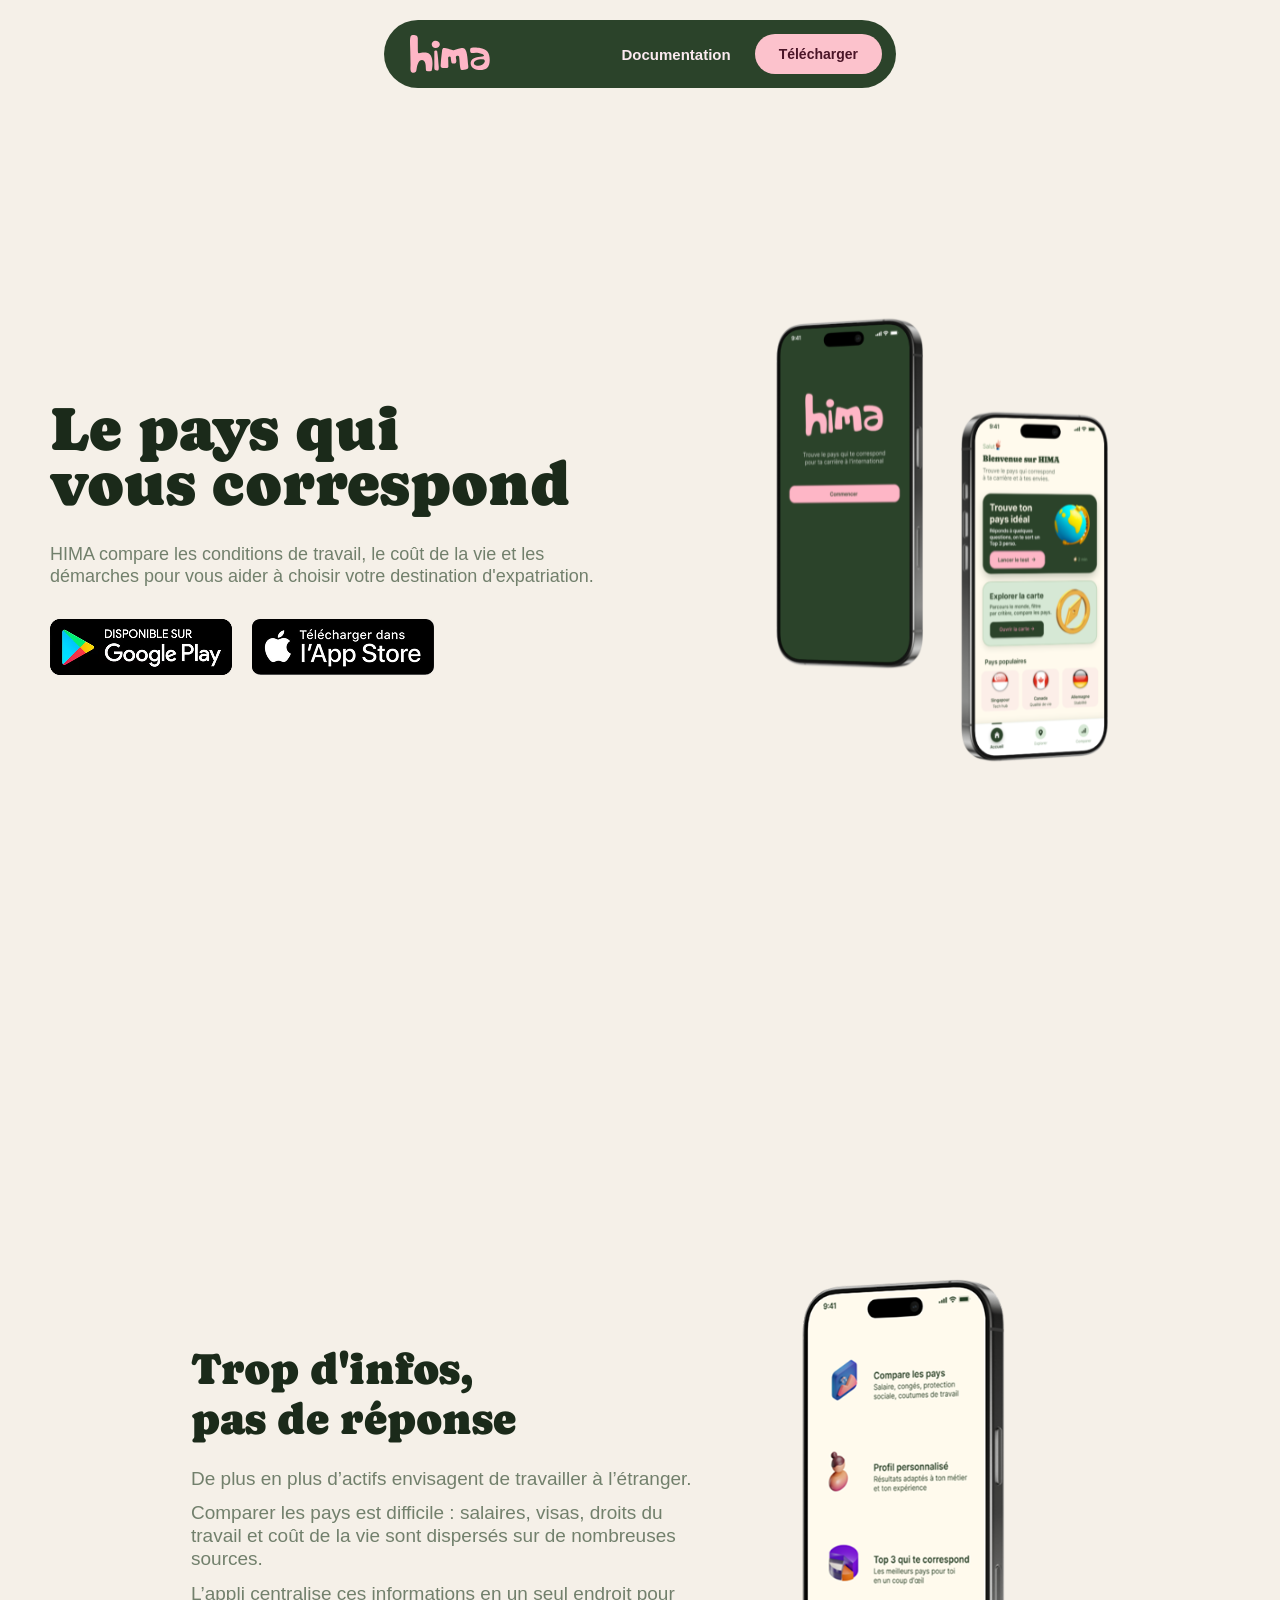
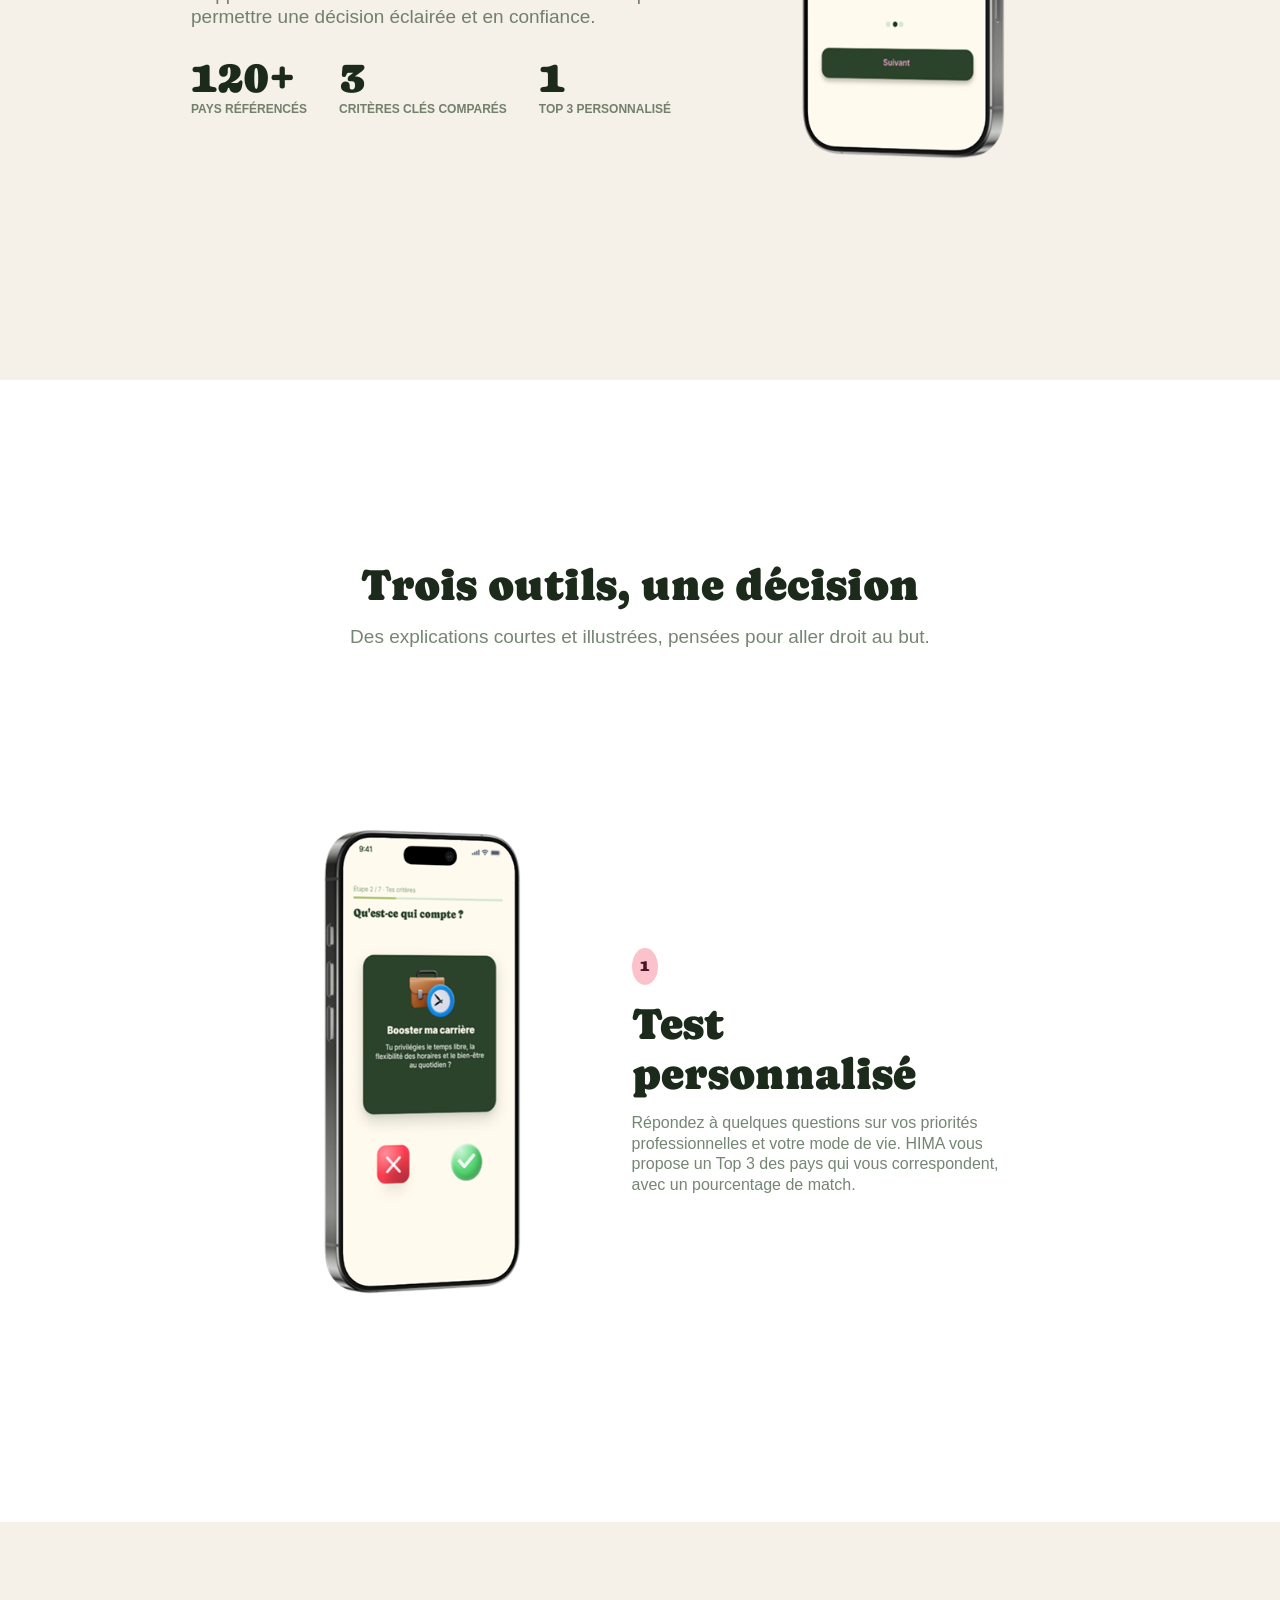
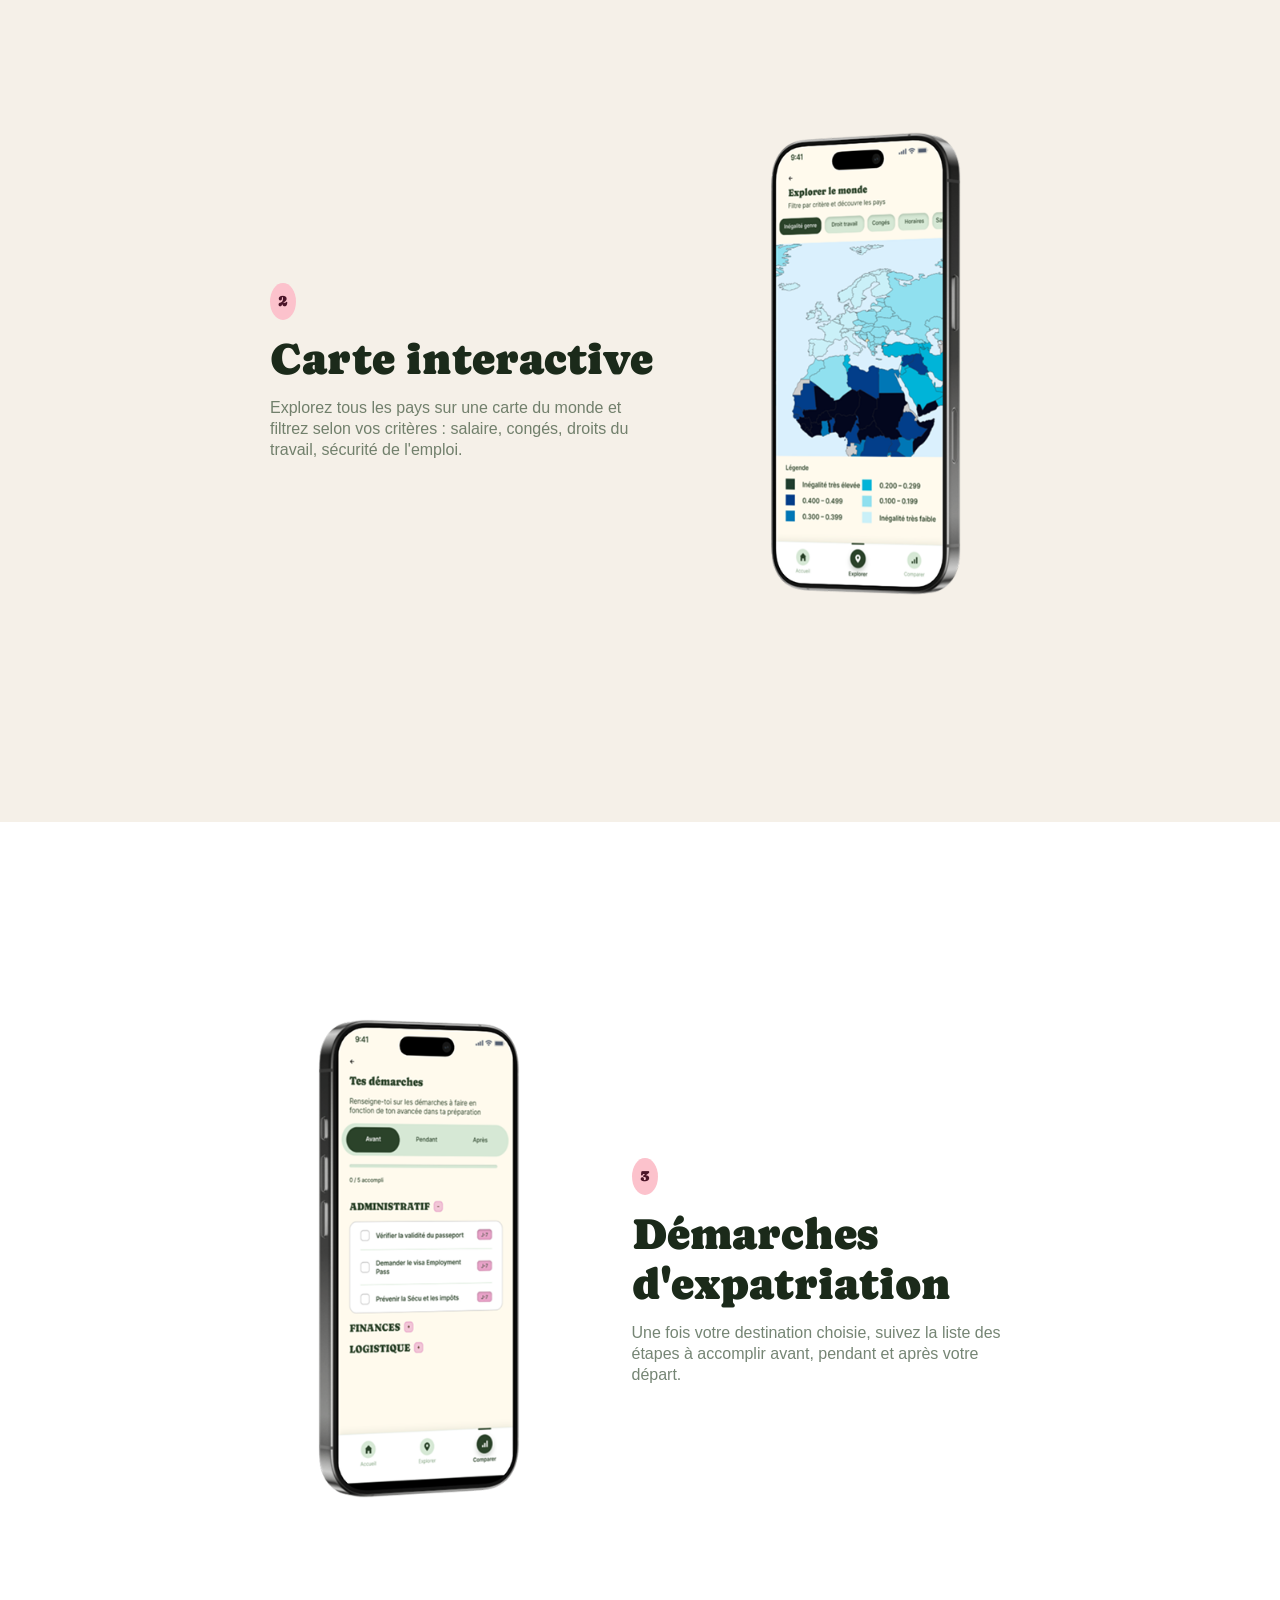
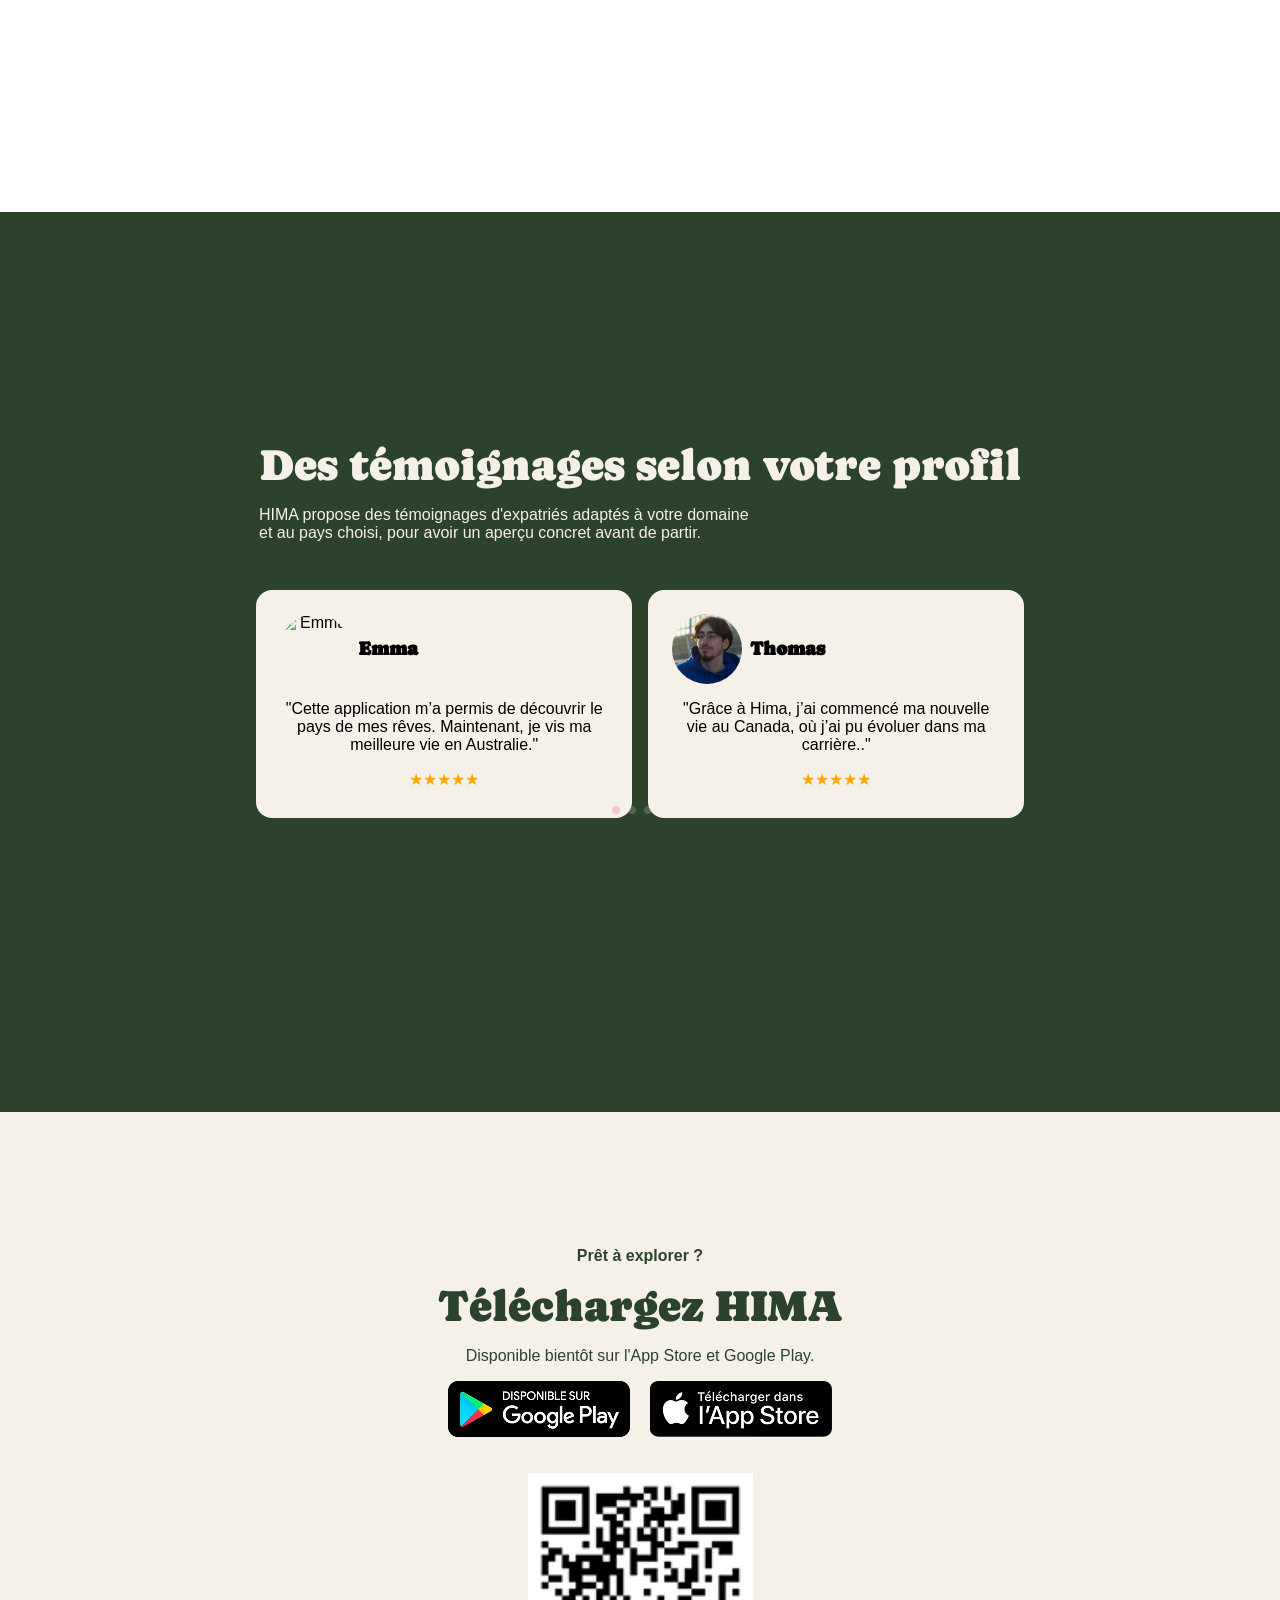
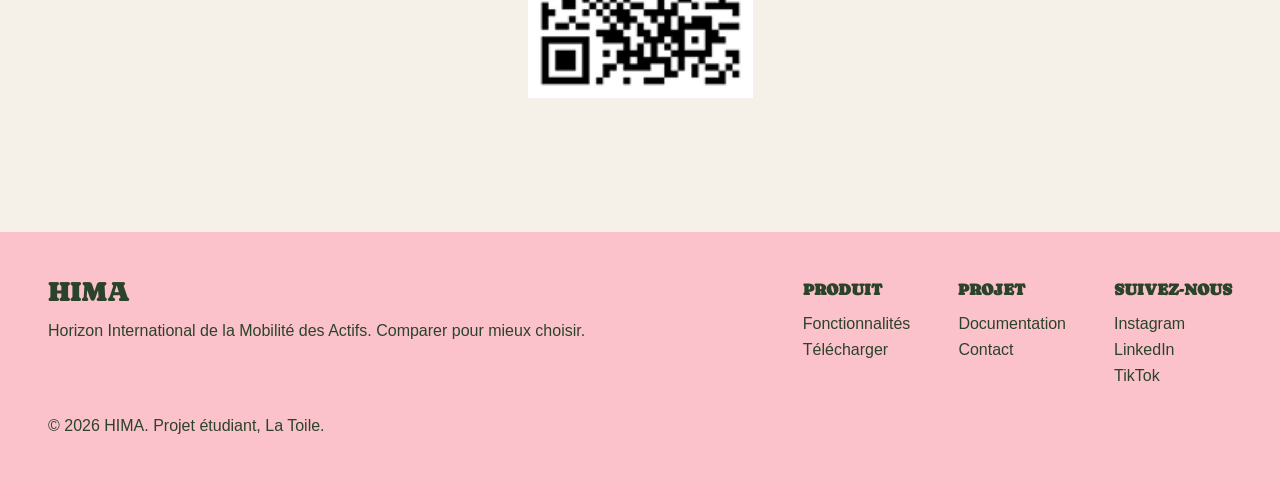
==== index.html @ c268b237 "update" ====
<!DOCTYPE html>
<html>

<head>
  <meta charset="utf-8" />
  <meta name="viewport" content="width=device-width" />
  <title>Projet - Page d'accueil</title>
  <link href="index.css" rel="stylesheet" type="text/css" />
  <link href="style.css" rel="stylesheet" type="text/css" />
  <link rel="stylesheet" href="https://cdn.jsdelivr.net/npm/swiper@11/swiper-bundle.min.css"/>


</head>

<body>
  <nav class="nav">

    <a href="index.html"><img class="nav-logo" src="img/logo.svg" alt=""></a>
    <div class="nav-links">
      <a class="nav-link" href="doc.html">Documentation</a>
      <a class="nav-btn" href="https://www.figma.com/proto/ZftiyeqBcfB2EOK8GcOpgA/HIMA-PROJECT?node-id=8376-4930&t=ebqATiZoFLl4vEEN-1" target="_blank">Télécharger</a>
    </div>
  </nav>

  <header>
    <div class="header-content">
      <div class="header-texte">
        <h1 class="green">Le pays qui <br> vous correspond</h1>
        <p>HIMA compare les conditions de travail, le coût de la vie et les démarches pour vous aider à choisir votre destination d'expatriation.</p>
        <div class="store-buttons">
        <a href="#" class="store-btn">
          <img src="img\icon-google-play 1.png" alt="Google Play">
        </a>
        <a href="#" class="store-btn">
          <img src="img\icon-app 1.png" alt="App Store">
        </a>
      </div>
        
      </div>
      <div class="header-img">
        <img src="img/iPhone 16 Pro.svg" alt="Image Iphone PRO">
      </div>
    </div>
  </header>
  <section class="contexte">
    <div class="contexte-texte">
      <h2 class="green">Trop d'infos, <br/> pas de réponse</h2>
      <div class="description">
        <ul class="liste-difficultes">
          <li>
            <div class="difficulte-image">
            </div>
            <div class="difficulte-texte">
              <p class="green-opacity-reduced ">De plus en plus d’actifs envisagent de travailler à l’étranger.</p>
            </div>
          </li>
          <li>
            <div class="difficulte-image">
            </div>
            <div class="difficulte-texte">
              <p class="green-opacity-reduced ">Comparer les pays est difficile : salaires, visas, droits du travail et coût de la vie sont dispersés sur de nombreuses sources.</p>
            </div>
          </li>
          <li>
            <div class="difficulte-image">
            </div>
            <div class="difficulte-texte">
              <p class="green-opacity-reduced ">L’appli centralise ces informations en un seul endroit pour permettre une décision éclairée et en confiance.</p>
            </div>
          </li>
        </ul>
      </div>
      <ul class="contexte-chiffres">
        <li>
          <h2 class="green">120+</h1>
            <p class="description">Pays référencés</p>
        </li>
        <li>
          <h2 class="green">3</h1>
            <p class="description">Critères clés comparés</p>
        </li>
        <li>
          <h2 class="green">1</h1>
            <p class="description">Top 3 personnalisé</p>
        </li>
      </ul>
    </div>
    <div class="contexte-image">
      <img src="img/iPhone 16 Pro.png" alt="Image d'Iphone 16 Pro">
    </div>
  </section>
  <section class="features">
    <div class="features-accroche">
      <h2 class="green text-align">Trois outils, une décision</h2>
      <p class="description text-align">Des explications courtes et illustrées, pensées pour aller droit au but.</p>
    </div>
    <div class="features-container">
      <div class="feature" id="feature1">
        <div class="feature-img">
          <img src="img/iPhone 16 Pro (1).png" alt="Mockup d'un iPhone 16">
        </div>
        <div class="feature-text">
          <p class="number-feature">1</p>
          <h2 class="green">Test personnalisé</h5>
          <p class="green-opacity-reduced">
            Répondez à quelques questions sur vos priorités professionnelles et votre mode de vie. HIMA vous propose un
            Top 3 des pays qui vous correspondent, avec un pourcentage de match.
          </p>
        </div>
      </div>

      <div class="feature reverse" id="feature2">
        <div class="feature-img">
          <img src="img/iPhone 16 Pro (2).png" alt="Mockup d'un iPhone 16">
        </div>
        <div class="feature-text">
          <p class="number-feature">2</p>
          <h2 class="green">Carte interactive</h5>
          <p class="green-opacity-reduced">
            Explorez tous les pays sur une carte du monde et filtrez selon vos critères : salaire, congés, droits du
            travail, sécurité de l'emploi.
          </p>
        </div>
      </div>

      <div class="feature" id="feature3">
        <div class="feature-img">
          <img src="img/iPhone 16 Pro (3).png" alt="Mockup d'un iPhone 16">
        </div>
        <div class="feature-text">
          <p class="number-feature">3</p>
          <h2 class="green">Démarches d'expatriation</h5>
          <p class="green-opacity-reduced">
            Une fois votre destination choisie, suivez la liste des étapes à accomplir avant, pendant et après votre
            départ.
          </p>
        </div>
      </div>

    </div>
  </section>


<section id="temoignages">
  <div class="containet-section-temoinages">
    <hgroup class="h-temoinages">
      <h2>Des témoignages selon votre profil</h2>
      <p>HIMA propose des témoignages d'expatriés adaptés à votre domaine <br>
        et au pays choisi, pour avoir un aperçu concret avant de partir.</p>
    </hgroup>

    <div class="swiper swiper-temoinages">
      <div class="swiper-wrapper">

        <div class="swiper-slide">          <!-- ← 1 slide -->
          <div class="card-temoinages">
            <div class="name-pic">
            <img src="https://img.freepik.com/photos-gratuite/vue-face-belle-femme-enceinte-maison_23-2148765052.jpg?semt=ais_hybrid&w=740&q=80" alt="Emma">
            <h3>Emma</h3>
            </div>
            <p>"Cette application m’a permis de découvrir le pays de mes rêves. Maintenant, je vis ma meilleure vie en Australie."</p>
            <div class="stars-temoinages">★★★★★</div>
          </div>
        </div>                             <!-- ← fermeture de la slide -->

        <div class="swiper-slide">
          <div class="card-temoinages">
                 <div class="name-pic">
            <img src="img/thomas.png" alt="Thomas">
            <h3>Thomas</h3>
                 </div>
            <p>"Grâce à Hima, j’ai commencé ma nouvelle vie au Canada, où j’ai pu évoluer dans ma carrière.."</p>
            <div class="stars-temoinages">★★★★★</div>
          </div>
        </div>

        <div class="swiper-slide">
          <div class="card-temoinages">
            <img src="https://encrypted-tbn0.gstatic.com/images?q=tbn:ANd9GcQfsR9SSXeI69u-SX86R_dTSHrYbFBQCNCifMVyDBqtQw&s" alt="Lucas">
            <h3>Lucas</h3>
            <p>"J'ai trouvé mon pays idéal rapidement et je vis maintenant aux Pays-Bas depuis 3 ans."</p>
            <div class="stars-temoinages">★★★★☆</div>
          </div>
        </div>

        <div class="swiper-slide">
          <div class="card-temoinages">
            <img src="https://img.magnific.com/photos-gratuite/portrait-belle-femme_23-2148860615.jpg" alt="Sarah">
            <h3>Sarah</h3>
            <p>"Avoir un listing des démarches à effectuer avant mon arrivée en Corée a été essentiel pour moi, merci Hima !"</p>
            <div class="stars-temoinages">★★★★★</div>
          </div>
        </div>

      </div>
              <div class="swiper-pagination"></div>
    </div>

  </div>

</section>

  <section class="install">
    <div class="container-section-install">
      <h4 class="h-install titre-section">Prêt à explorer ?</h4>
      <h2 class="h-install">Téléchargez HIMA</h2>
      <p class="p-install">Disponible bientôt sur l'App Store et Google Play.</p>
      <div class="store-buttons">

        <a href="#" class="store-btn">
          <img src="img\icon-google-play 1.png" alt="Google Play">

        </a>

        <a href="#" class="store-btn">
          <img src="img\icon-app 1.png" alt="App Store">

        </a>

      </div>
      <img src="img\qr-code (1) 1.png" alt="" class="QR-code">
    </div>
  </section>

  <footer>

    <div class="all-content-footer">

      <div class="content-footer">

        <div class="name-footer">
          <h2 class="name-project-footer">HIMA</h2>
          <p class="abrr-name-project-footer">Horizon International de la Mobilité des Actifs. Comparer pour mieux
            choisir.</p>
        </div>

        <div class="contact-footer">
          <ul class="liste-cotact-footer-1">
            <li class="element-horisontal-footer"><h4>PRODUIT</h4> <ul class="liste-contact-footer-2">
                <li class="element-vertical-footer">Fonctionnalités</li>
                <li class="element-vertical-footer">Télécharger</li>
              </ul>
            </li>
            <li class="element-horisontal-footer"><h4>PROJET</h4>
              <ul class="liste-contact-footer-2">
                <li class="element-vertical-footer">Documentation</li>
                <li class="element-vertical-footer">Contact</li>
              </ul>
            </li>
            <li class="element-horisontal-footer"><h4>SUIVEZ-NOUS</h4>
              <ul class="liste-contact-footer-2">
                <li class="element-vertical-footer"><a href="google.fr">Instagram</a></li>
                <li class="element-vertical-footer">LinkedIn</li>
                <li class="element-vertical-footer">TikTok</li>
              </ul>
            </li>
          </ul>
        </div>

      </div>

      <div class="infos-blablabla-footer">
        <p class="infos-blablabla">© 2026 HIMA. Projet étudiant, La Toile.</p>

      </div>
    </div>

  </footer>

</body>
  <script src="https://cdn.jsdelivr.net/npm/swiper@11/swiper-bundle.min.js"></script>
  <script src="index-temoinages.js"></script>

</html>
---- index.css ----
@import url('https://fonts.googleapis.com/css2?family=Caprasimo&display=swap');

/* Le code CSS spécifique à la page d'accueil */
* {
  margin: 0px;
  padding: 0px;
}

.green {
  color: var(--green-secondary);
}
h2{
  font-size:var(--font-size-title-secondary);
  font-weight:lighter;
}
h5{
  font-size:25px;
}
.green-opacity-reduced {
  color: var(--green-opacity-reduced);
}
header{
  background-color: var(--color-beige);
  height:100vh;
  display: flex;
  justify-content: center;
  padding-top: 20vh;
}

.header-content {
  display: flex;
  flex-direction: row;
  align-items: center;
  height: 80vh;
  justify-content: center;
}

header .header-texte {
  display: flex;
  padding: 0px 0px 0px 50px;
  flex-direction: column;
  width:45%;
  gap: 32px;
}
header .header-img{
  width:55%;
  height:100%;
}
header .header-img img{
  width: 100%;
  object-fit: contain;
  height: 100%;

}
header h1 {
  font-size: 62px;
  line-height:0.9;
  font-weight:lighter;
}

.titre-section {
      font-family: "Inter", sans-serif;
  font-weight: bold;
  font-size: 16px;
  letter-spacing: 15%;
  ;
}

header p:nth-of-type(2) {
  max-width: 540px;
}

.description {
  font-size: 19px;
}

header p {
  color: var(--green-opacity-reduced);
  font-size: large;

  line-height: 1.2;
}

header ul {
  display: flex;
  gap: 10px;
}

header ul li {
  list-style-type: none;
  border: solid 1px rgb(43, 67, 42, 0.18);
  padding: 8px 16px;
  background-color: transparent;
  border-radius: 100px;
}

header ul li a {
  color: rgb(27, 42, 26, 0.75);
  text-decoration: none;
}

header ul li:hover {
  transform: scale(1.05);
  transition: ease-in-out 0.4s;
}

header #button-download {
  background-color: var(--green);
  padding: 12px 24px;
  width: fit-content;
  border-radius: 100px;
  text-decoration: none;
  color: var(--color-beige);
}

header #button-download:hover {
  transform: scale(1.05);
  transition: ease-in-out 0.4s;
  background-color: var(--color-secondary);
  color:#4B1528;
}

.contexte {
  display: flex;
  width: 100%;
  height: 100vh;
  align-items: center;
  justify-content: center;
  background-color: var(--color-beige);
  gap: 64px;
}

.contexte-texte {
  display: flex;
  flex-direction: column;
  gap: 24px;
  max-width: 40%;
}

.contexte-texte p:nth-of-type(2) {
  color: rgb(43, 67, 42, 0.85);
}
.contexte-texte .liste-difficultes{
  display:flex;
  flex-direction:column;
  gap:12px;
}
.contexte-texte .liste-difficultes li{

  display:flex;
  list-style-type:none;
  line-height:1.3;
}
.contexte-texte .contexte-chiffres {
  display: flex;
  gap: 32px;
}

.contexte-texte .contexte-chiffres li {
  color: var(--green-opacity-reduced);
  font-weight: 550;
  text-transform: uppercase;
  display: flex;
  flex-direction: column;
  list-style-type: none;

}
.contexte-texte .difficulte-texte p{
  color: var(--green-opacity-reduced);
  font-size:19px;
  line-height: 1.2;
}
.contexte-texte ul li p {
  font-size: 12px;
}

.contexte-image {
  max-width: 50%;
}

.contexte-image img {
  height: 80%;
  width: 80%;
}

.features {
  display: flex;
  flex-direction: column;
  justify-content: center;
  align-items: center;
  height: 100%;
  padding-top: 20vh;
  background-color: white;
}

.features p:not(.number-feature) {
  color: var(--green-opacity-reduced);

}
.number-feature p{
  padding:16px;
  border-radius:100%;
}
.text .number-feature{
  width:10px;
  height:10px;
}
.features-container{
  display: flex;
  flex-direction: column;
  gap: 10vh;
}

.features-accroche{
  display:flex;
  flex-direction:column;
  gap:16px;
  
  width:fit-content;
  width:50%;
}

.feature {
  height: 80vh;
  display: flex;
  gap: 64px;
  text-align: center;
  justify-content: center;
  align-items: center;
}

.feature:first-child{
    padding-top: 64px;
}
.text-align{
  text-align: center;
}


.reverse {
  display: flex;
  height:100vh;
  flex-direction: row-reverse;
  background-color:var(--color-beige);
}

.feature img {
  height: 80%;
  width: 80%;
  object-fit: contain;
  border-radius: 15px;
  margin-bottom: 15px;
}

.feature-text {
  display: flex;
  gap:14px;
  text-align: left;
  flex-direction:column;
  max-width:30%;
}
.feature-text p{
  line-height:1.3;
}
.containet-section-temoinages {
  background-color: var(--color-primary);
  height: 100vh;
  align-items:center;
  display: flex;
  flex-direction: column;
}

.h-temoinages {
  display: flex;
  flex-direction: column;
  color: var(--color-beige);
  padding: 48px;
  gap: 16px;
}


#feature3{
    margin-bottom: 20vh;

}

#temoignages {
  height: 100vh;
}

.containet-section-temoinages {
  padding-top: 20vh;
  background-color: var(--color-primary);
  height: 100vh;
  display: flex;
  flex-direction: column;
  align-items: center;
}

.swiper-temoinages {
  width: 60%;
  position: relative;
  overflow: hidden;
  padding-bottom: 50px;
}

.swiper-pagination {
  bottom: 0px !important;
  text-align: center;
}

.swiper-pagination-bullet {
  background: var(--color-beige) !important;
  opacity: 0.5;
}

.swiper-pagination-bullet-active {
  background: var(--color-secondary) !important;
  opacity: 1;
}

.card-temoinages {
  background: var(--color-beige);
  padding: 24px;
  border-radius: 16px;
  text-align: center;
  height: 180px;
  display: flex;
  flex-direction:column;
  gap: 16px;
}

.name-pic{
  display:flex;
  flex-direction: row;
  align-items: center;
  gap: 8px;
}

.card-temoinages img {
  width: 70px;
  height: 70px;
  border-radius: 50%;
  object-fit: cover;
}

.card-temoinages h3 {
  margin: 10px 0;
}

.stars-temoinages {
  color: orange;
}


.container-section-install {
  display: flex;
  flex-direction: column;
  gap: 16px;
  background-color: var(--color-beige);
  height: 80vh;
  width: 100%;
  color: var(--color-primary);
  justify-content: center;
  align-items: center;
}


.store-buttons {
  display: flex;
  gap: 20px;
  align-items: center;
}


.store-btn {
  transition: 0.3s;
  gap: 0px;
}

.store-img {
 
  border-radius: 16px;
  object-fit: cover;
}


.store-btn:hover {
  transform: scale(1.05);
  opacity: 0.85;
}





.store-btn span {
  display: block;
  font-size: 11px;
}


.store-btn strong {
  font-size: 18px;
}

.QR-code {
  height: 25vh;
  width: 25vh;
  padding-top: 16px;

}
---- style.css ----
@import url('https://fonts.googleapis.com/css2?family=Caprasimo&display=swap');
html {
  height: 100%;
  width: 100%;
  background-color: #FFF1E5;
  
}

:root {
    --color-primary: #2B432A;
    --color-secondary: #FCC2CC;
    --color-green-salade: #D6E8D5;
    --color-rose-light: #FBEAF0;
    --color-beige: #F5F0E8;
    --green: #2B432A;
    --green-opacity-reduced: rgb(43, 67, 42, 0.65);
    --green-secondary: #1B2A1A;
    --font-size-title-secondary: 44px;
    --red:#4B1528;
}

*{
  font-family: "Inter",sans-serif;
  margin: 0px;
}
h1, h2, h3, h4, h5, h6{
  font-family: "Caprasimo", sans-serif;
}
button, a{
  border-radius: 16px;
  text-decoration: none;
  
}

.button-primary{
background-color: var(--color-primary);
color: var(--color-rose-light);
}
.button-secondary{
  background-color: var(--color-green-salade);
  color: var(--color-secondary);

}
.button-dowland{
  background-color: var(--color-secondary);
  color: var(--color-primary);
  padding: 8px;
  font-weight: 700;
}
.button-link{
  background-color: var(--color-rose-light);
  color: var(--color-primary);
  padding: 8px;
  font-weight: 600;
}









footer{
  width: 100%;
  background-color: var(--color-secondary);
  color: var(--color-primary);
}

.all-content-footer *{
  padding: 0px;
  margin: 0px;
}

.all-content-footer{
 padding: 48px;
 display: flex;
  flex-direction: column;
  gap: 32px;
}

.content-footer{
  display: flex;
  flex-direction: row;
  justify-content: space-between;
  align-items: flex-start;
  gap: 40px;
}

.name-footer{
  display: flex;
  flex-direction: column;
  gap: 20px;
}

.name-project-footer{
  font-size: 28px;
  line-height: 0.8;
}

.liste-cotact-footer-1{
  display: flex;
  flex-direction: row;
  gap: 48px;
  list-style: none;
}

.element-horisontal-footer{
  display: flex;
  flex-direction: column;
  gap: 12px;
  font-size: 1rem;
  font-weight: bold;
  
}
.liste-contact-footer-2{
  list-style: none;
  display: flex;
  flex-direction: column;
  gap: 8px;
}
.element-vertical-footer{
  font-weight: normal;
  
  
}
.element-vertical-footer:first-child{
  padding-top: 4px;
}
.element-vertical-footer a {
text-decoration: none;
color: var(--color-primary);
}



.infos-blablabla-footer{
  display: flex;
  flex-direction: column-reverse;
}


  .nav{
  position: fixed;
  z-index:101;
  top: 20px;
  left: 30%;
  right: 30%;
  

  display: flex;
  align-items: center;
  justify-content: space-between;
  padding: 14px 14px 14px 26px;
  border-radius: 100px;
  background:  var(--green);
}
 
.nav-logo{
  display: block;
  width: 80px;
  max-width: 100%;
  height: auto;

}
 
.nav-links{
  display: flex;
  align-items: center;
  gap: 24px;
}
 
.nav-link{
  font-family: 'Inter', sans-serif;
  font-weight: 600;
  font-size: 15px;
  color: var(--color-rose-light);
  text-decoration: none;
}
.nav-link:hover{ color: var(--color-green-salade); }
 
.nav-btn{
  background: var(--color-secondary);
  color: var(--red);
  font-family: 'Inter', sans-serif;
  font-weight: 700;
  font-size: 14px;
  padding: 12px 24px;
  border-radius: 100px;
  text-decoration: none;
}
.nav-btn:hover{ background: var(--color-green-salade);
color: var(--green); }

.number-feature{
  font-family:caprasimo;
  background-color: var(--color-secondary);
  width:fit-content;
  border-radius: 100%;
  width:fit-content;
  height:fit-content;
  padding:8px;
  color:#4B1528;
}
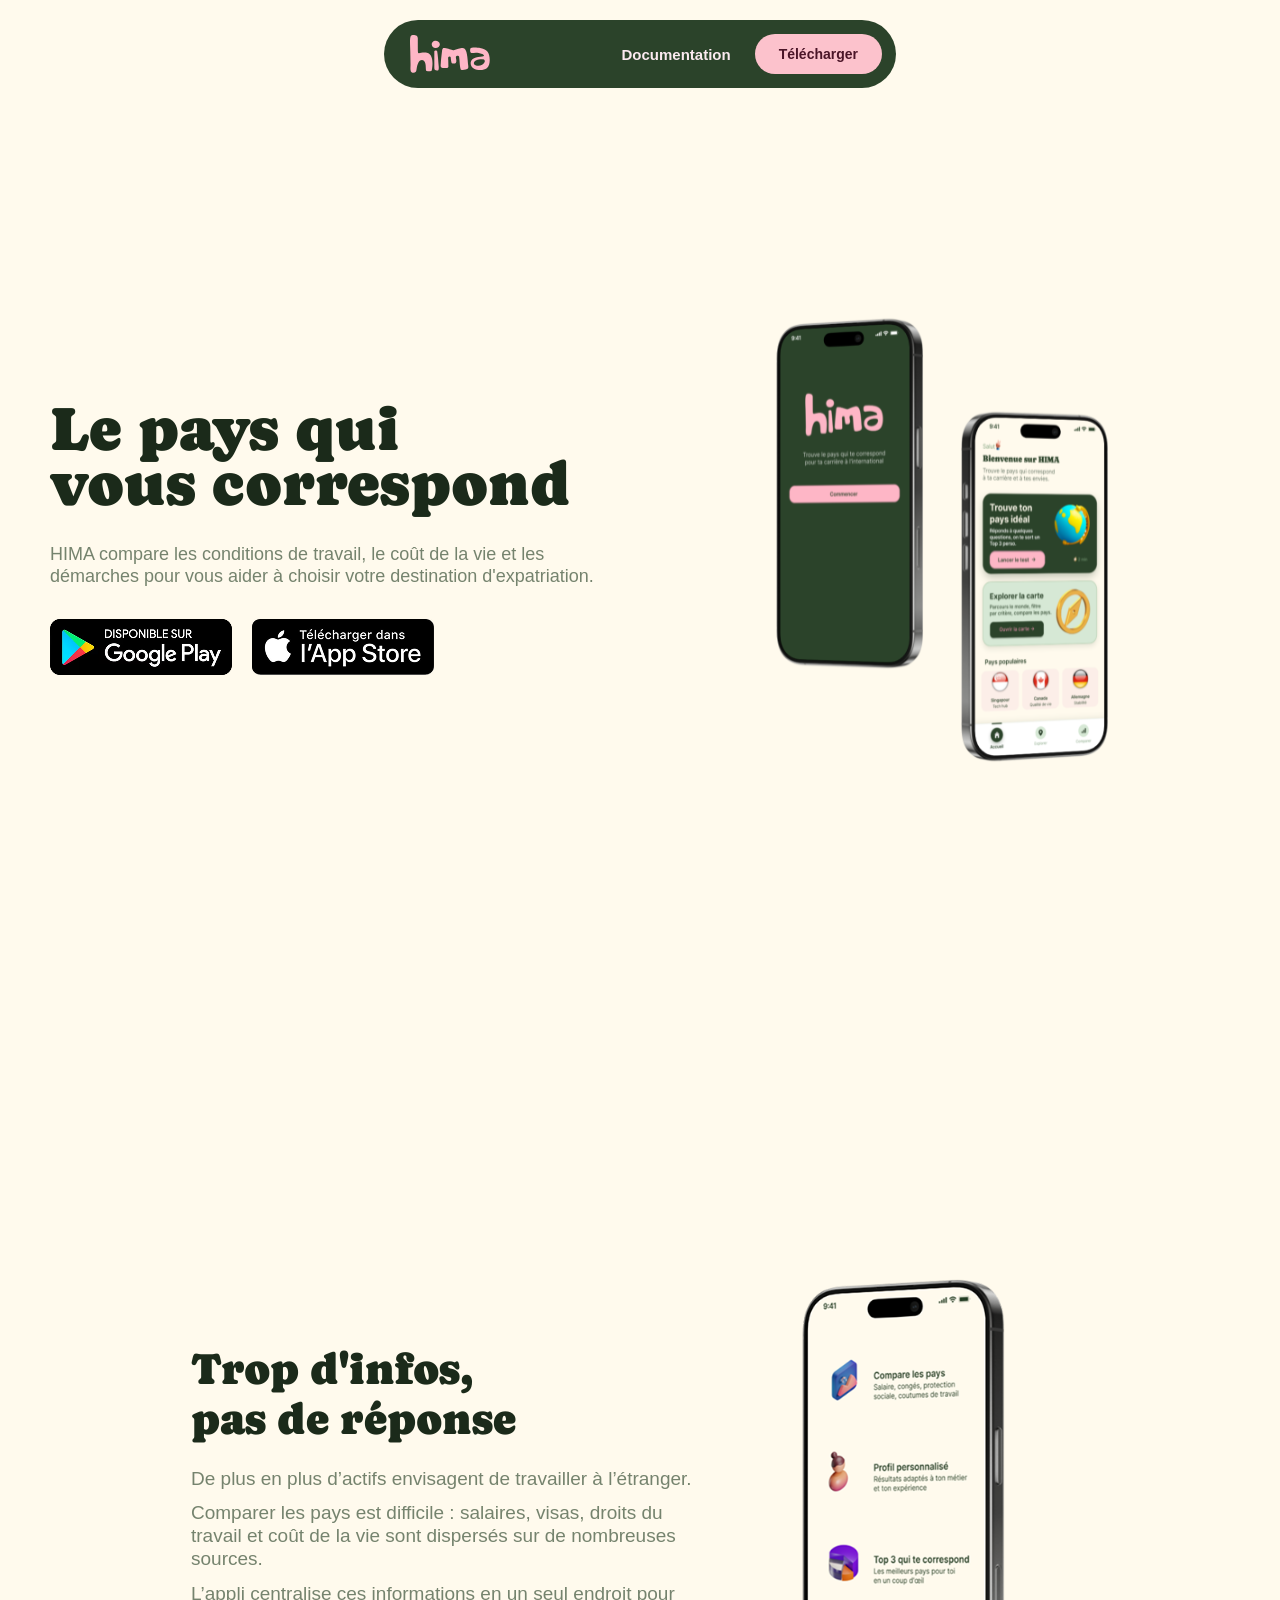
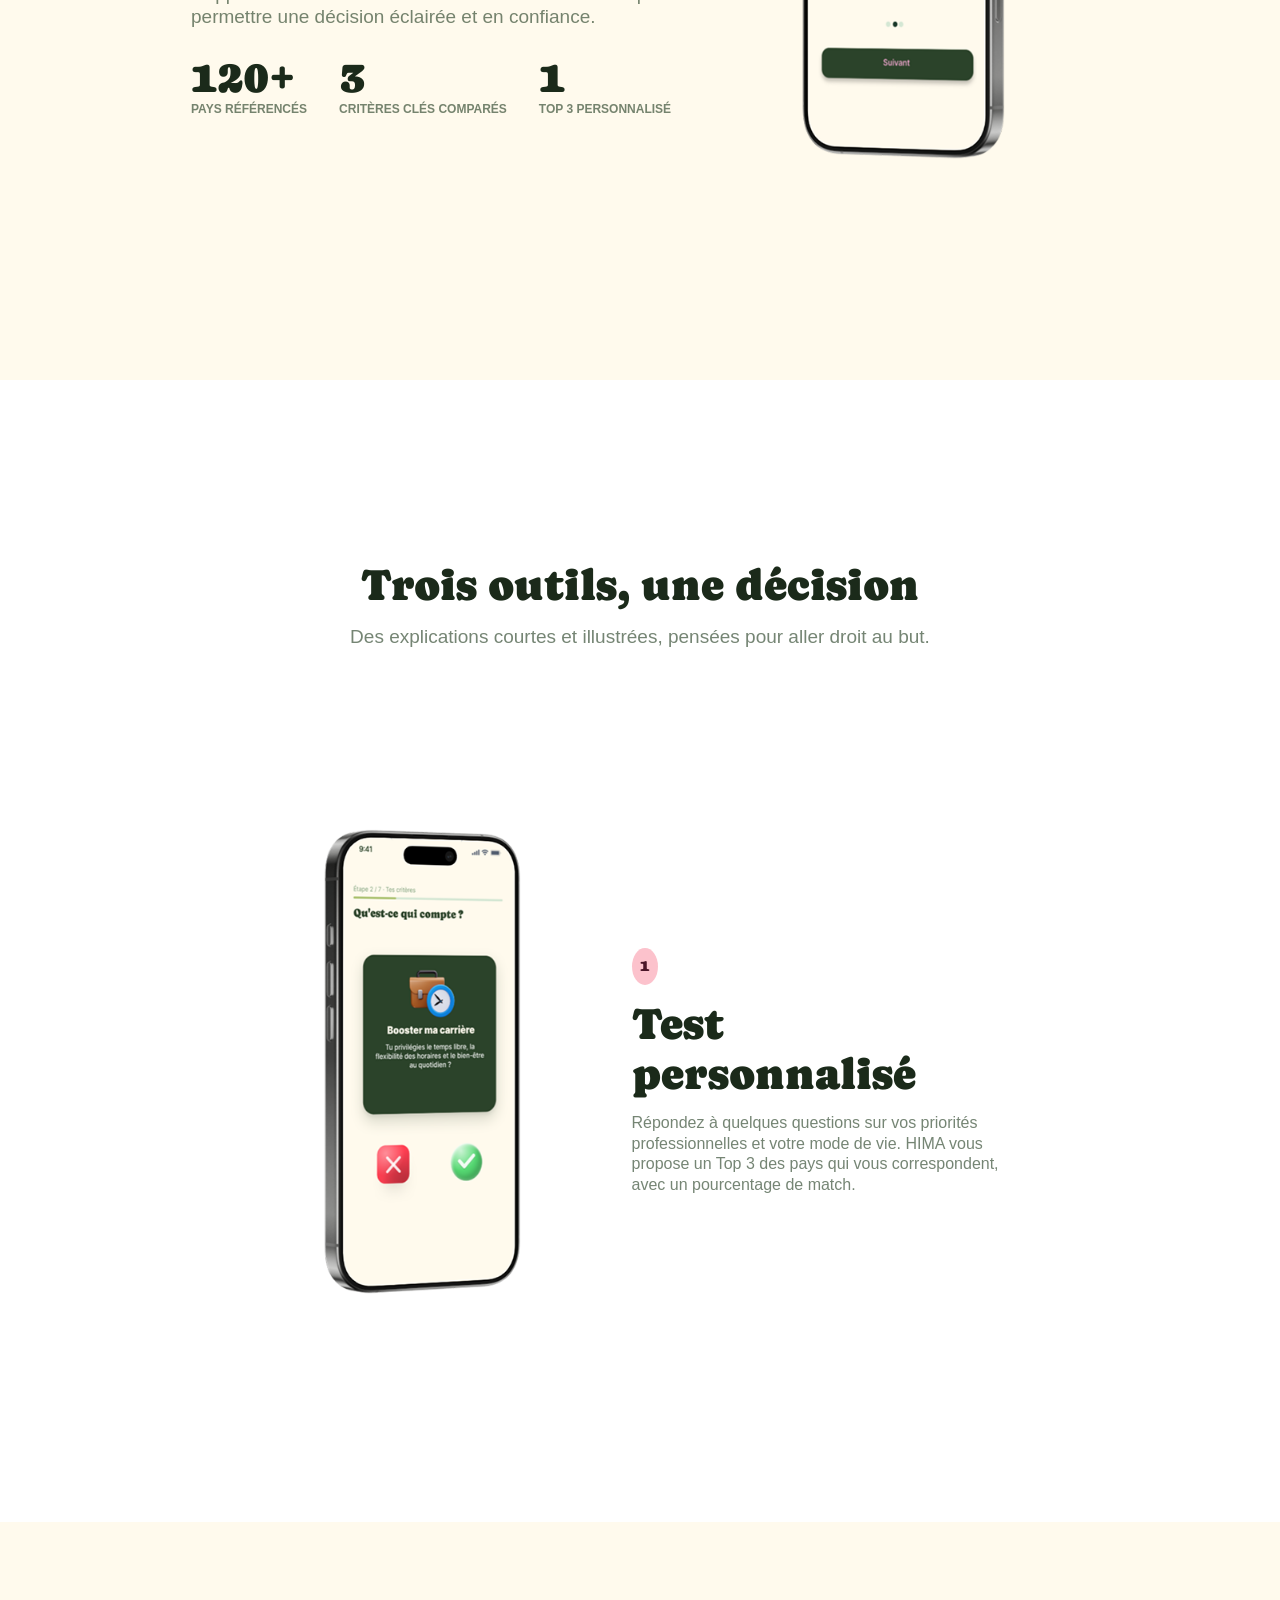
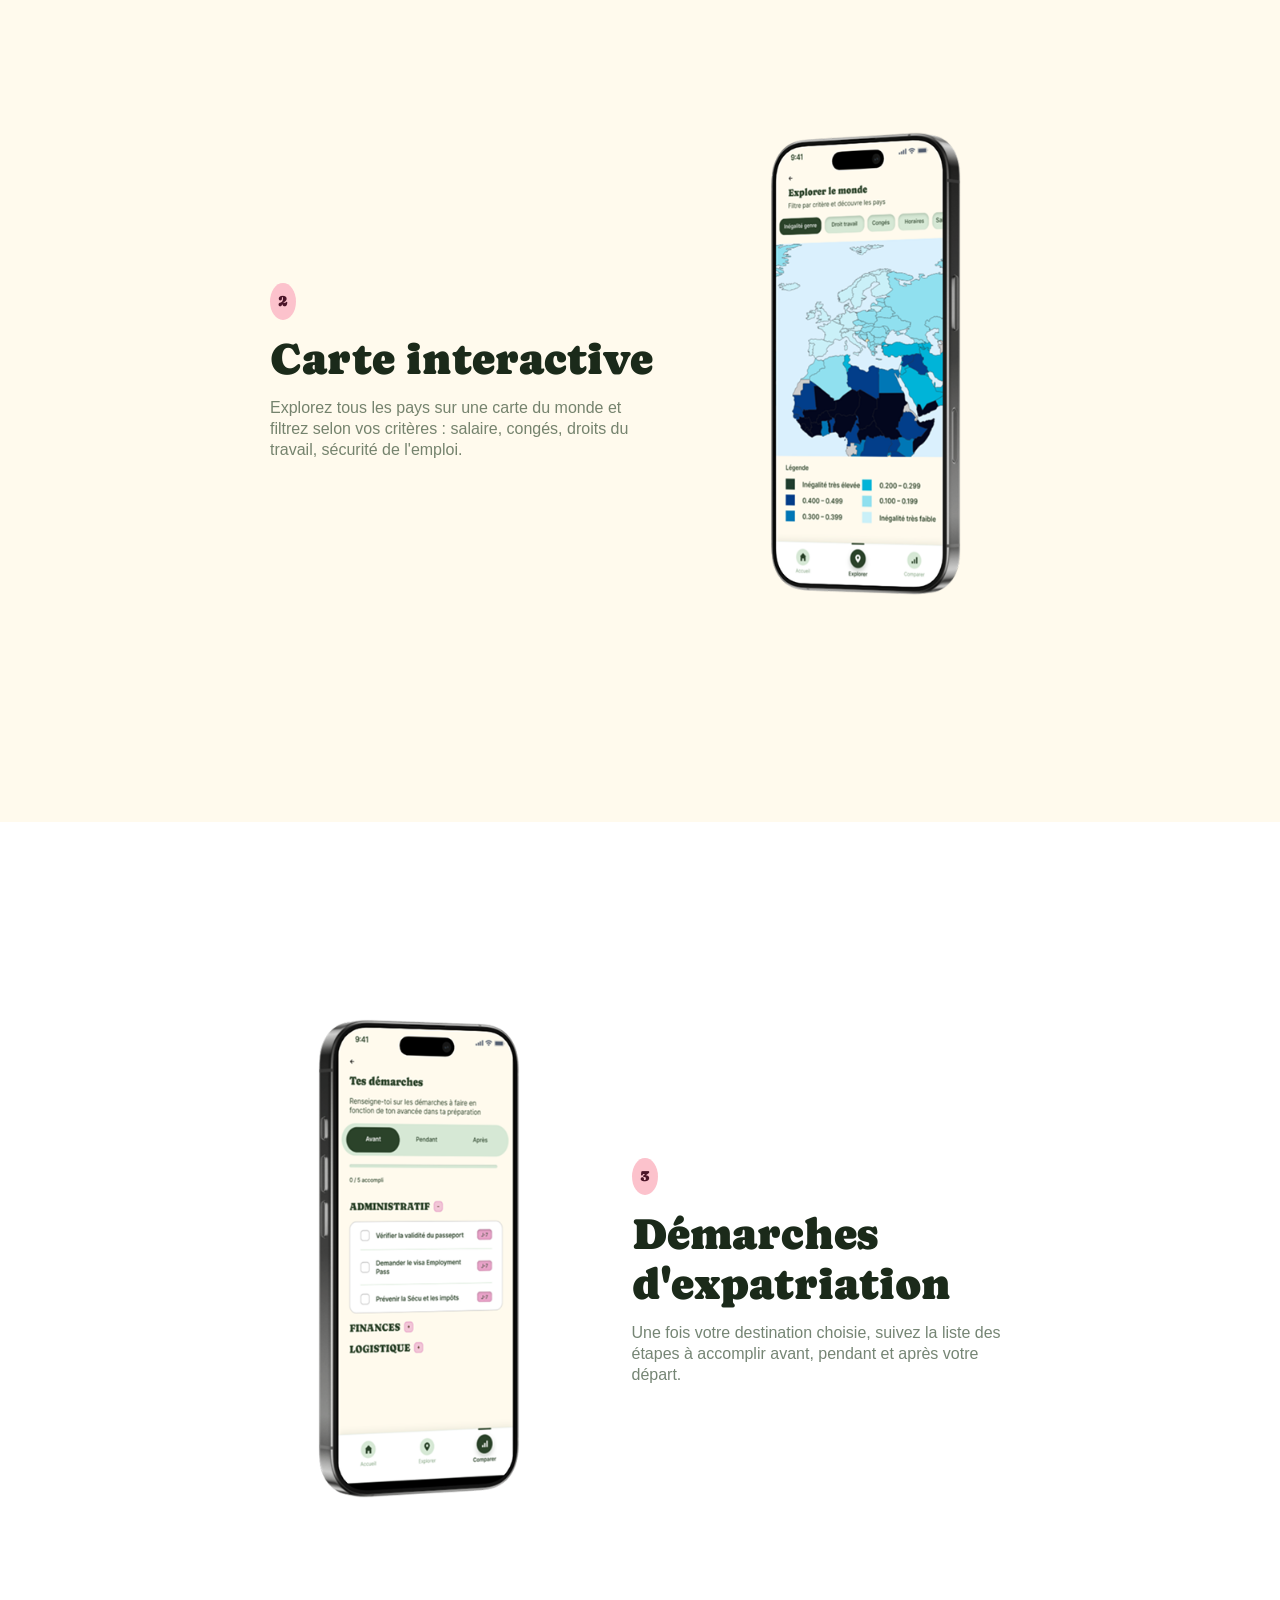
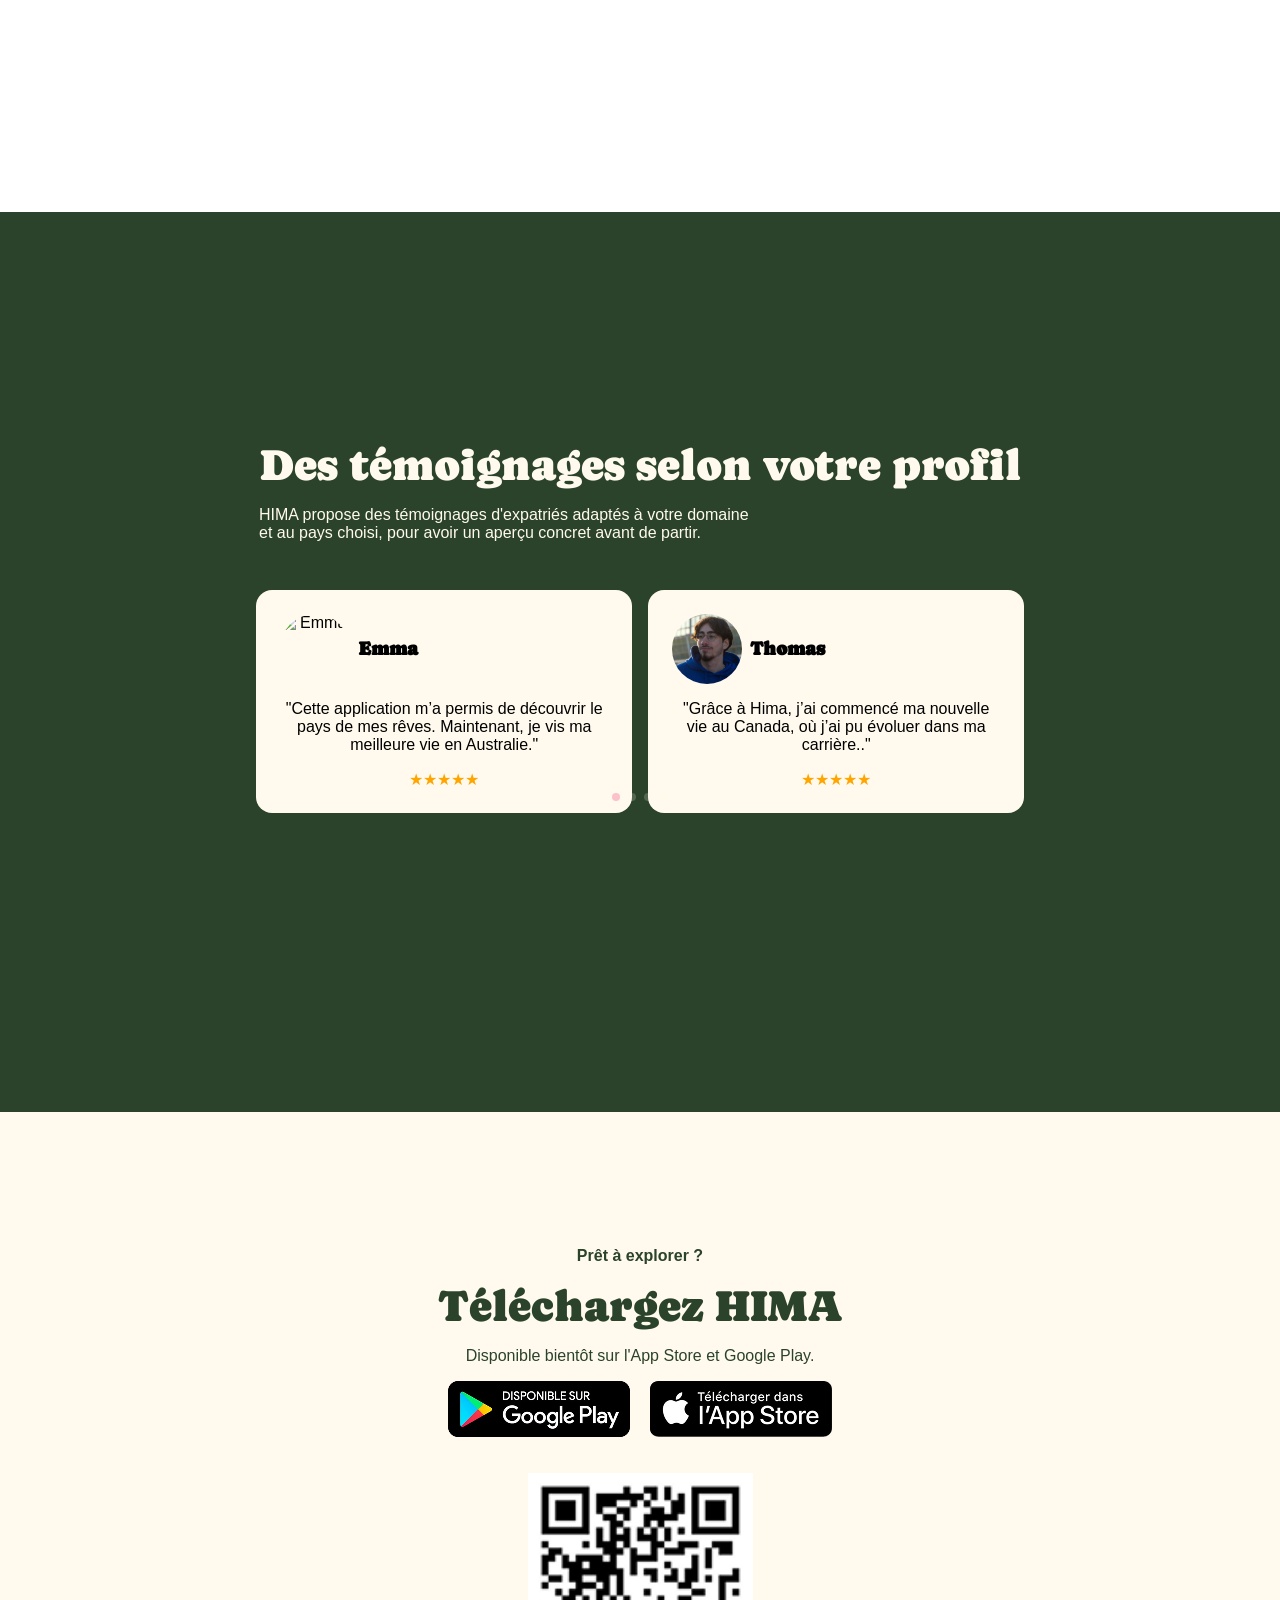
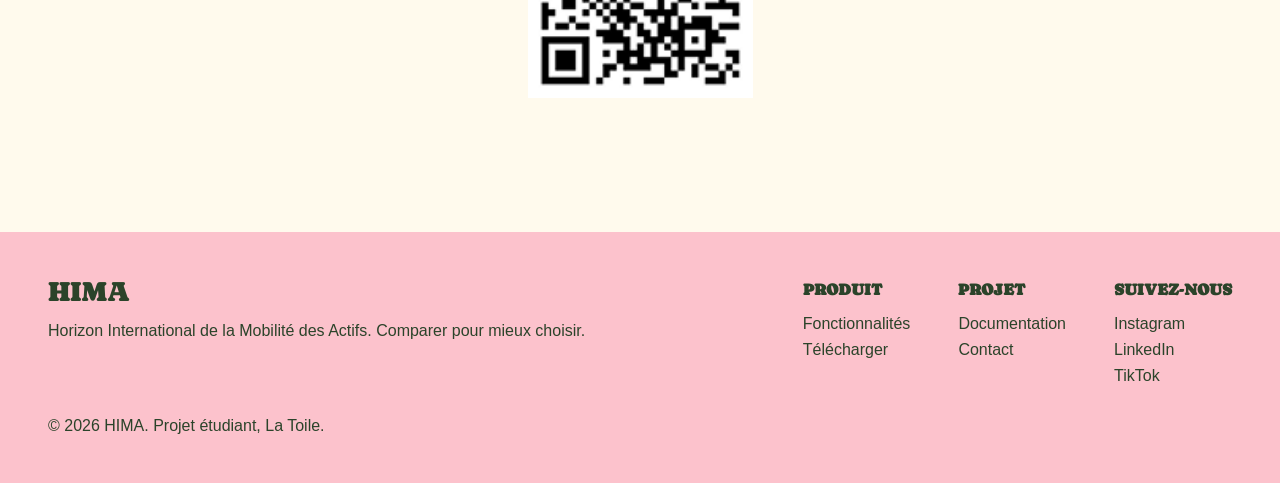
==== commit 15ac2693: "petites modifications doc et témoignages" ====
--- a/index.html
+++ b/index.html
@@ -176,8 +176,9 @@
 
         <div class="swiper-slide">
           <div class="card-temoinages">
+             <div class="name-pic">
             <img src="https://encrypted-tbn0.gstatic.com/images?q=tbn:ANd9GcQfsR9SSXeI69u-SX86R_dTSHrYbFBQCNCifMVyDBqtQw&s" alt="Lucas">
-            <h3>Lucas</h3>
+            <h3>Lucas</h3></div>
             <p>"J'ai trouvé mon pays idéal rapidement et je vis maintenant aux Pays-Bas depuis 3 ans."</p>
             <div class="stars-temoinages">★★★★☆</div>
           </div>
@@ -185,8 +186,10 @@
 
         <div class="swiper-slide">
           <div class="card-temoinages">
+                         <div class="name-pic">
+
             <img src="https://img.magnific.com/photos-gratuite/portrait-belle-femme_23-2148860615.jpg" alt="Sarah">
-            <h3>Sarah</h3>
+            <h3>Sarah</h3></div>
             <p>"Avoir un listing des démarches à effectuer avant mon arrivée en Corée a été essentiel pour moi, merci Hima !"</p>
             <div class="stars-temoinages">★★★★★</div>
           </div>
--- a/index.css
+++ b/index.css
@@ -288,6 +288,7 @@
   height: 100vh;
 }
 
+
 .containet-section-temoinages {
   padding-top: 20vh;
   background-color: var(--color-primary);
@@ -300,23 +301,12 @@
 .swiper-temoinages {
   width: 60%;
   position: relative;
+  padding-bottom: 40px;
   overflow: hidden;
-  padding-bottom: 50px;
-}
-
-.swiper-pagination {
-  bottom: 0px !important;
-  text-align: center;
-}
-
-.swiper-pagination-bullet {
-  background: var(--color-beige) !important;
-  opacity: 0.5;
-}
-
-.swiper-pagination-bullet-active {
-  background: var(--color-secondary) !important;
-  opacity: 1;
+}
+
+.swiper-wrapper {
+  align-items: stretch;
 }
 
 .card-temoinages {
@@ -324,10 +314,26 @@
   padding: 24px;
   border-radius: 16px;
   text-align: center;
-  height: 180px;
-  display: flex;
-  flex-direction:column;
+  height: 100%;
+  box-sizing: border-box;
+  display: flex;
+  flex-direction: column;
   gap: 16px;
+}
+
+.swiper-pagination {
+  bottom: 8px !important;
+  text-align: center;
+}
+
+.swiper-pagination-bullet {
+  background: var(--color-beige) !important;
+  opacity: 0.5;
+}
+
+.swiper-pagination-bullet-active {
+  background: var(--color-secondary) !important;
+  opacity: 1;
 }
 
 .name-pic{
--- a/style.css
+++ b/style.css
@@ -11,7 +11,7 @@
     --color-secondary: #FCC2CC;
     --color-green-salade: #D6E8D5;
     --color-rose-light: #FBEAF0;
-    --color-beige: #F5F0E8;
+    --color-beige: #FFFAED;
     --green: #2B432A;
     --green-opacity-reduced: rgb(43, 67, 42, 0.65);
     --green-secondary: #1B2A1A;
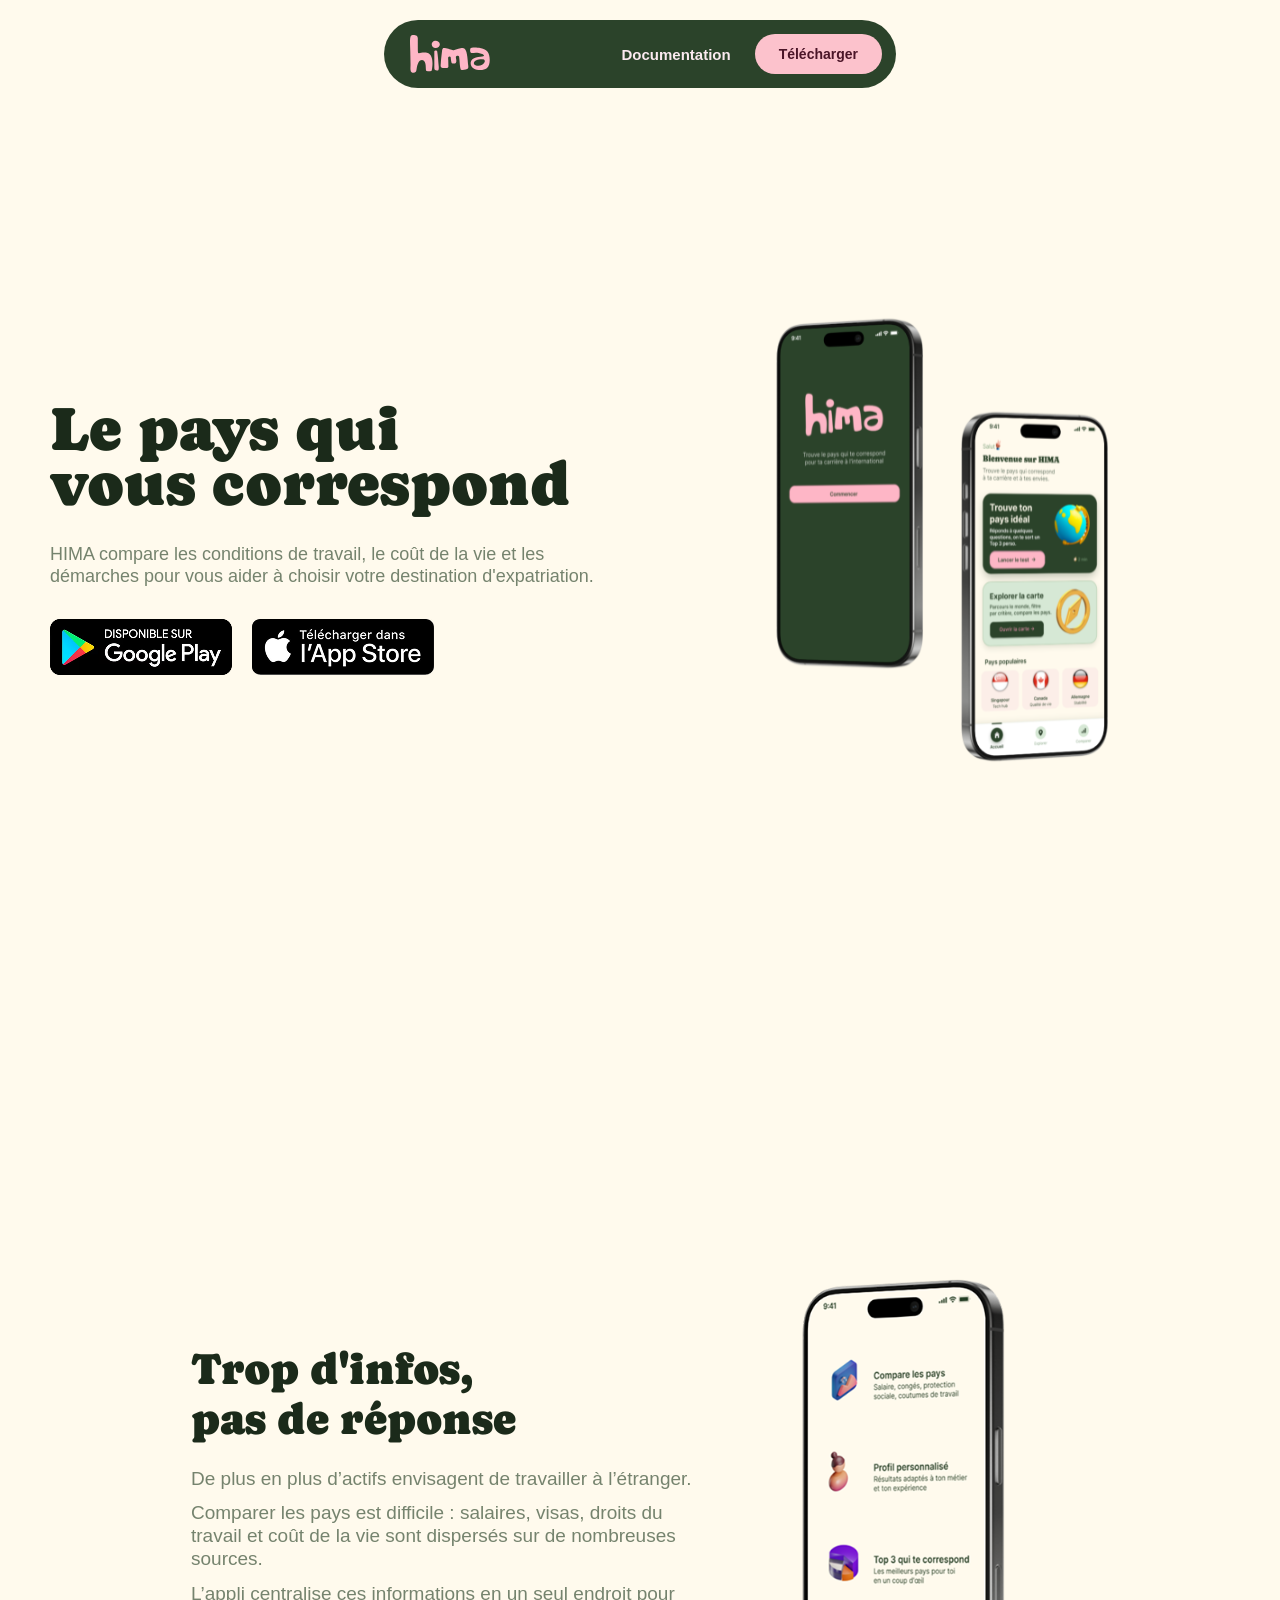
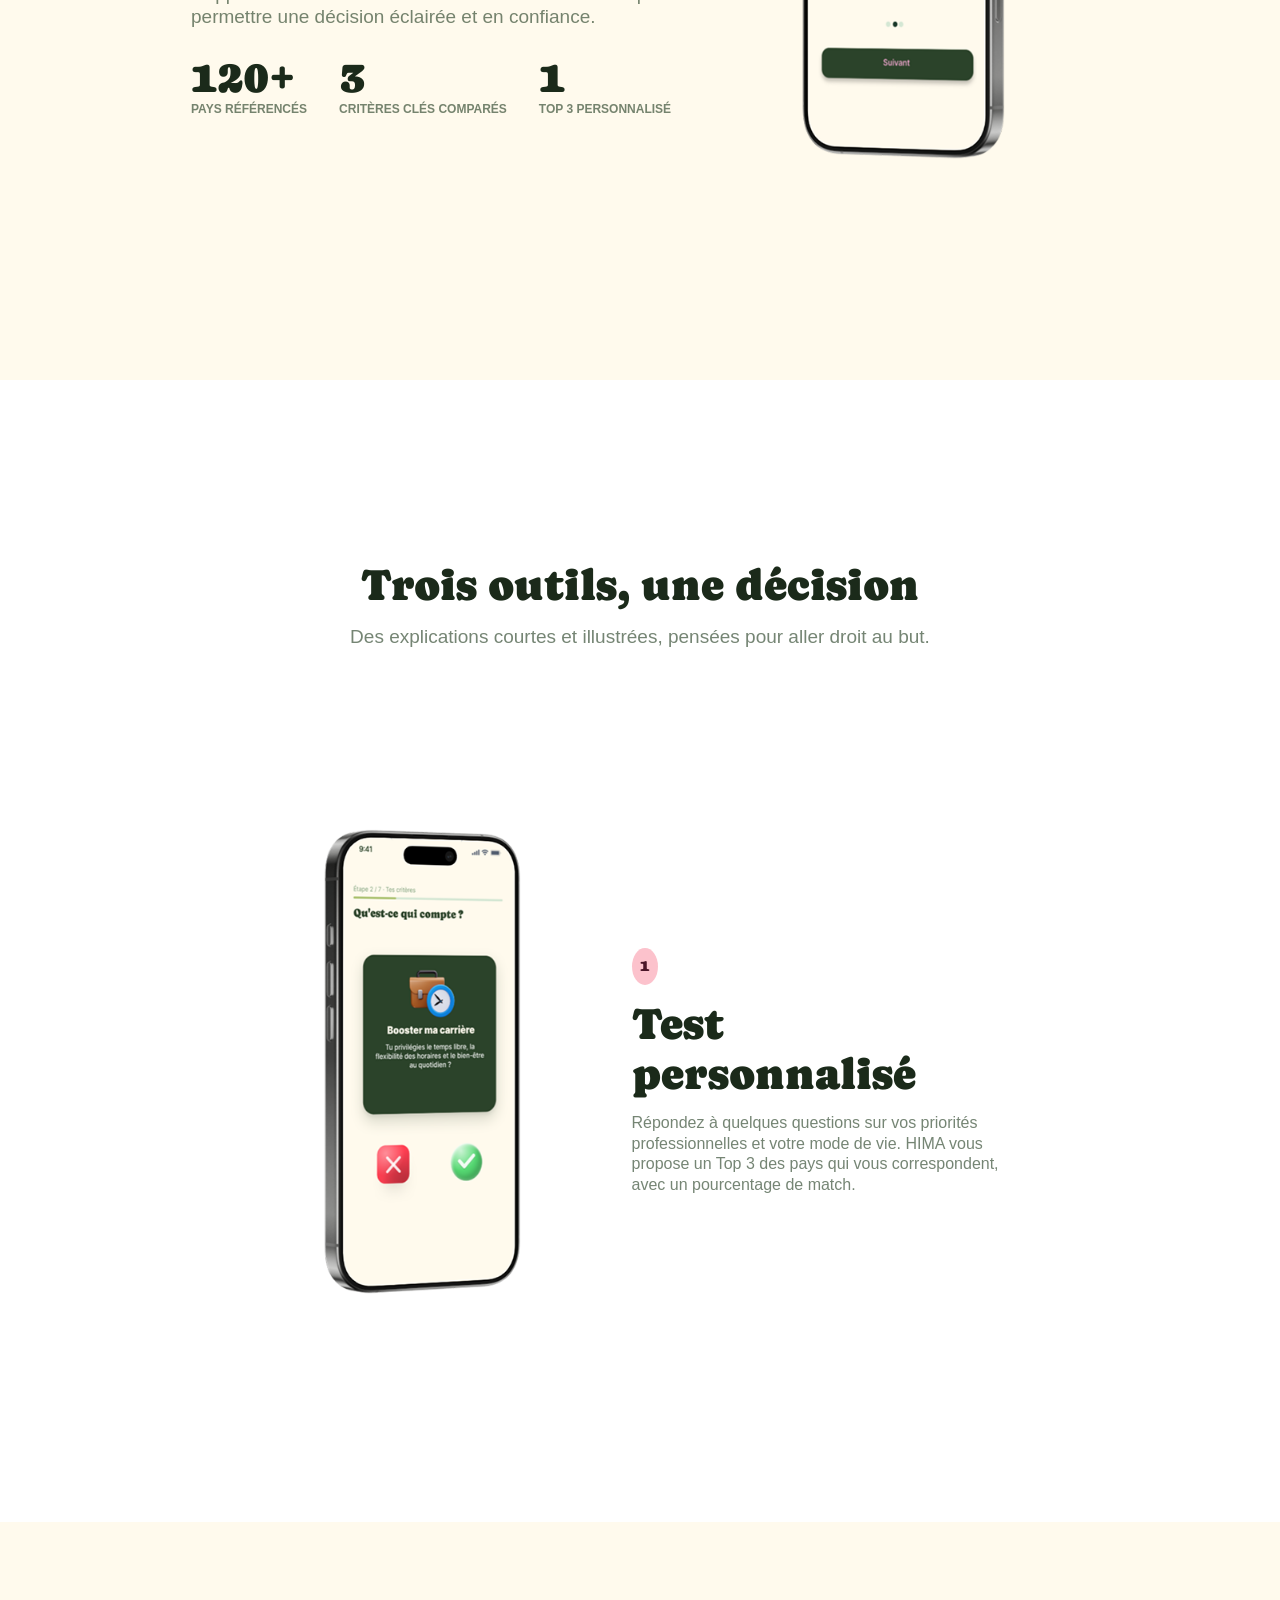
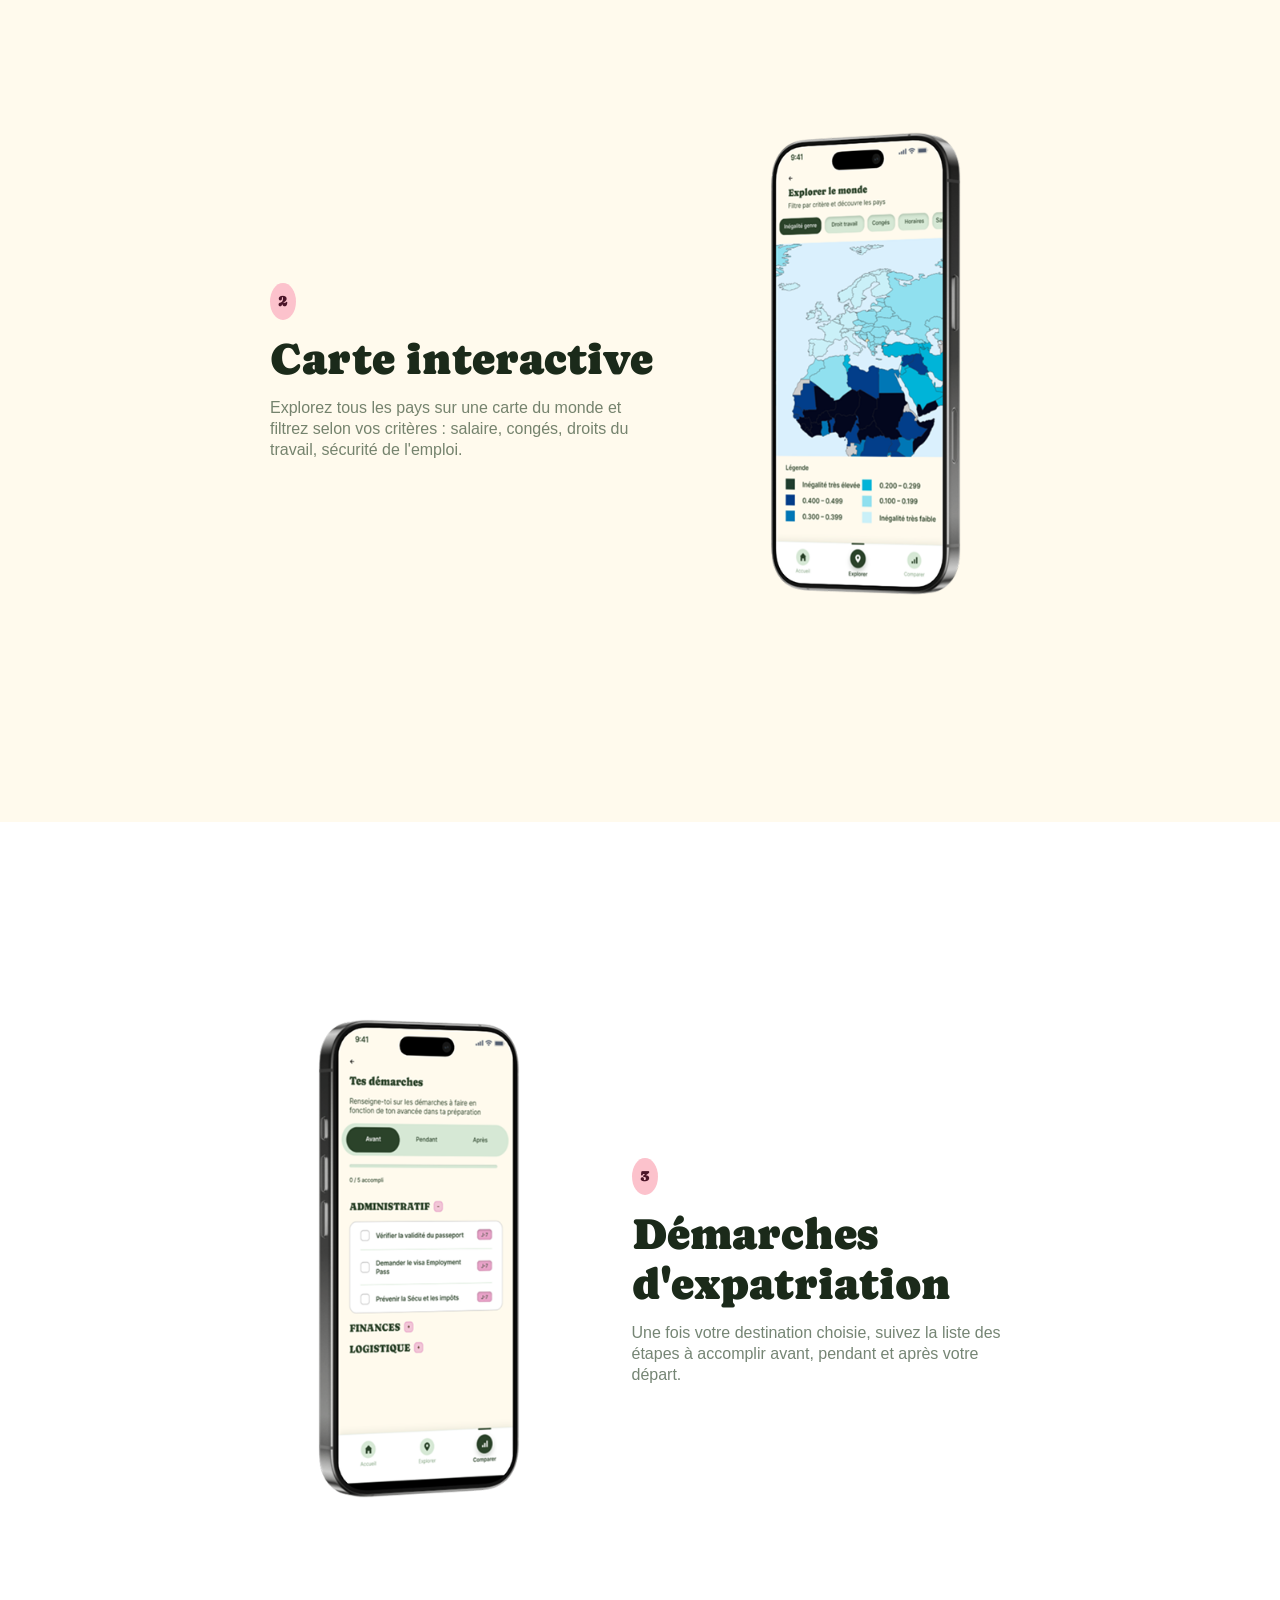
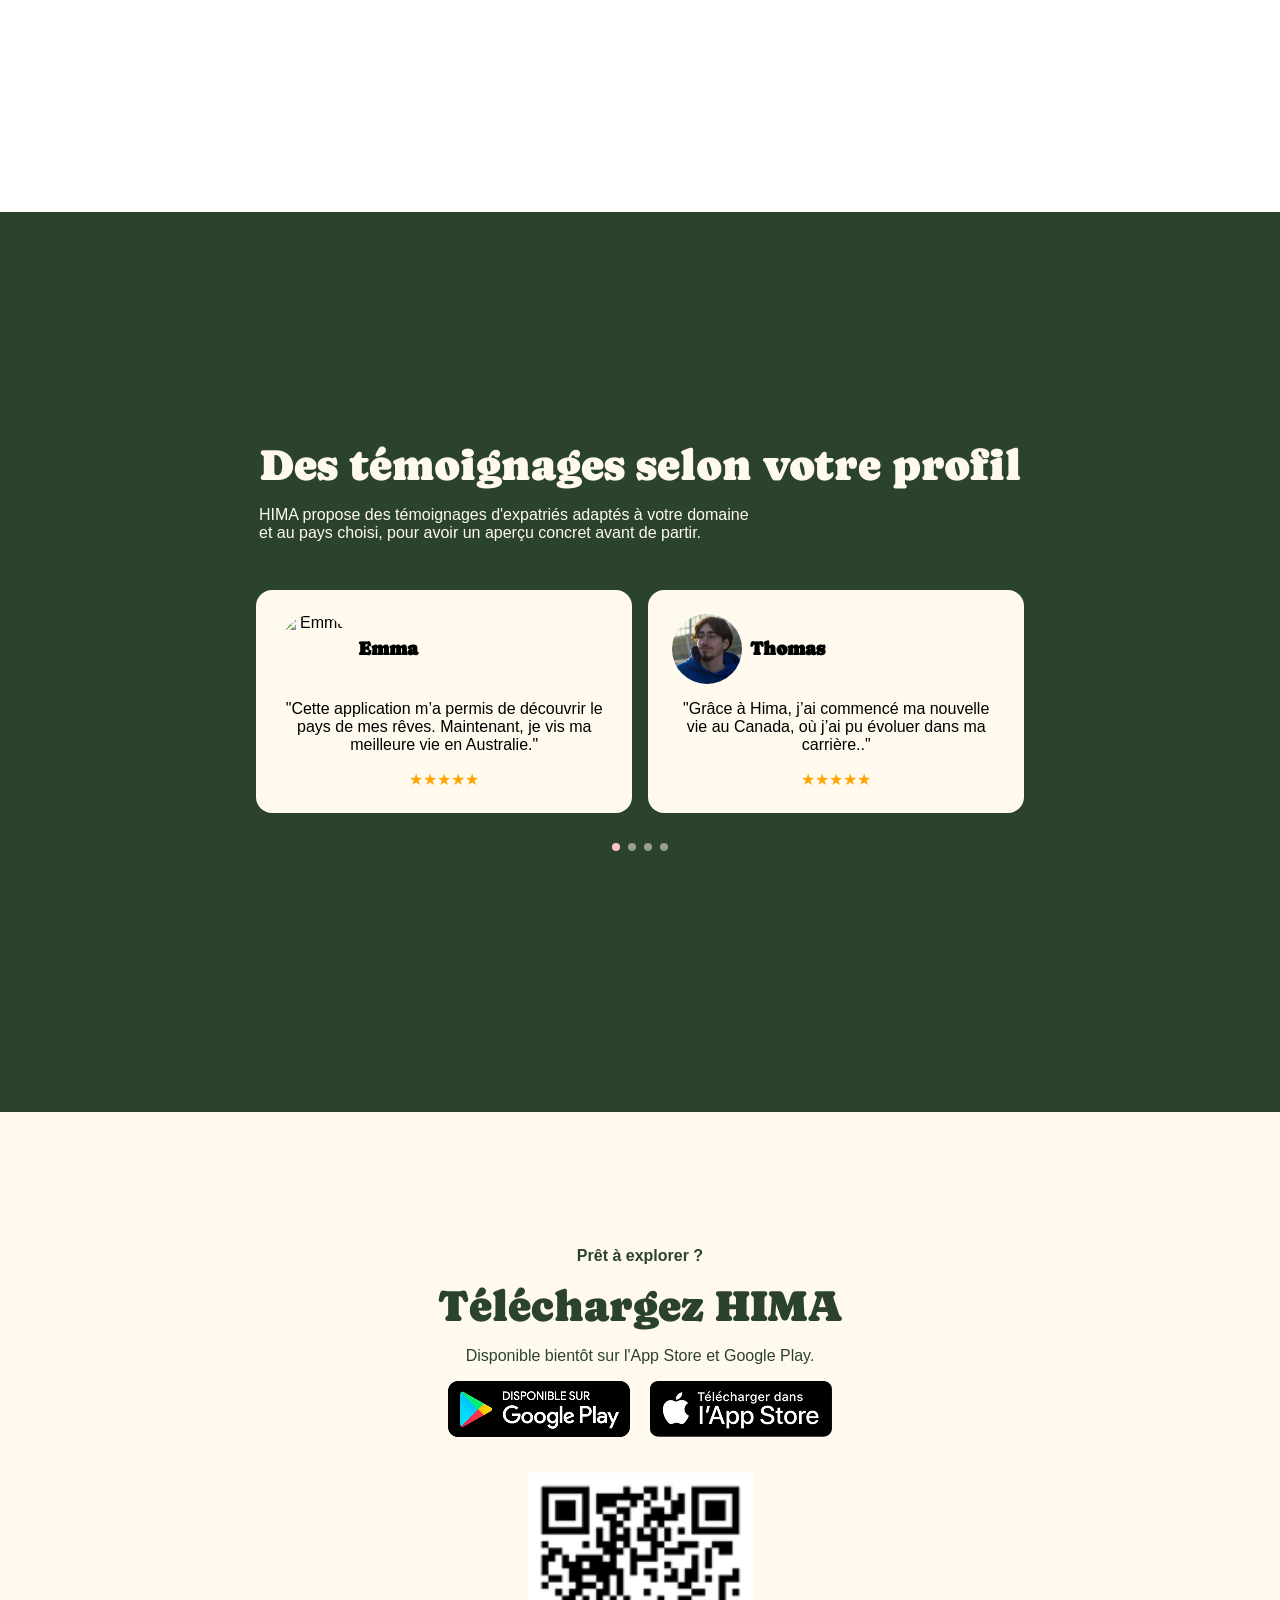
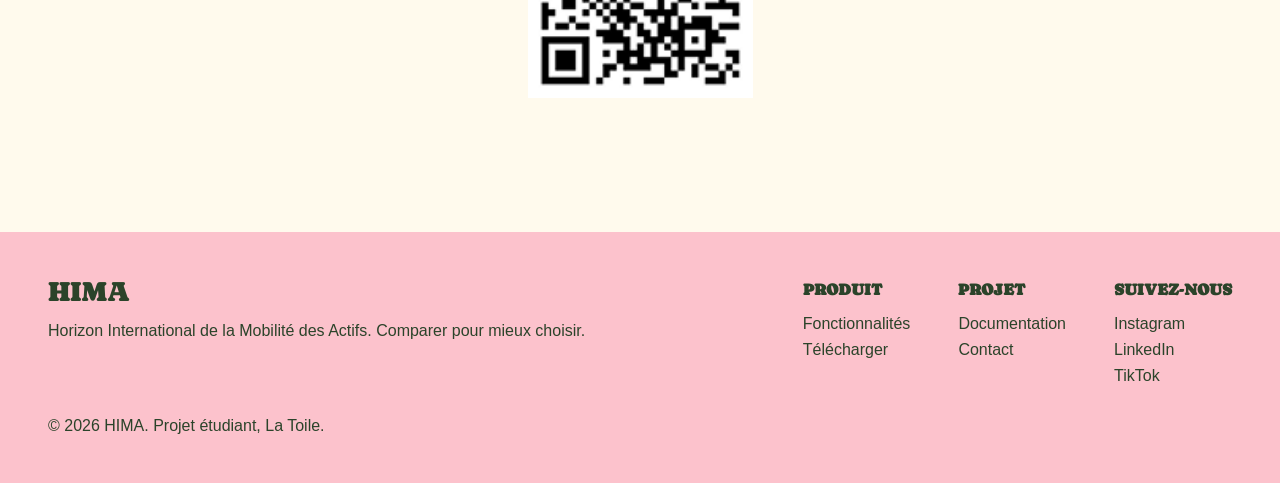
==== commit a3940df7: "pagination en dessous des témoignages" ====
--- a/index.html
+++ b/index.html
@@ -196,8 +196,8 @@
         </div>
 
       </div>
-              <div class="swiper-pagination"></div>
-    </div>
+    </div>
+    <div class="swiper-pagination swiper-pagination-temoinages"></div>
 
   </div>
 
--- a/index.css
+++ b/index.css
@@ -301,8 +301,13 @@
 .swiper-temoinages {
   width: 60%;
   position: relative;
-  padding-bottom: 40px;
   overflow: hidden;
+}
+
+.swiper-pagination-temoinages {
+  position: static !important;
+  margin-top: 24px;
+  text-align: center;
 }
 
 .swiper-wrapper {
@@ -321,17 +326,12 @@
   gap: 16px;
 }
 
-.swiper-pagination {
-  bottom: 8px !important;
-  text-align: center;
-}
-
-.swiper-pagination-bullet {
+.swiper-pagination-temoinages .swiper-pagination-bullet {
   background: var(--color-beige) !important;
   opacity: 0.5;
 }
 
-.swiper-pagination-bullet-active {
+.swiper-pagination-temoinages .swiper-pagination-bullet-active {
   background: var(--color-secondary) !important;
   opacity: 1;
 }
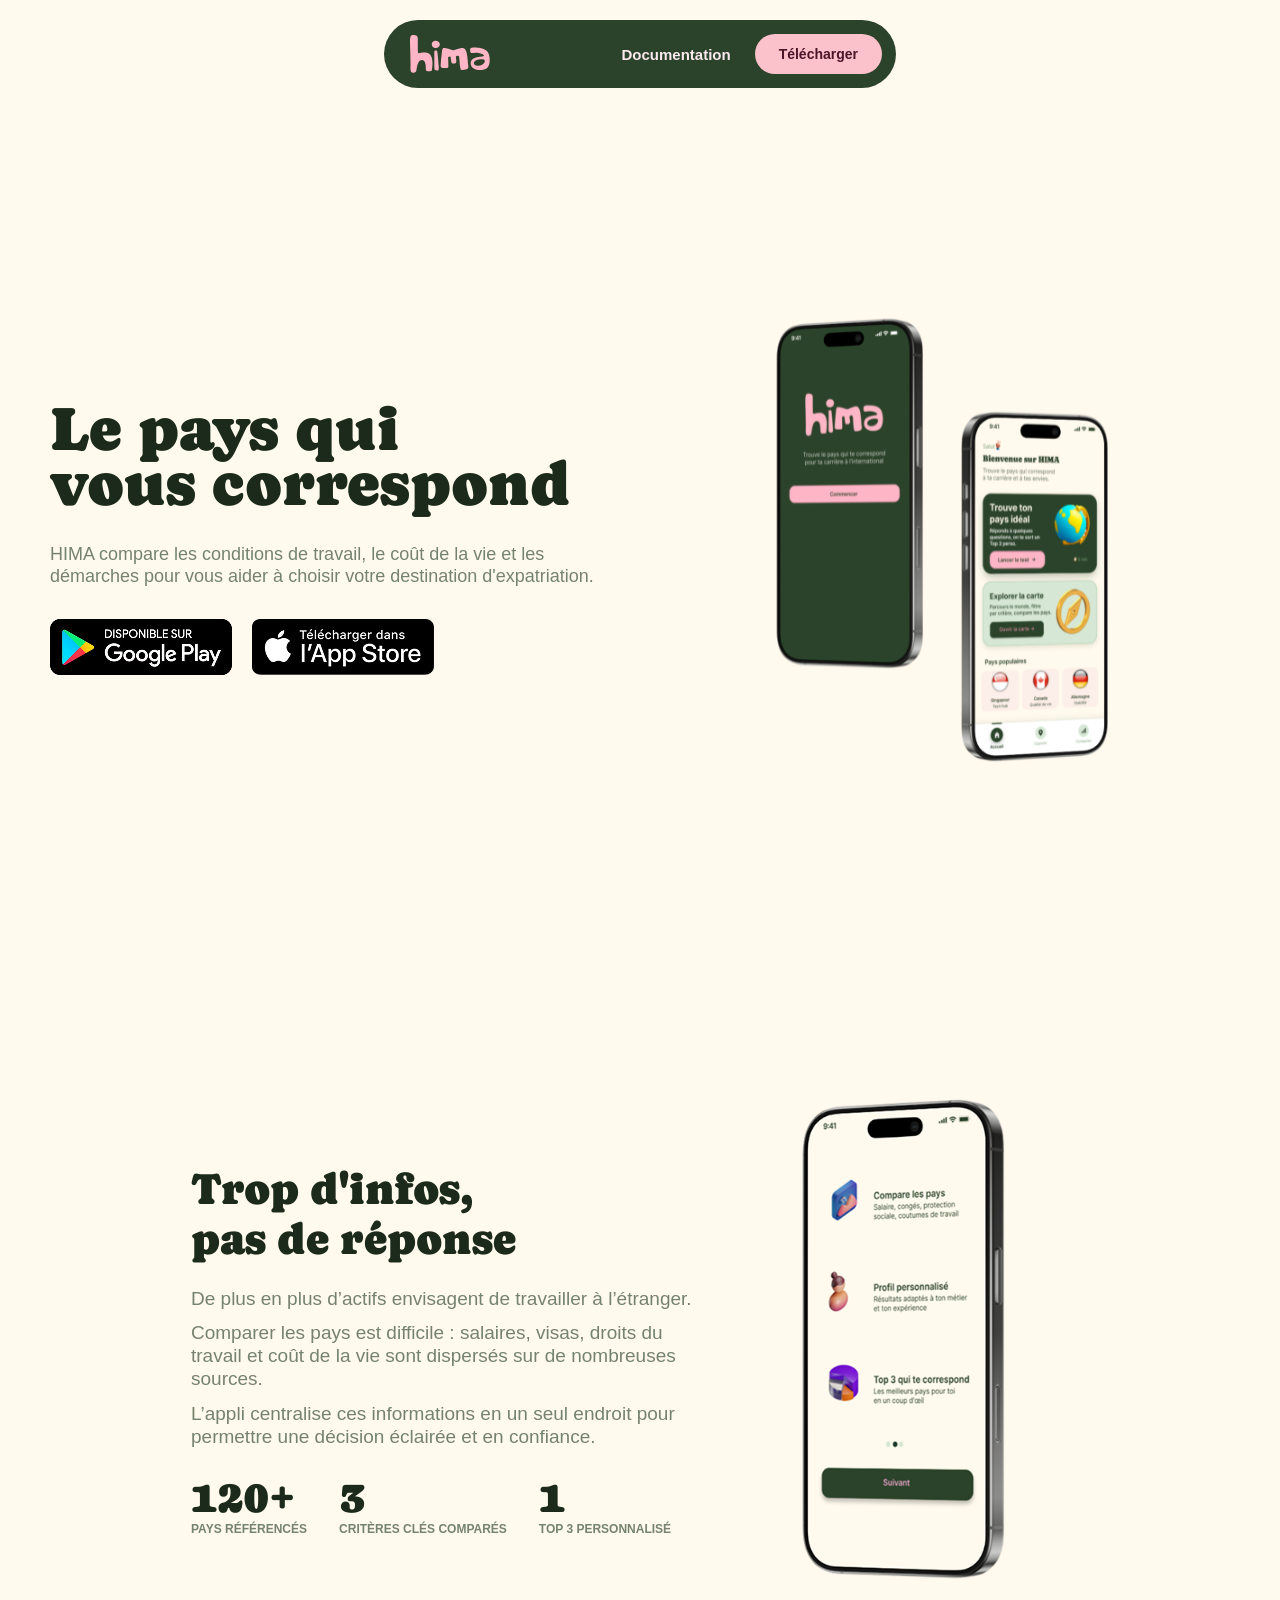
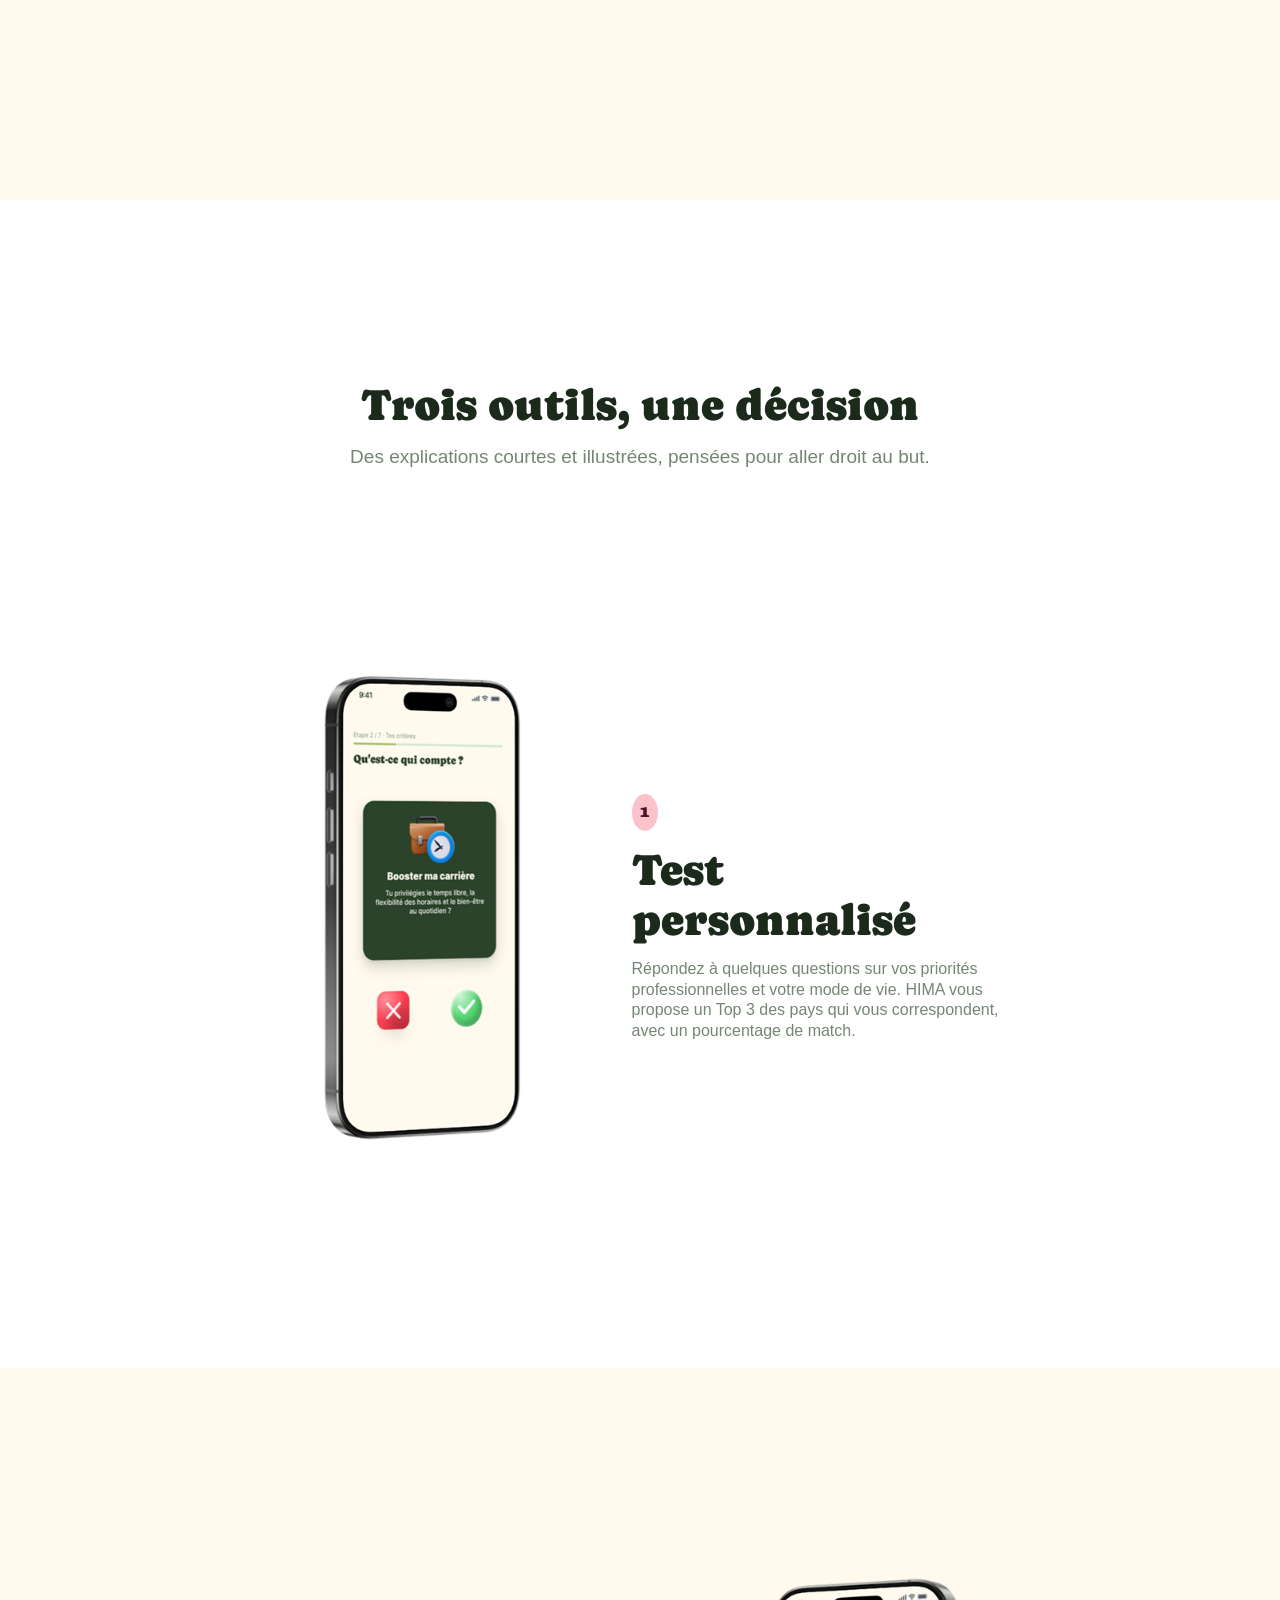
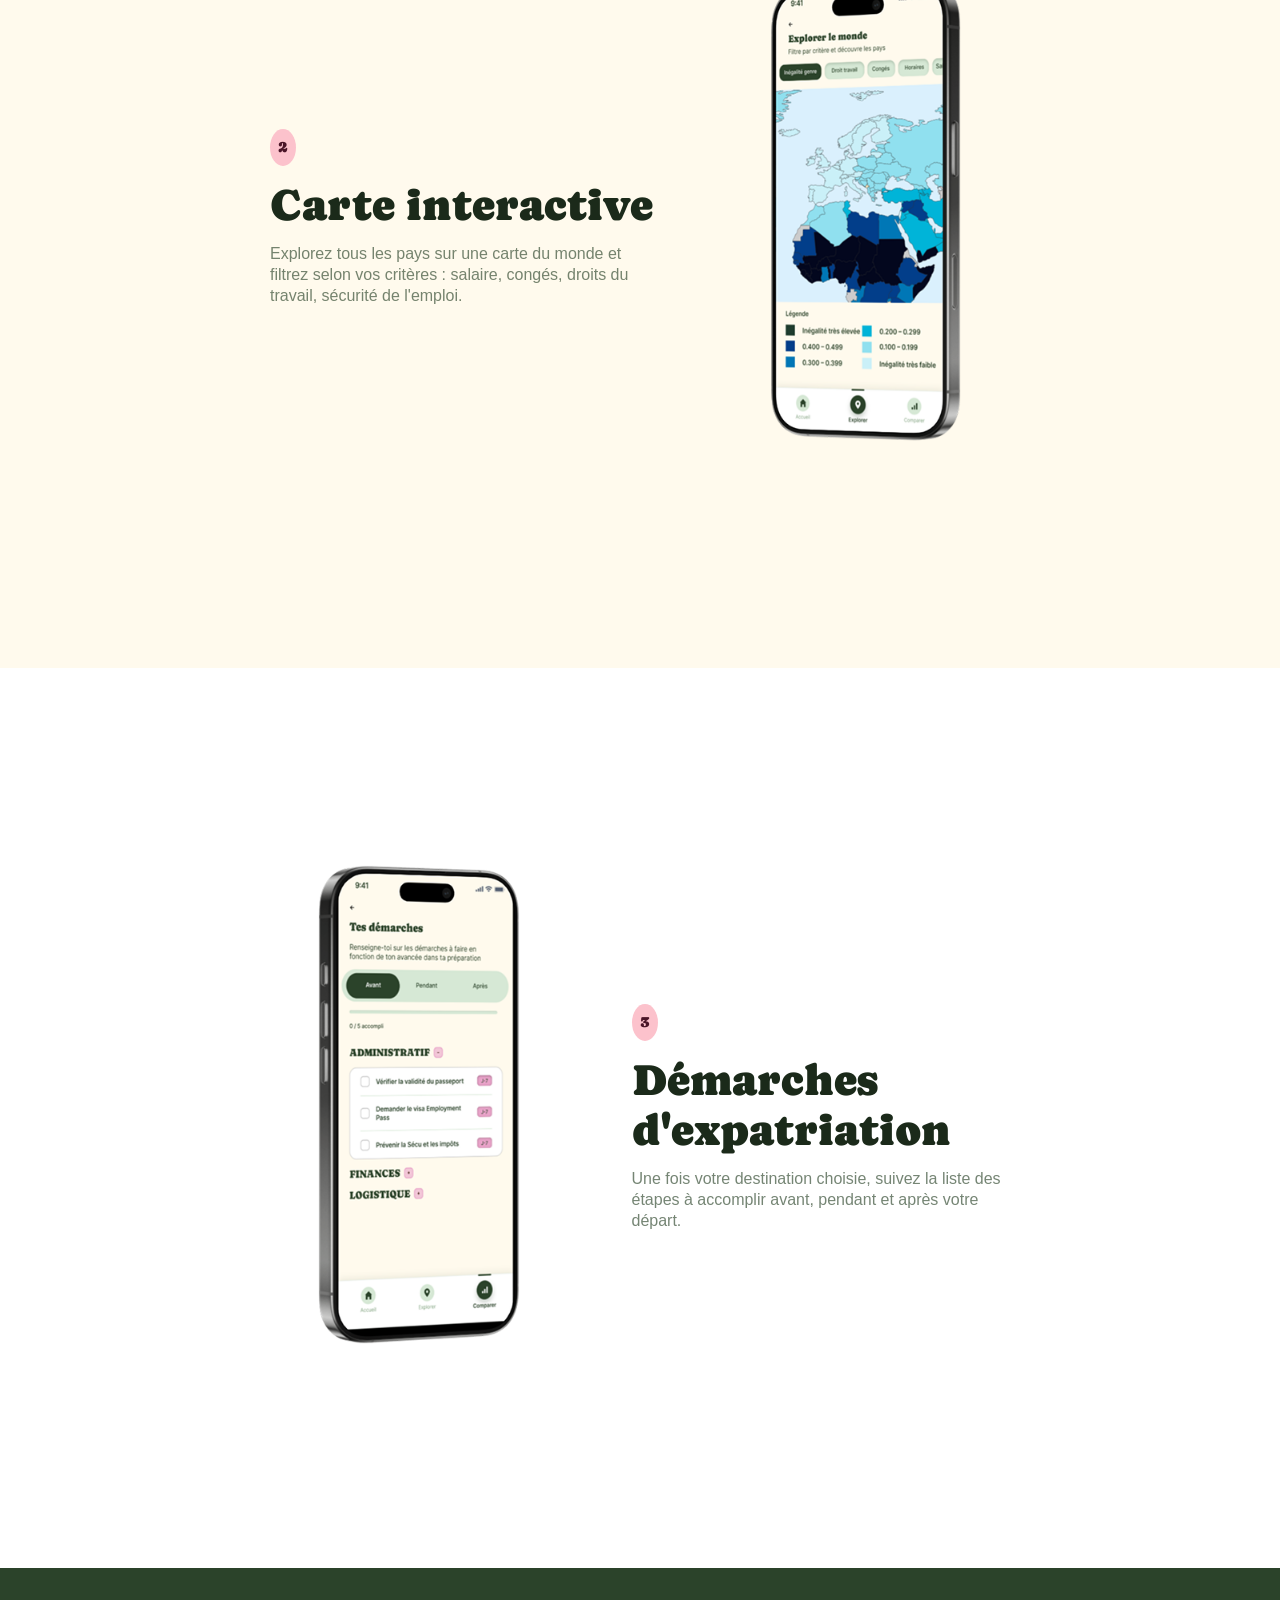
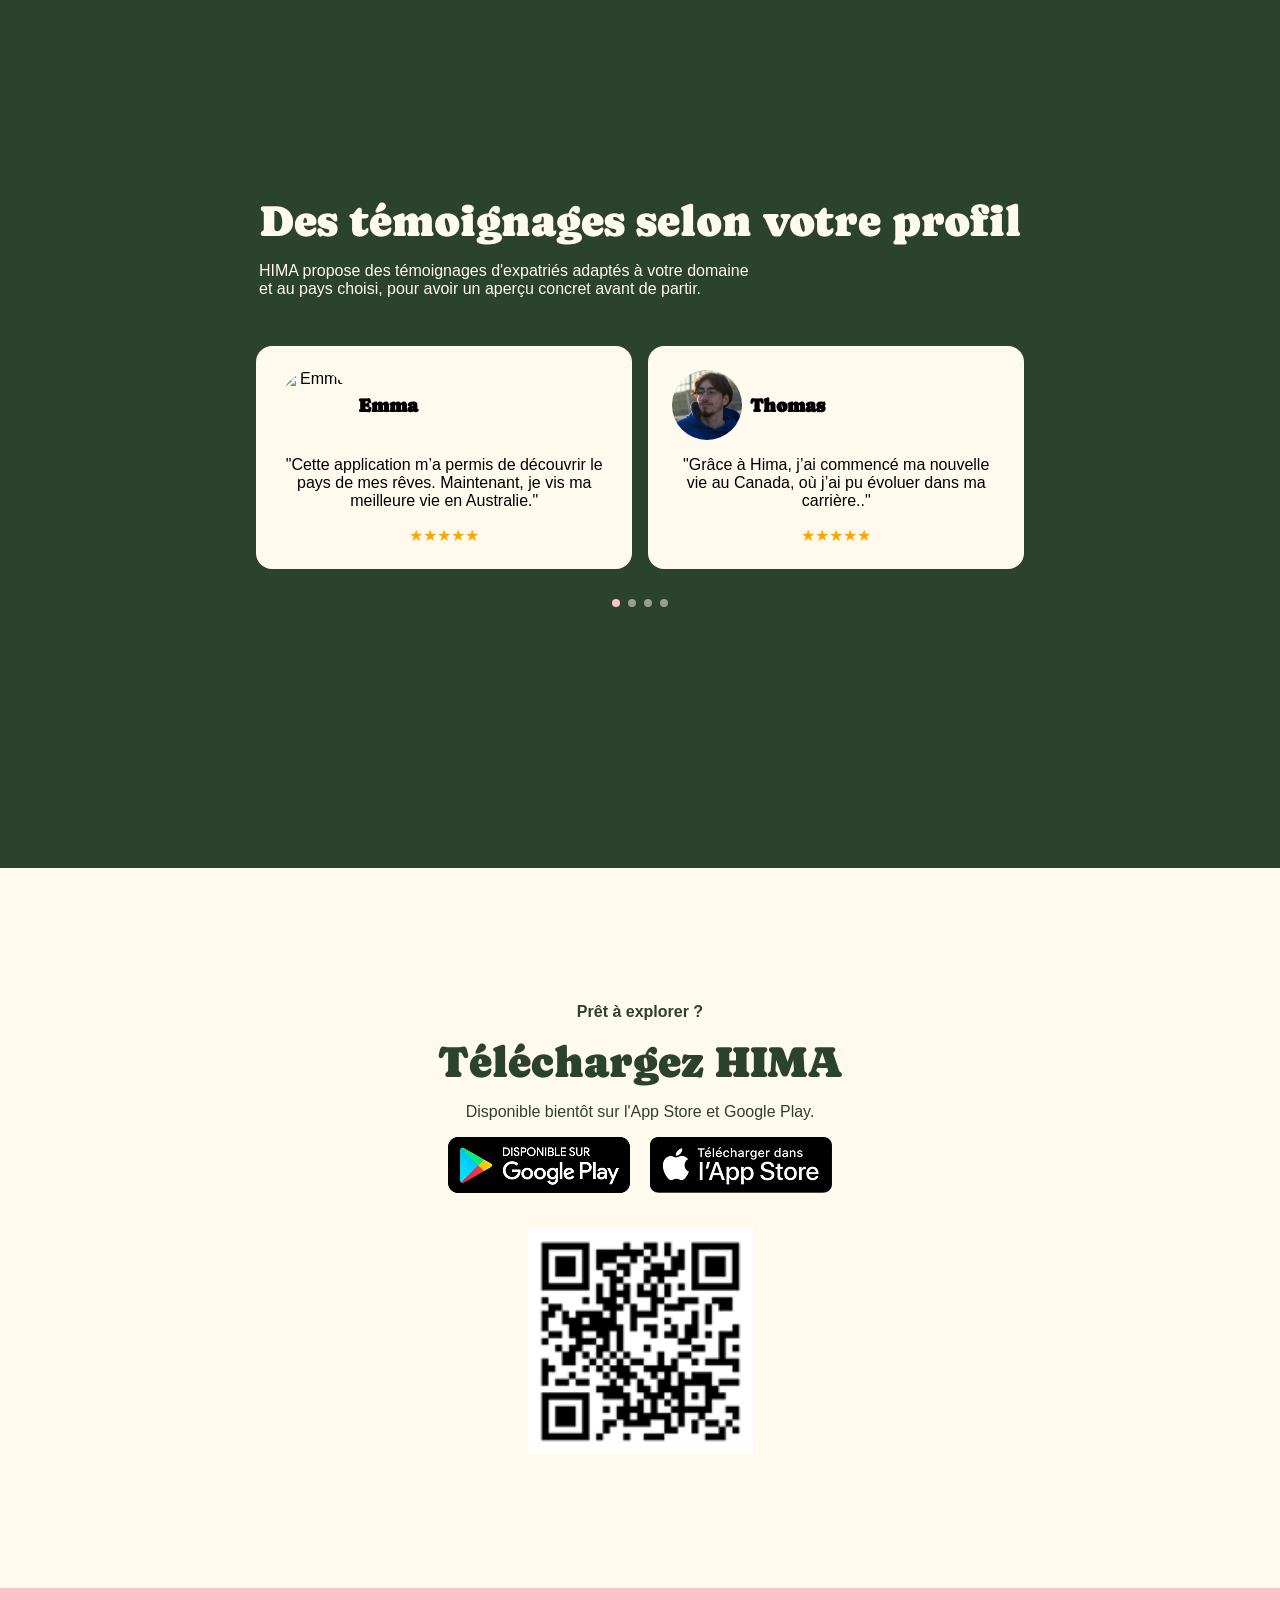
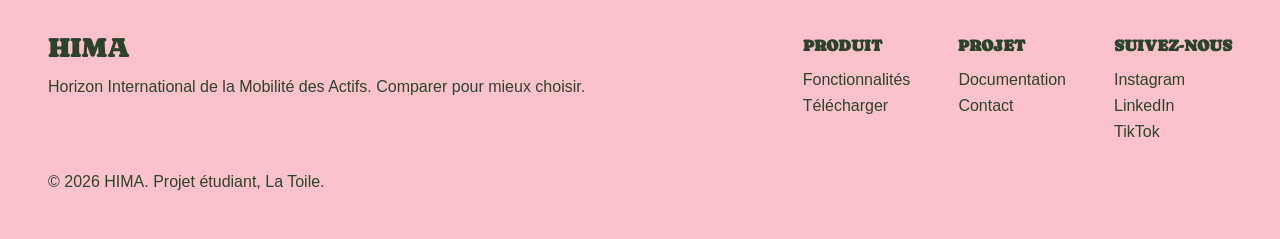
==== commit 2be4e925: "ajout dun effet de snap entre les sections" ====
--- a/index.html
+++ b/index.html
@@ -22,7 +22,7 @@
     </div>
   </nav>
 
-  <header>
+  <header class="snap-section">
     <div class="header-content">
       <div class="header-texte">
         <h1 class="green">Le pays qui <br> vous correspond</h1>
@@ -42,7 +42,7 @@
       </div>
     </div>
   </header>
-  <section class="contexte">
+  <section class="contexte snap-section">
     <div class="contexte-texte">
       <h2 class="green">Trop d'infos, <br/> pas de réponse</h2>
       <div class="description">
@@ -90,12 +90,12 @@
     </div>
   </section>
   <section class="features">
-    <div class="features-accroche">
+    <div class="features-accroche snap-section">
       <h2 class="green text-align">Trois outils, une décision</h2>
       <p class="description text-align">Des explications courtes et illustrées, pensées pour aller droit au but.</p>
     </div>
     <div class="features-container">
-      <div class="feature" id="feature1">
+      <div class="feature snap-section" id="feature1">
         <div class="feature-img">
           <img src="img/iPhone 16 Pro (1).png" alt="Mockup d'un iPhone 16">
         </div>
@@ -109,7 +109,7 @@
         </div>
       </div>
 
-      <div class="feature reverse" id="feature2">
+      <div class="feature reverse snap-section" id="feature2">
         <div class="feature-img">
           <img src="img/iPhone 16 Pro (2).png" alt="Mockup d'un iPhone 16">
         </div>
@@ -123,7 +123,7 @@
         </div>
       </div>
 
-      <div class="feature" id="feature3">
+      <div class="feature snap-section" id="feature3">
         <div class="feature-img">
           <img src="img/iPhone 16 Pro (3).png" alt="Mockup d'un iPhone 16">
         </div>
@@ -141,7 +141,7 @@
   </section>
 
 
-<section id="temoignages">
+<section id="temoignages" class="snap-section">
   <div class="containet-section-temoinages">
     <hgroup class="h-temoinages">
       <h2>Des témoignages selon votre profil</h2>
@@ -203,7 +203,7 @@
 
 </section>
 
-  <section class="install">
+  <section class="install snap-section">
     <div class="container-section-install">
       <h4 class="h-install titre-section">Prêt à explorer ?</h4>
       <h2 class="h-install">Téléchargez HIMA</h2>
--- a/index.css
+++ b/index.css
@@ -4,6 +4,16 @@
 * {
   margin: 0px;
   padding: 0px;
+}
+
+html {
+  scroll-snap-type: y proximity;
+}
+
+.snap-section {
+  scroll-snap-align: start;
+  scroll-snap-stop: normal;
+  box-sizing: border-box;
 }
 
 .green {
@@ -189,7 +199,6 @@
   justify-content: center;
   align-items: center;
   height: 100%;
-  padding-top: 20vh;
   background-color: white;
 }
 
@@ -208,29 +217,33 @@
 .features-container{
   display: flex;
   flex-direction: column;
-  gap: 10vh;
+  gap: 0;
 }
 
 .features-accroche{
-  display:flex;
-  flex-direction:column;
-  gap:16px;
-  
-  width:fit-content;
-  width:50%;
+  display: flex;
+  flex-direction: column;
+  gap: 16px;
+  width: 50%;
+  margin: 0 auto;
+  padding-top: 20vh;
+  align-items: center;
+  justify-content: center;
+  box-sizing: border-box;
 }
 
 .feature {
-  height: 80vh;
+  height: 100vh;
   display: flex;
   gap: 64px;
   text-align: center;
   justify-content: center;
   align-items: center;
+  box-sizing: border-box;
 }
 
 .feature:first-child{
-    padding-top: 64px;
+    padding-top: 0;
 }
 .text-align{
   text-align: center;
@@ -280,8 +293,7 @@
 
 
 #feature3{
-    margin-bottom: 20vh;
-
+    margin-bottom: 0;
 }
 
 #temoignages {
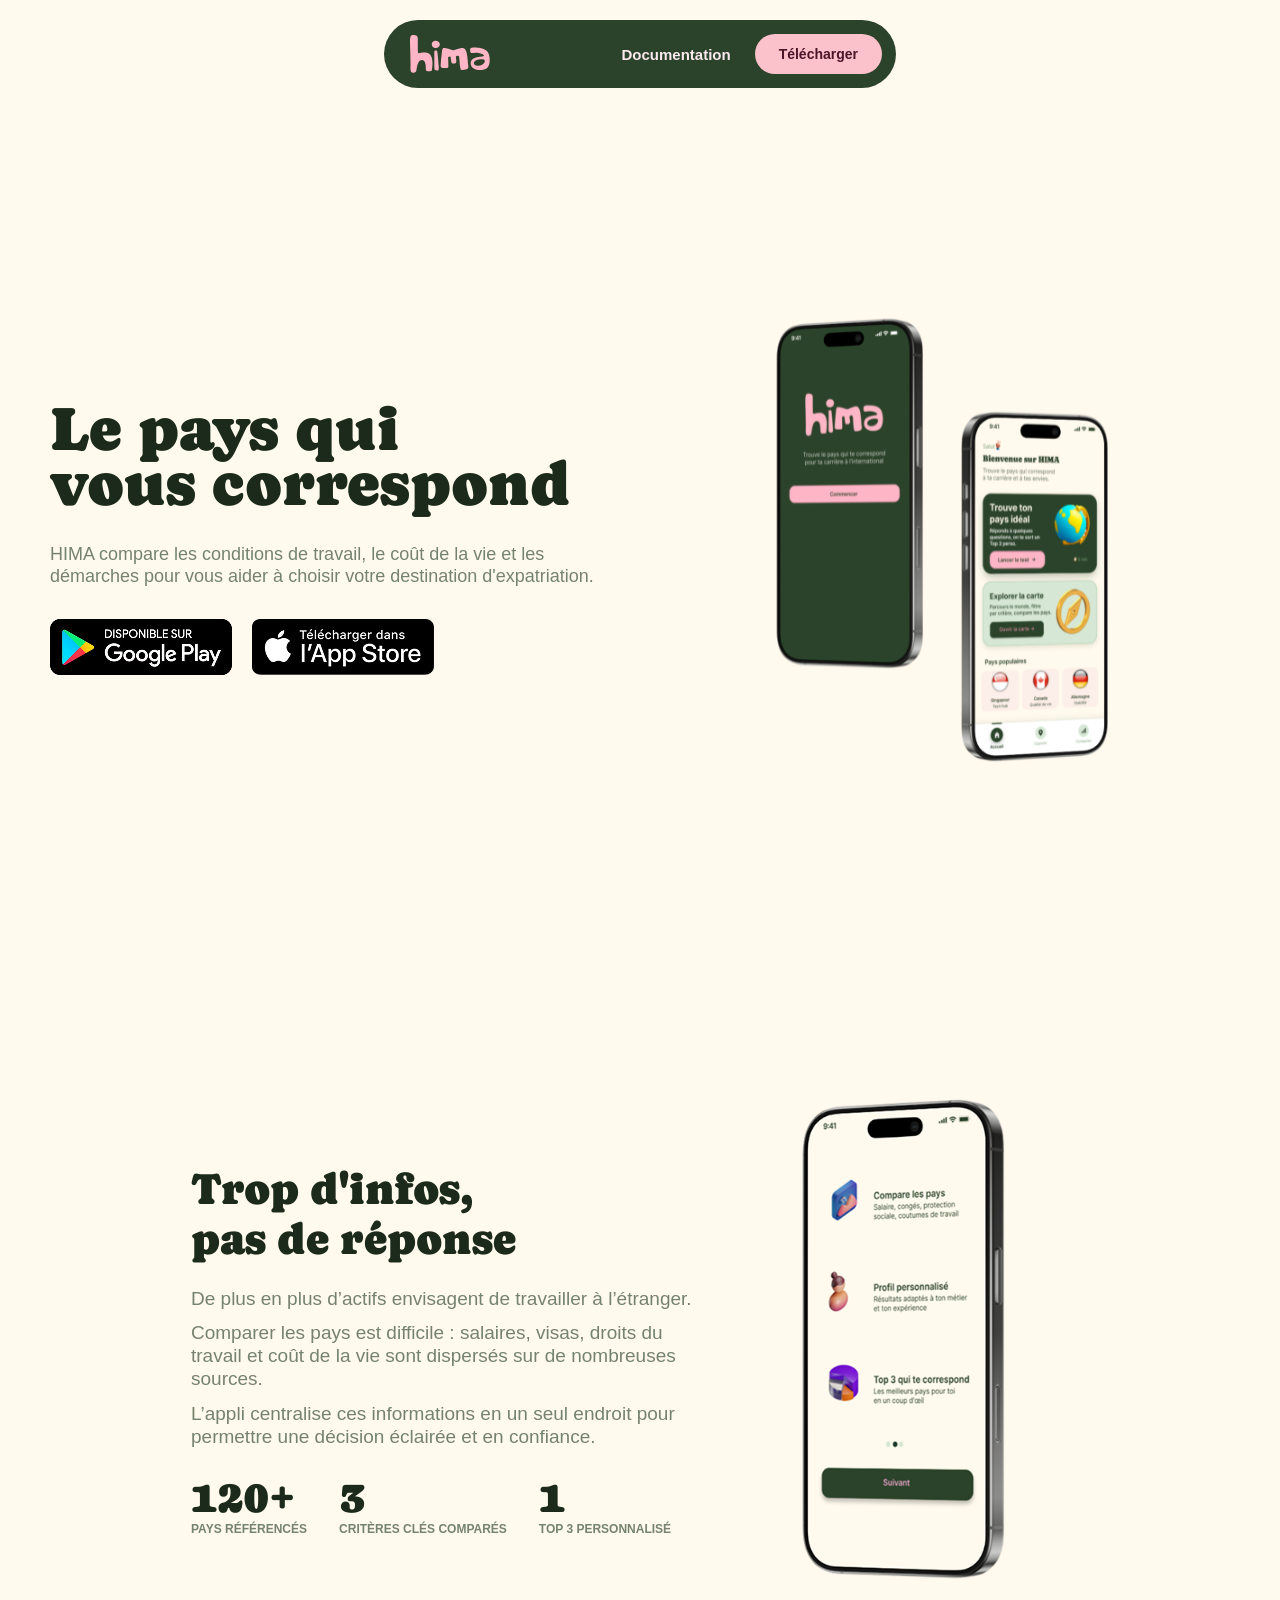
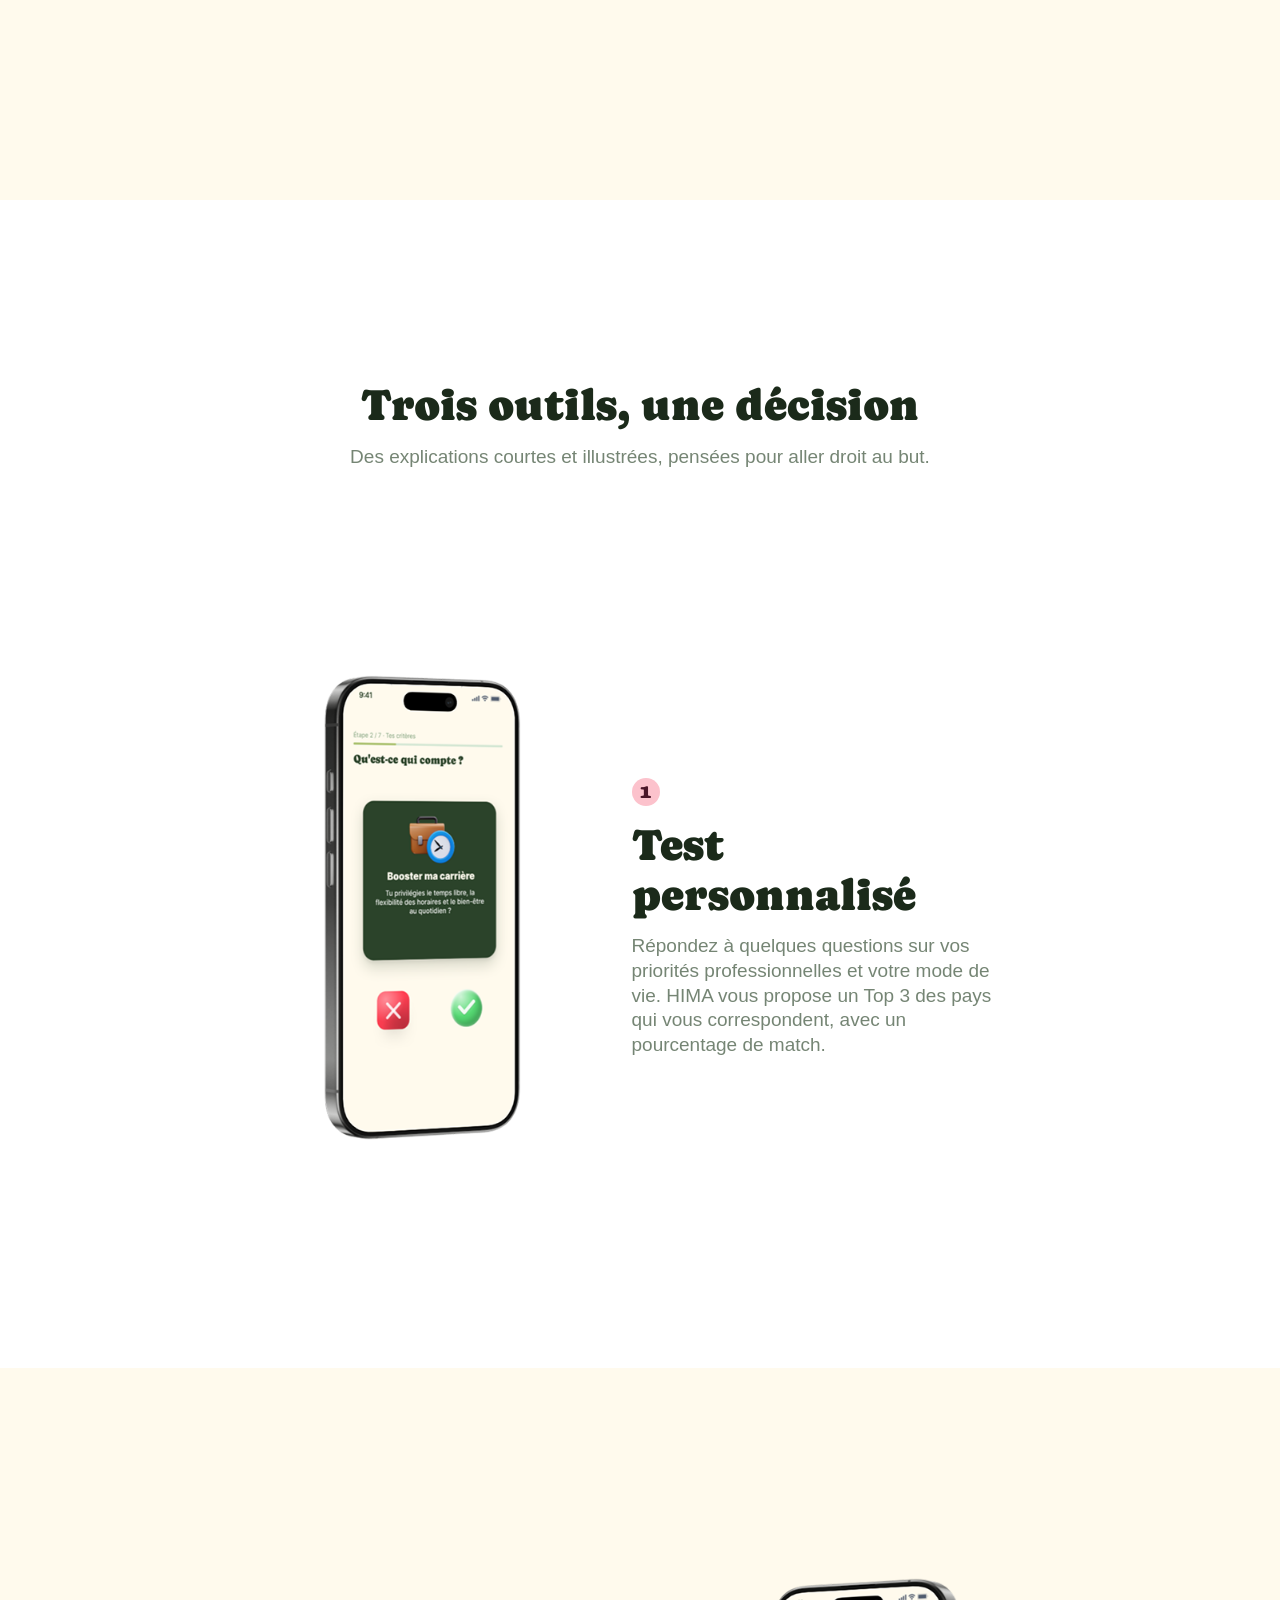
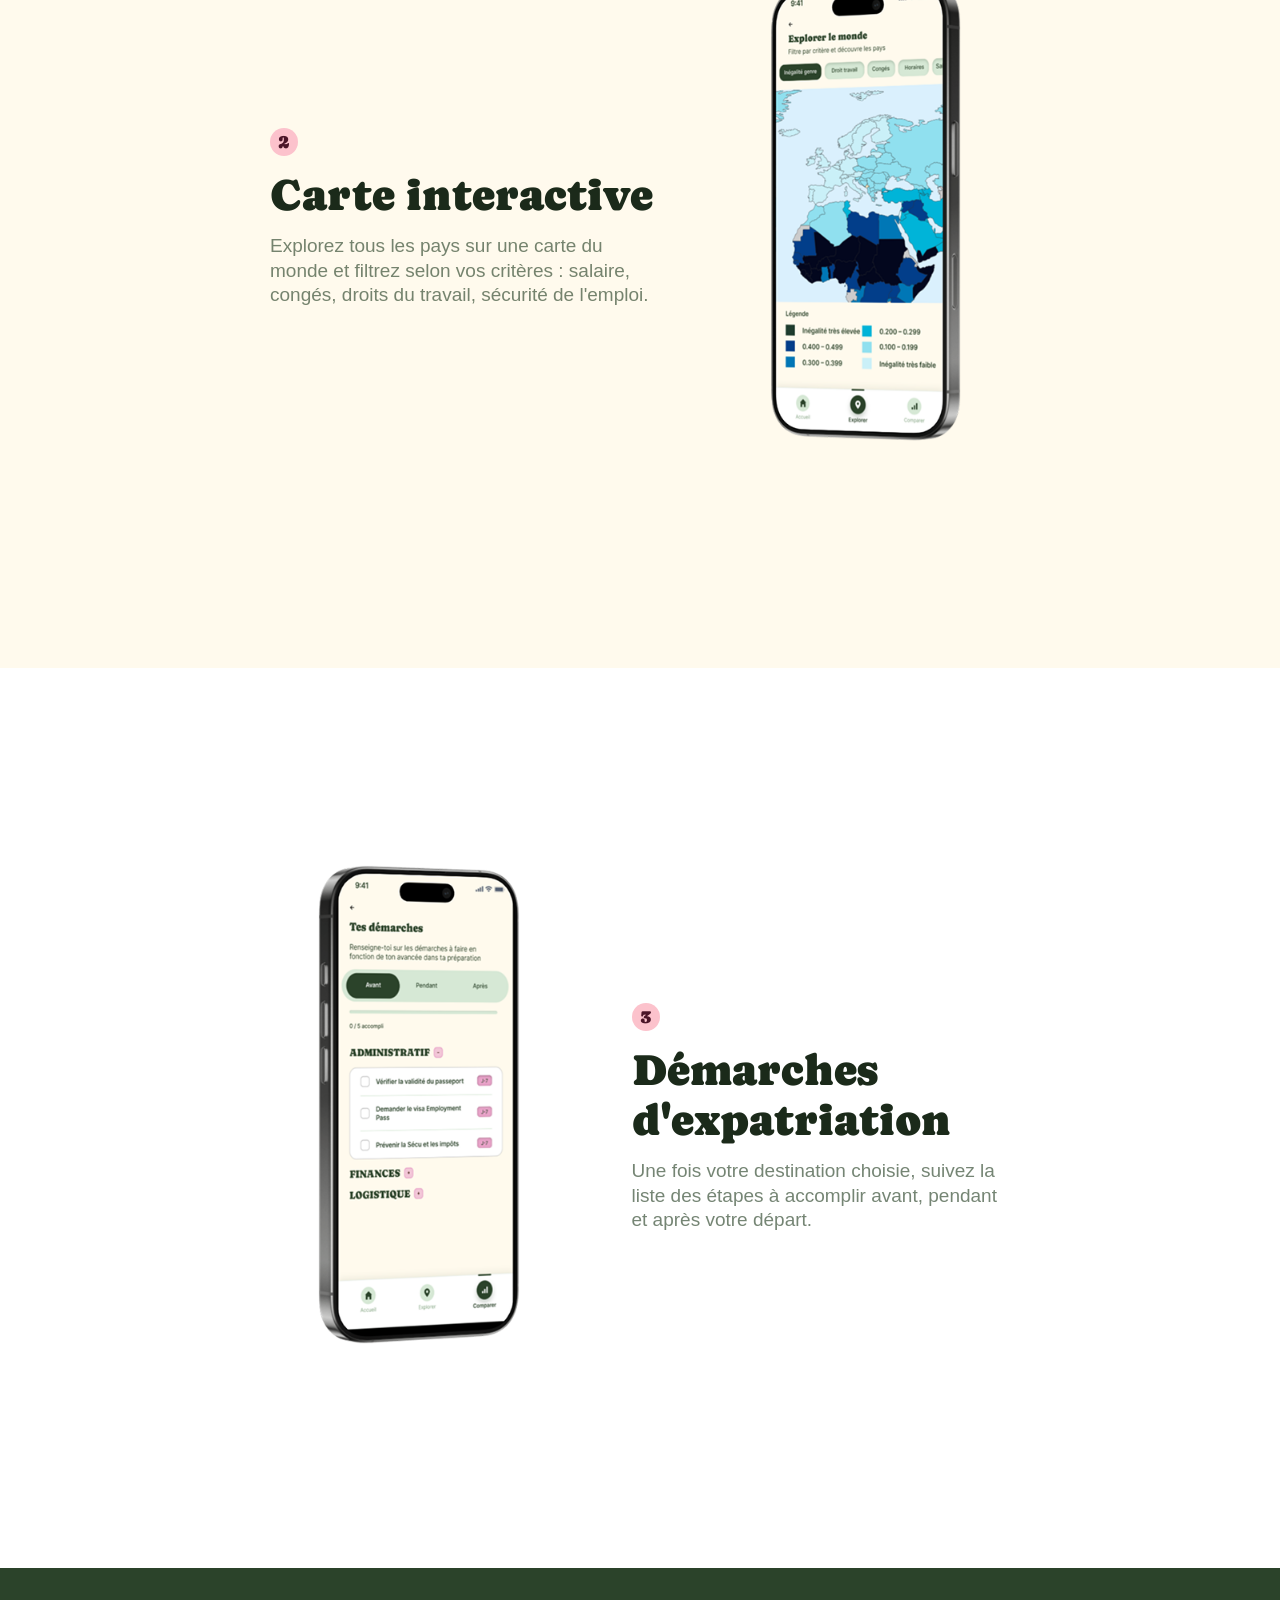
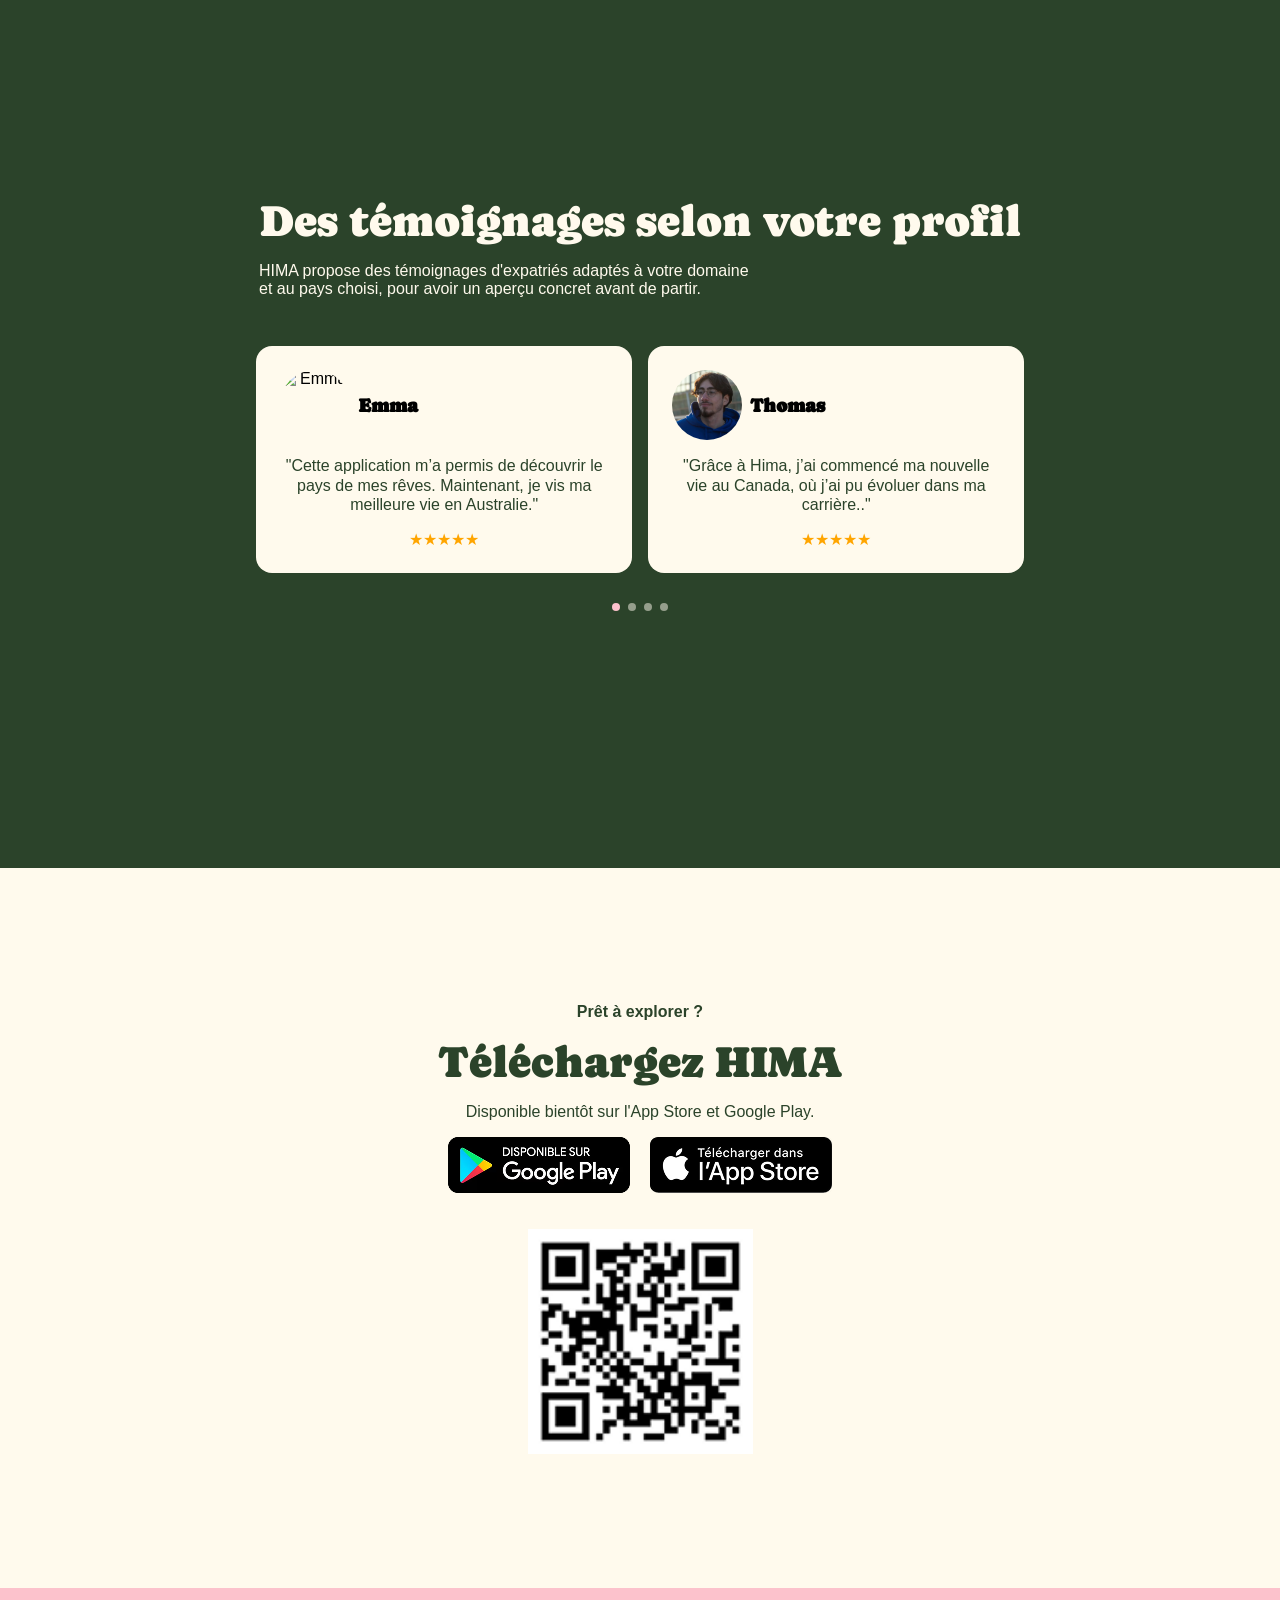
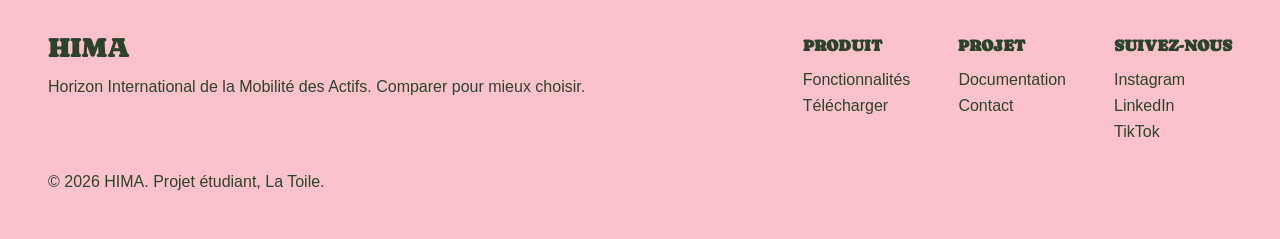
==== commit c0330798: "update pour hulya" ====
--- a/index.html
+++ b/index.html
@@ -18,7 +18,7 @@
     <a href="index.html"><img class="nav-logo" src="img/logo.svg" alt=""></a>
     <div class="nav-links">
       <a class="nav-link" href="doc.html">Documentation</a>
-      <a class="nav-btn" href="https://www.figma.com/proto/ZftiyeqBcfB2EOK8GcOpgA/HIMA-PROJECT?node-id=8376-4930&t=ebqATiZoFLl4vEEN-1" target="_blank">Télécharger</a>
+      <a class="nav-btn" href="https://www.figma.com/design/ZftiyeqBcfB2EOK8GcOpgA/HIMA-PROJECT?node-id=8376-4930&t=Nqp1gOsLv9Fpm5MH-1" target="_blank">Télécharger</a>
     </div>
   </nav>
 
--- a/index.css
+++ b/index.css
@@ -210,10 +210,7 @@
   padding:16px;
   border-radius:100%;
 }
-.text .number-feature{
-  width:10px;
-  height:10px;
-}
+
 .features-container{
   display: flex;
   flex-direction: column;
@@ -231,6 +228,7 @@
   justify-content: center;
   box-sizing: border-box;
 }
+
 
 .feature {
   height: 100vh;
@@ -274,6 +272,13 @@
 }
 .feature-text p{
   line-height:1.3;
+  font-size:19px;
+}
+.feature-text p:first-of-type{
+  width:12px;
+  height:12px;
+  display:flex;
+  align-items:center;
 }
 .containet-section-temoinages {
   background-color: var(--color-primary);
@@ -365,6 +370,11 @@
 .card-temoinages h3 {
   margin: 10px 0;
 }
+.card-temoinages p {
+  color: var(--green);
+  font-size:16px;
+  line-height: 1.2;
+}
 
 .stars-temoinages {
   color: orange;
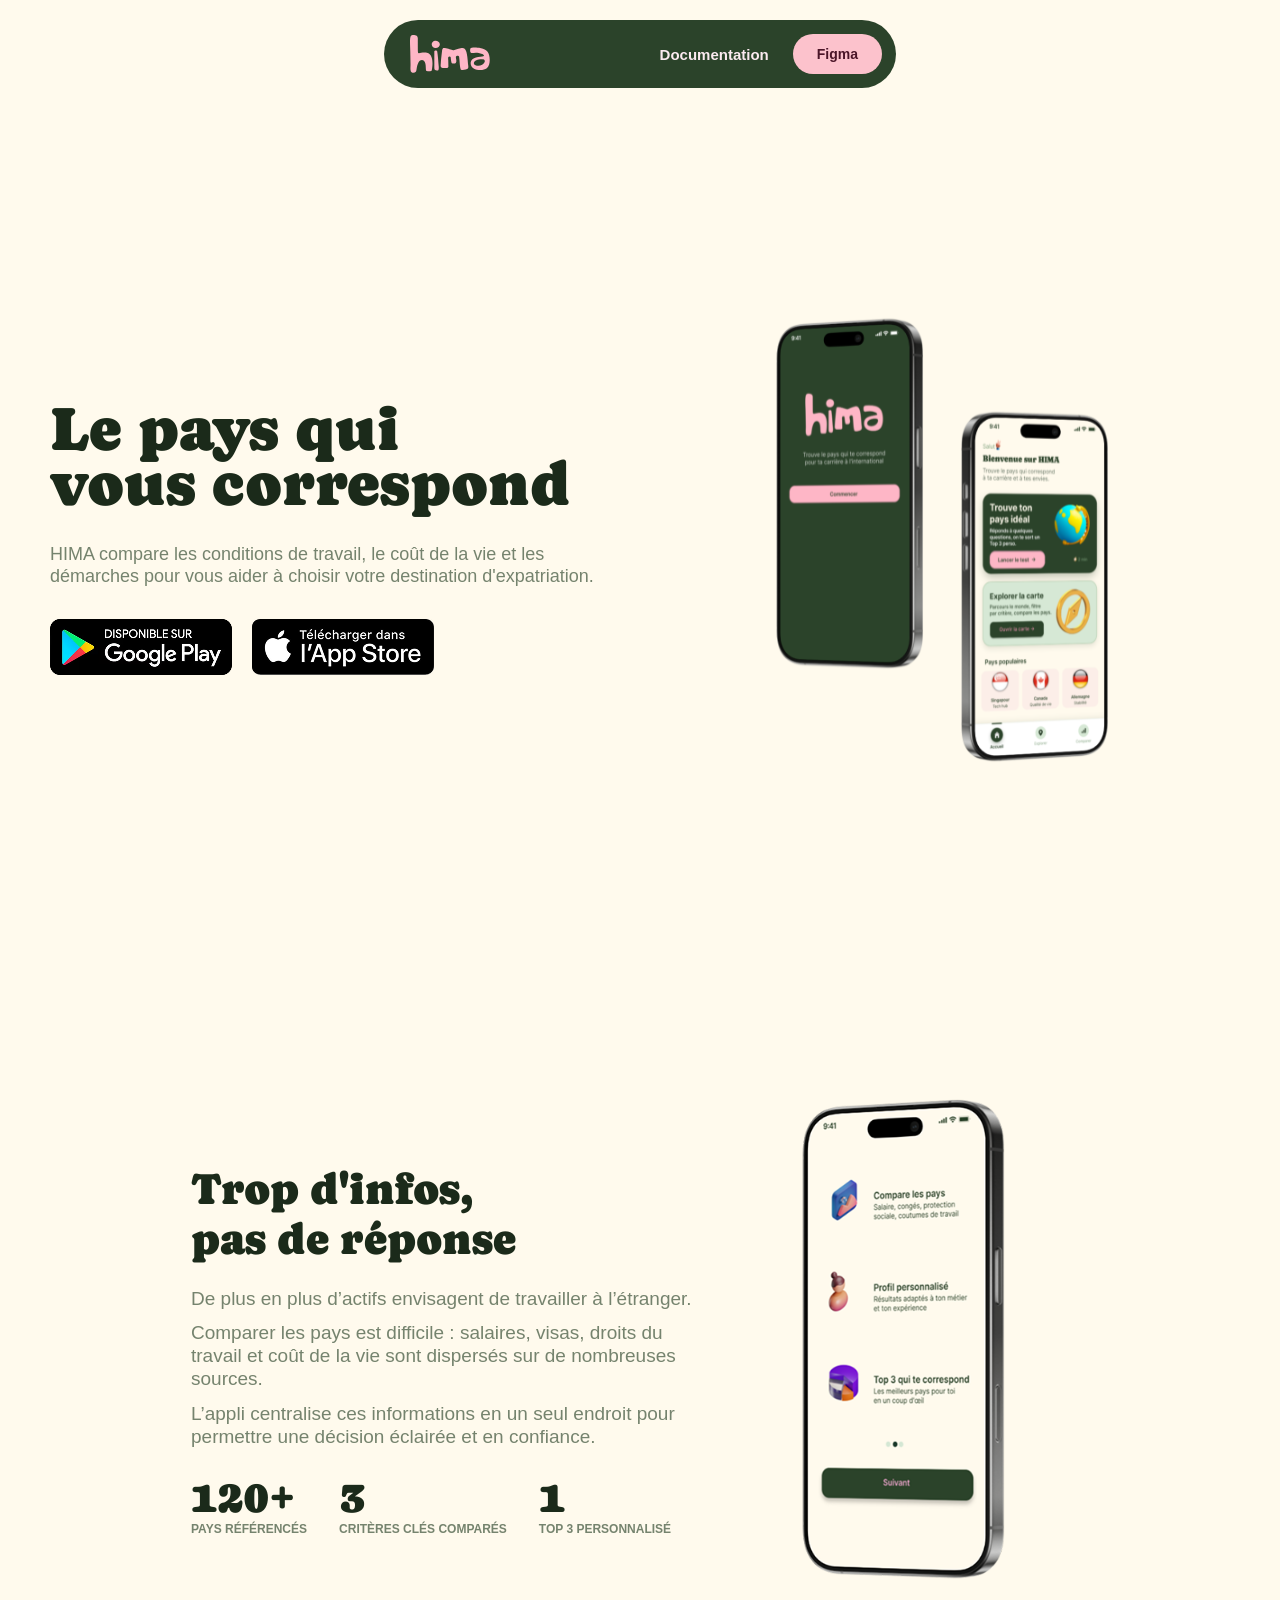
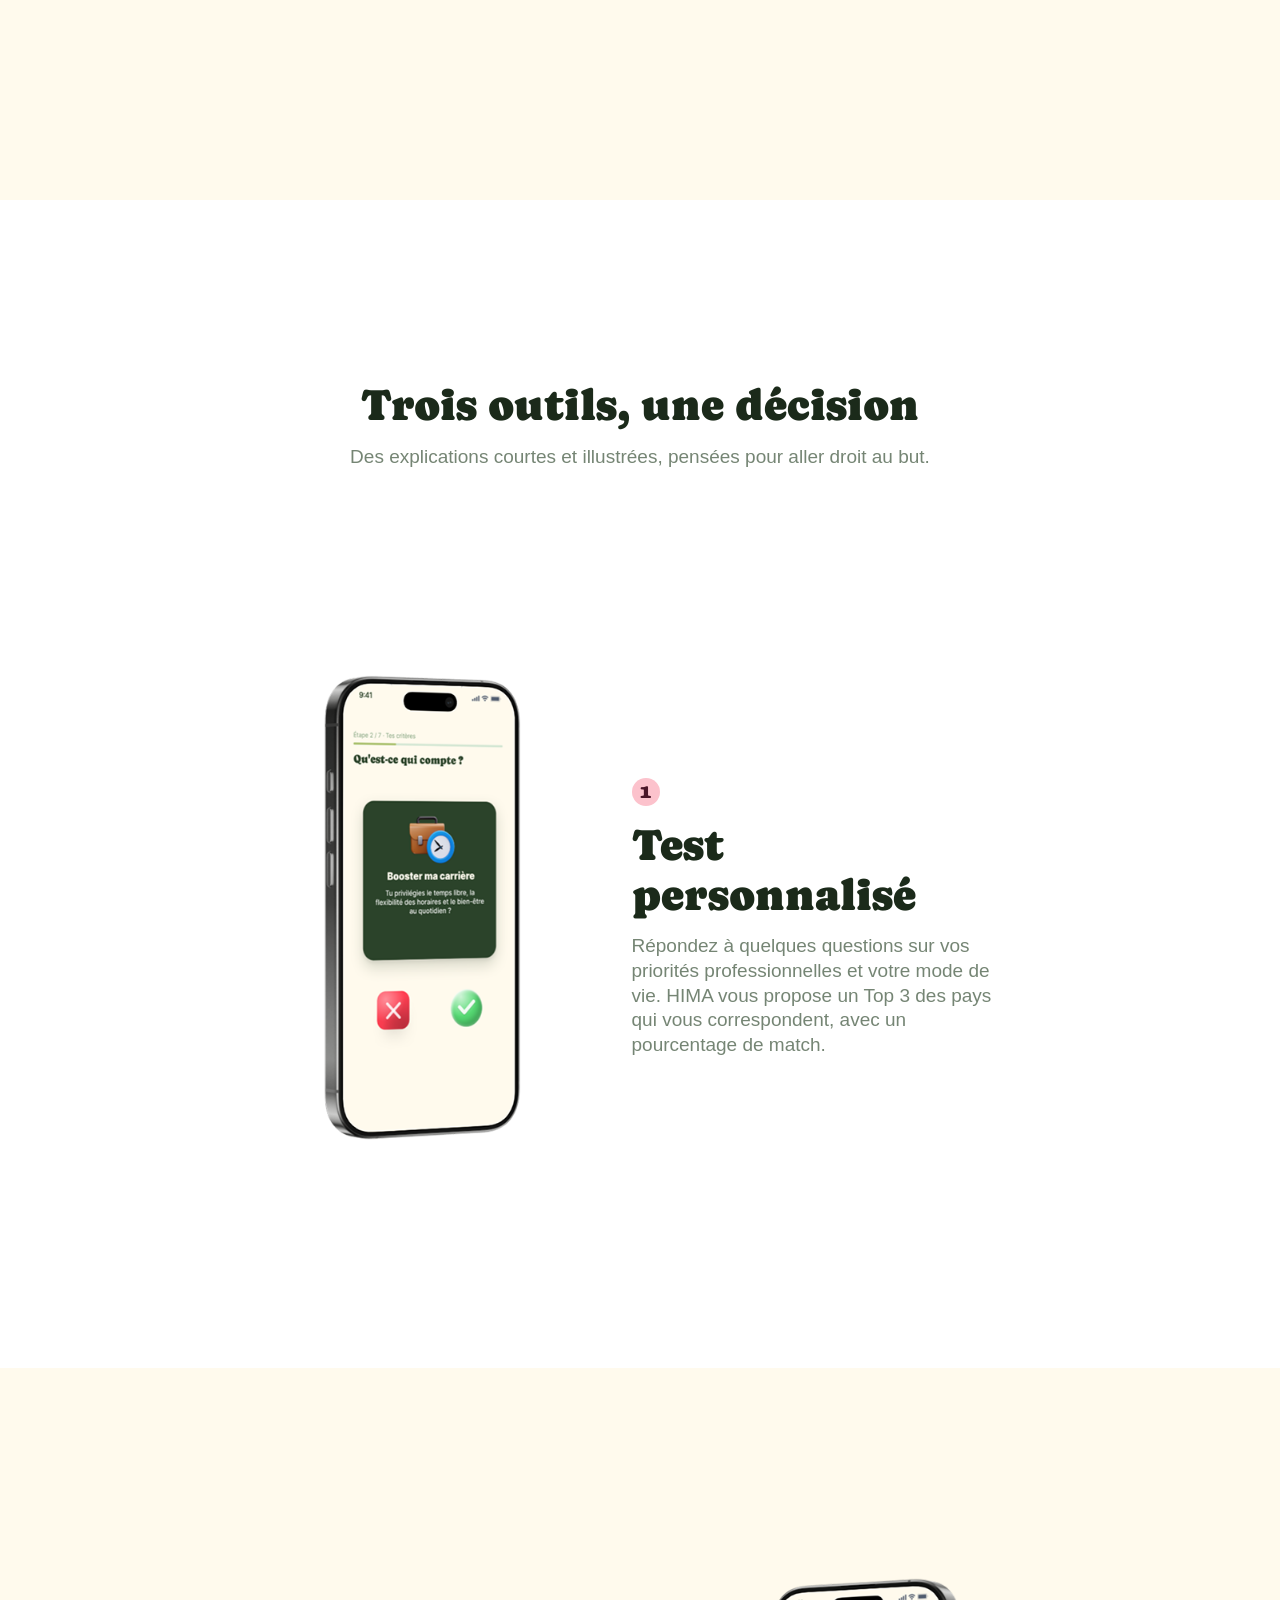
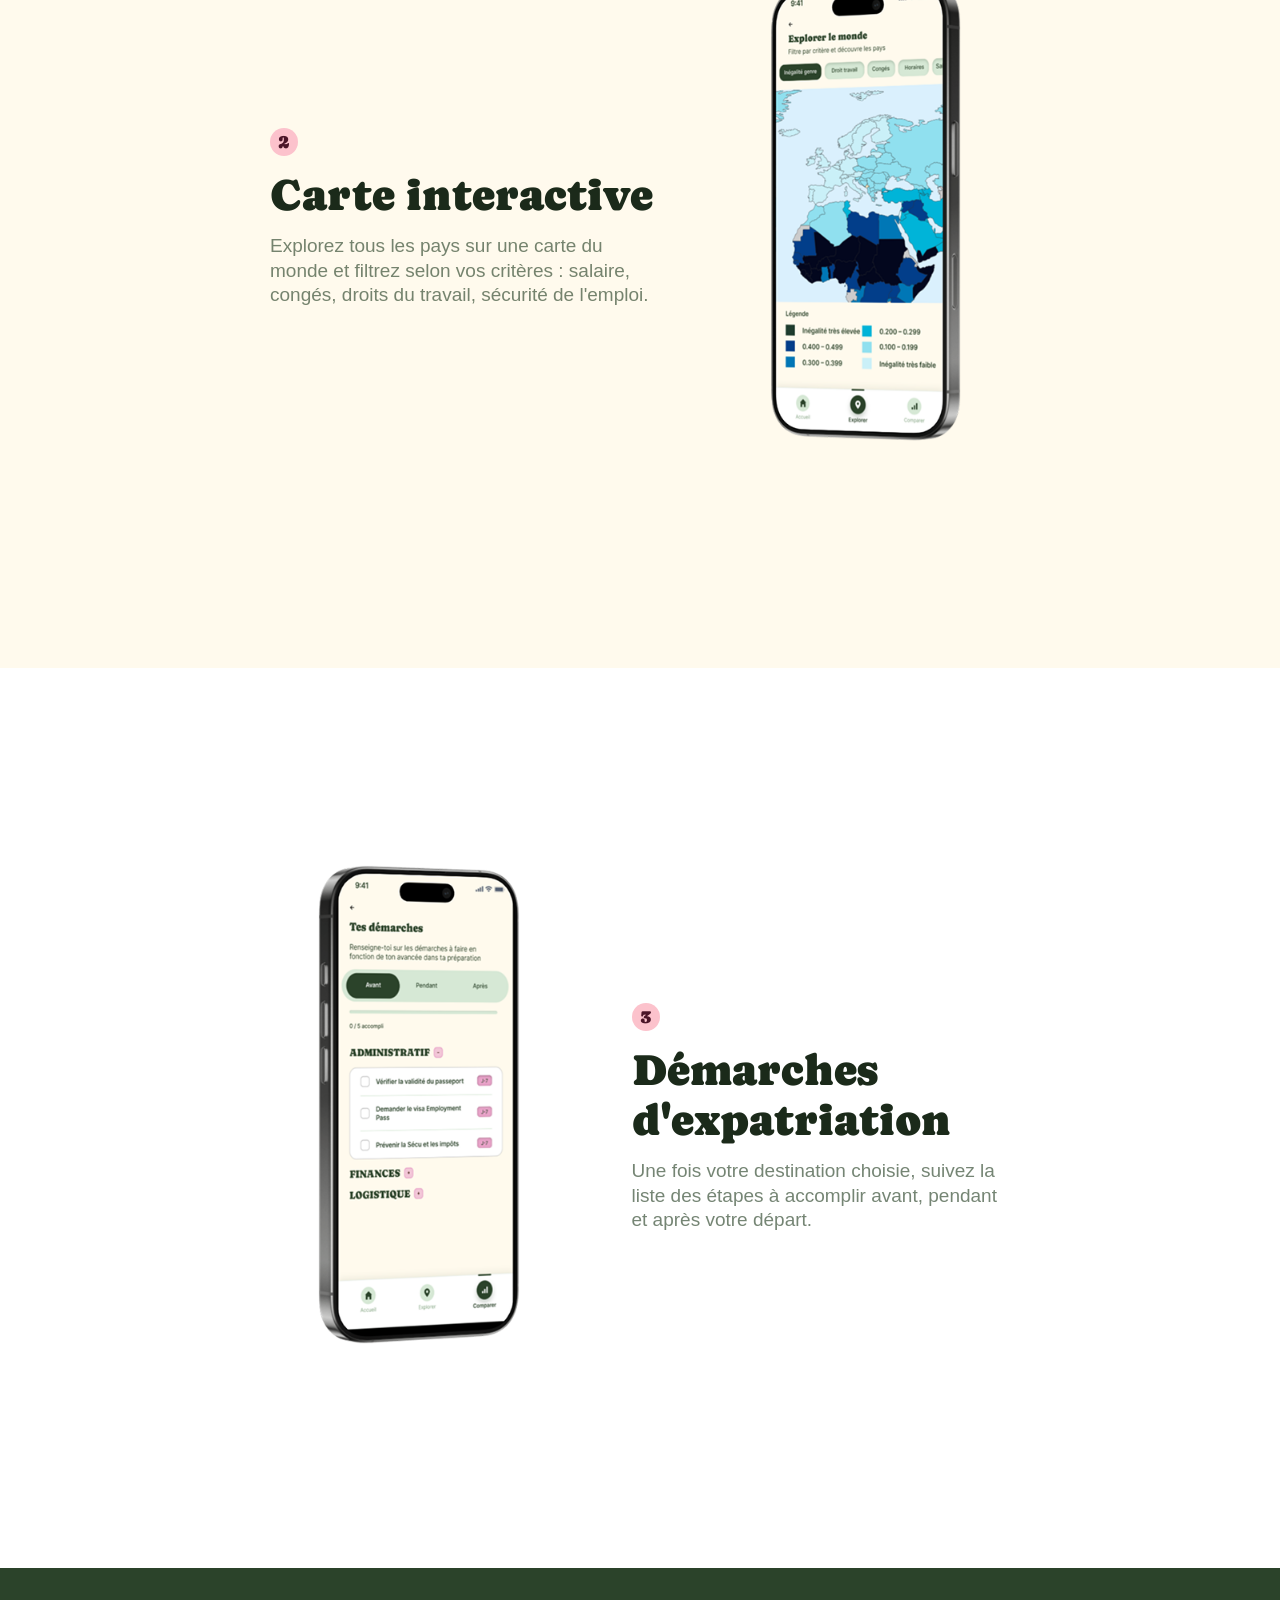
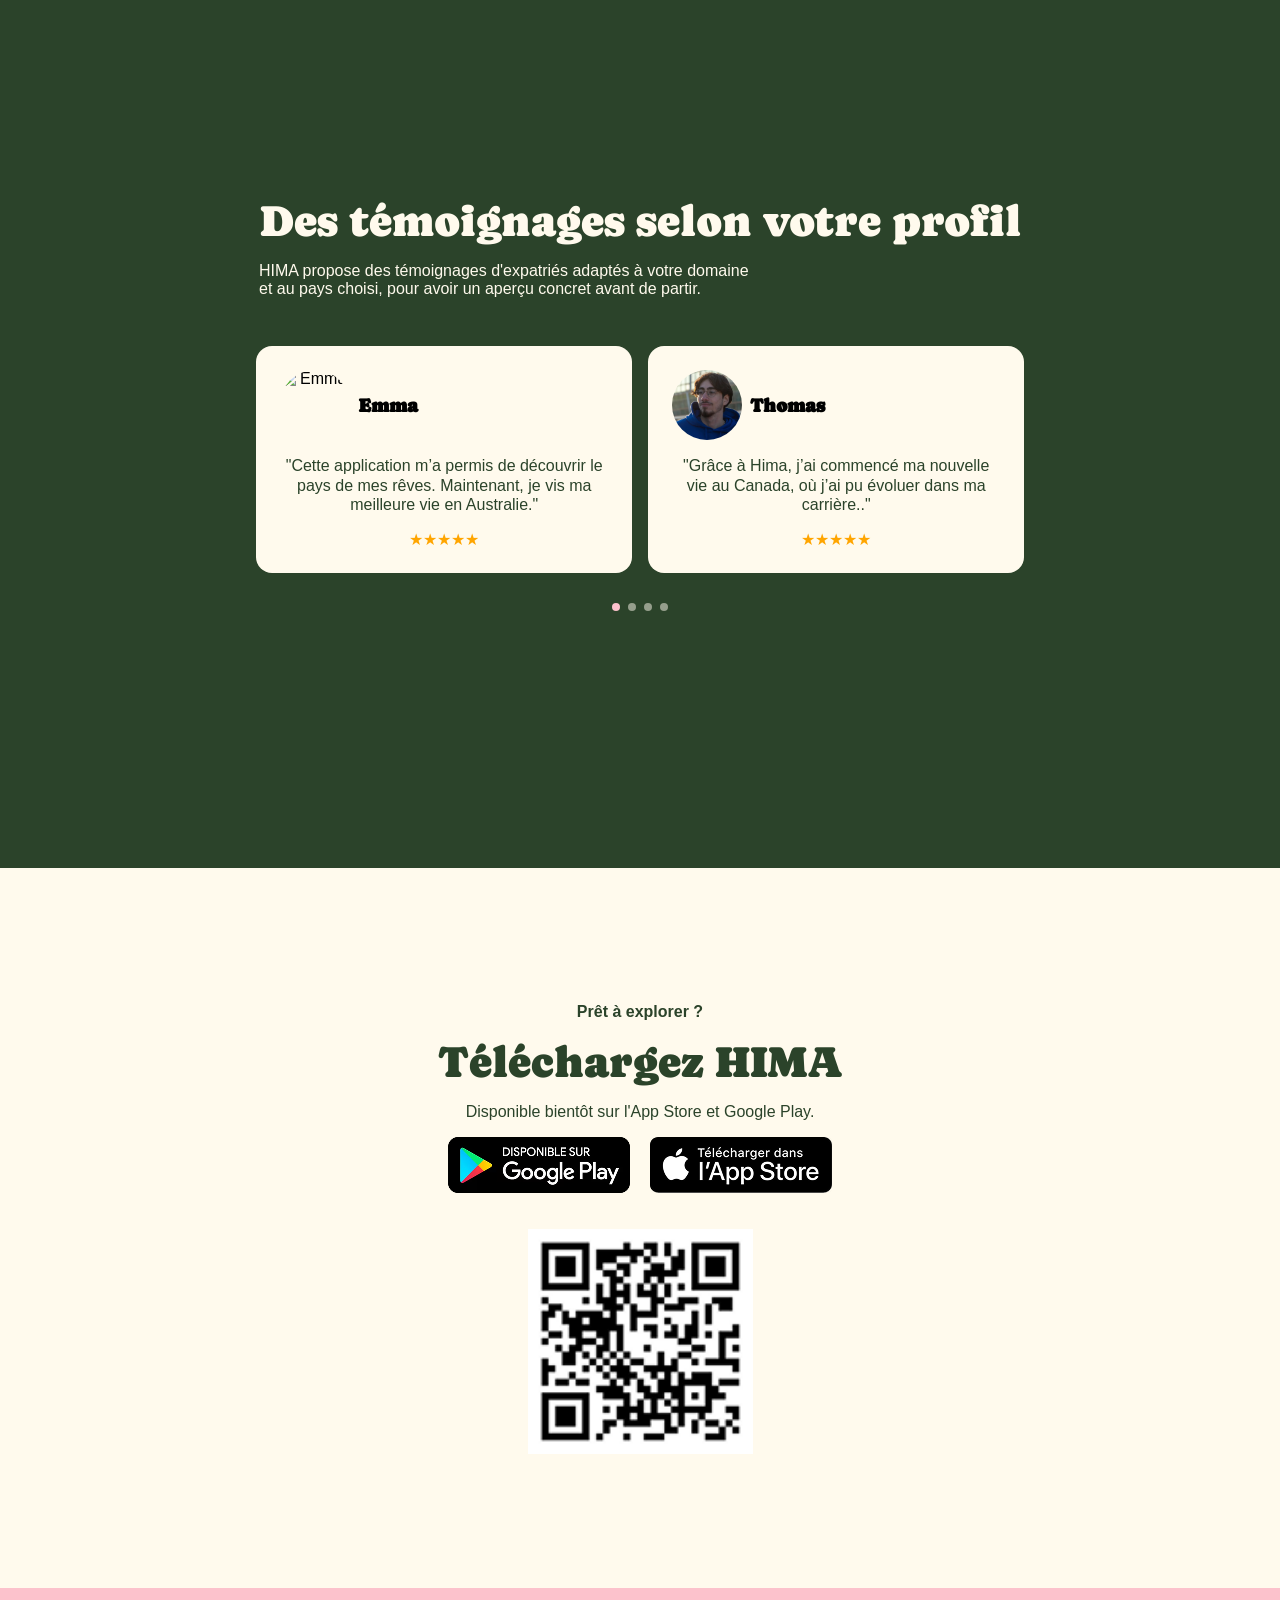
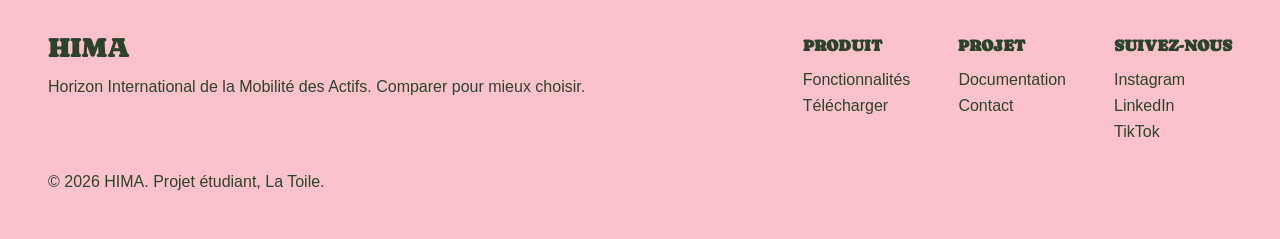
==== commit 25c3683e: "update" ====
--- a/index.html
+++ b/index.html
@@ -18,7 +18,7 @@
     <a href="index.html"><img class="nav-logo" src="img/logo.svg" alt=""></a>
     <div class="nav-links">
       <a class="nav-link" href="doc.html">Documentation</a>
-      <a class="nav-btn" href="https://www.figma.com/design/ZftiyeqBcfB2EOK8GcOpgA/HIMA-PROJECT?node-id=8376-4930&t=Nqp1gOsLv9Fpm5MH-1" target="_blank">Télécharger</a>
+      <a class="nav-btn" href="https://www.figma.com/design/ZftiyeqBcfB2EOK8GcOpgA/HIMA-PROJECT?node-id=8376-4930&t=Nqp1gOsLv9Fpm5MH-1" target="_blank">Figma</a>
     </div>
   </nav>
 
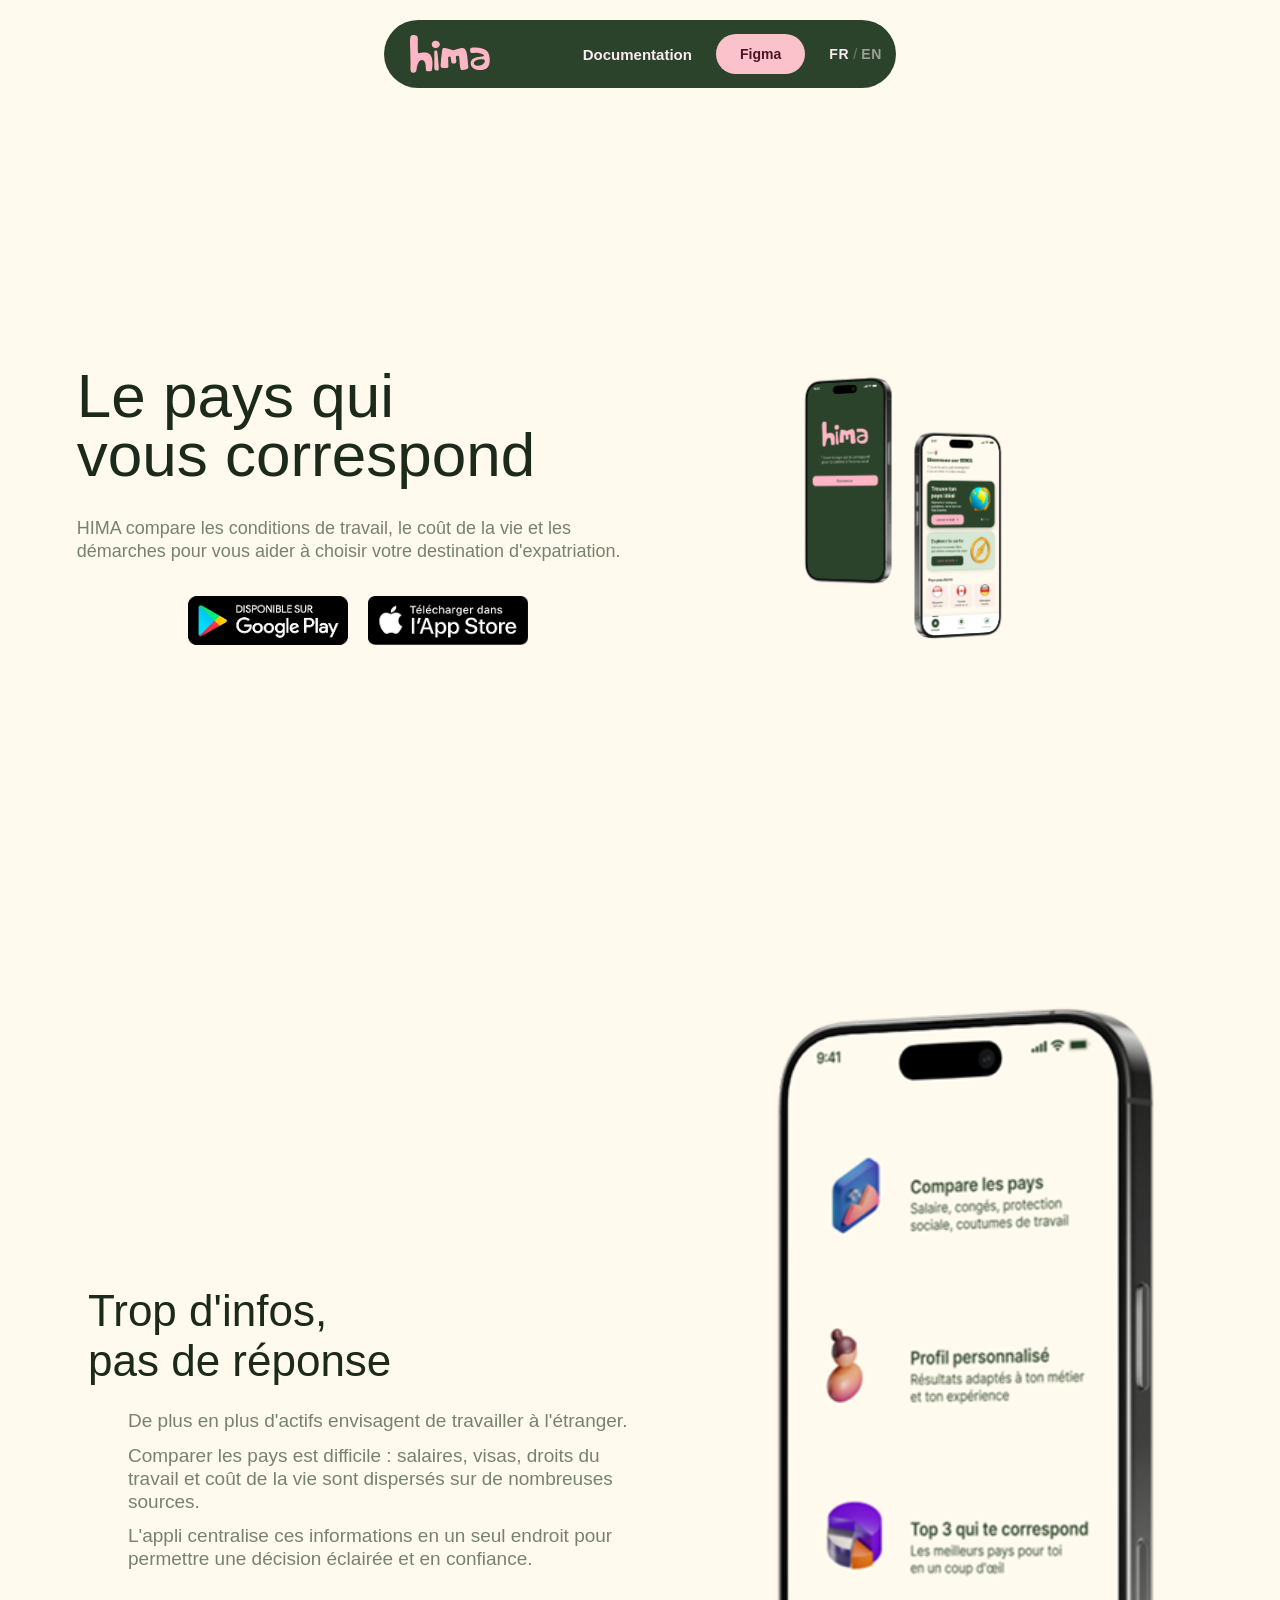
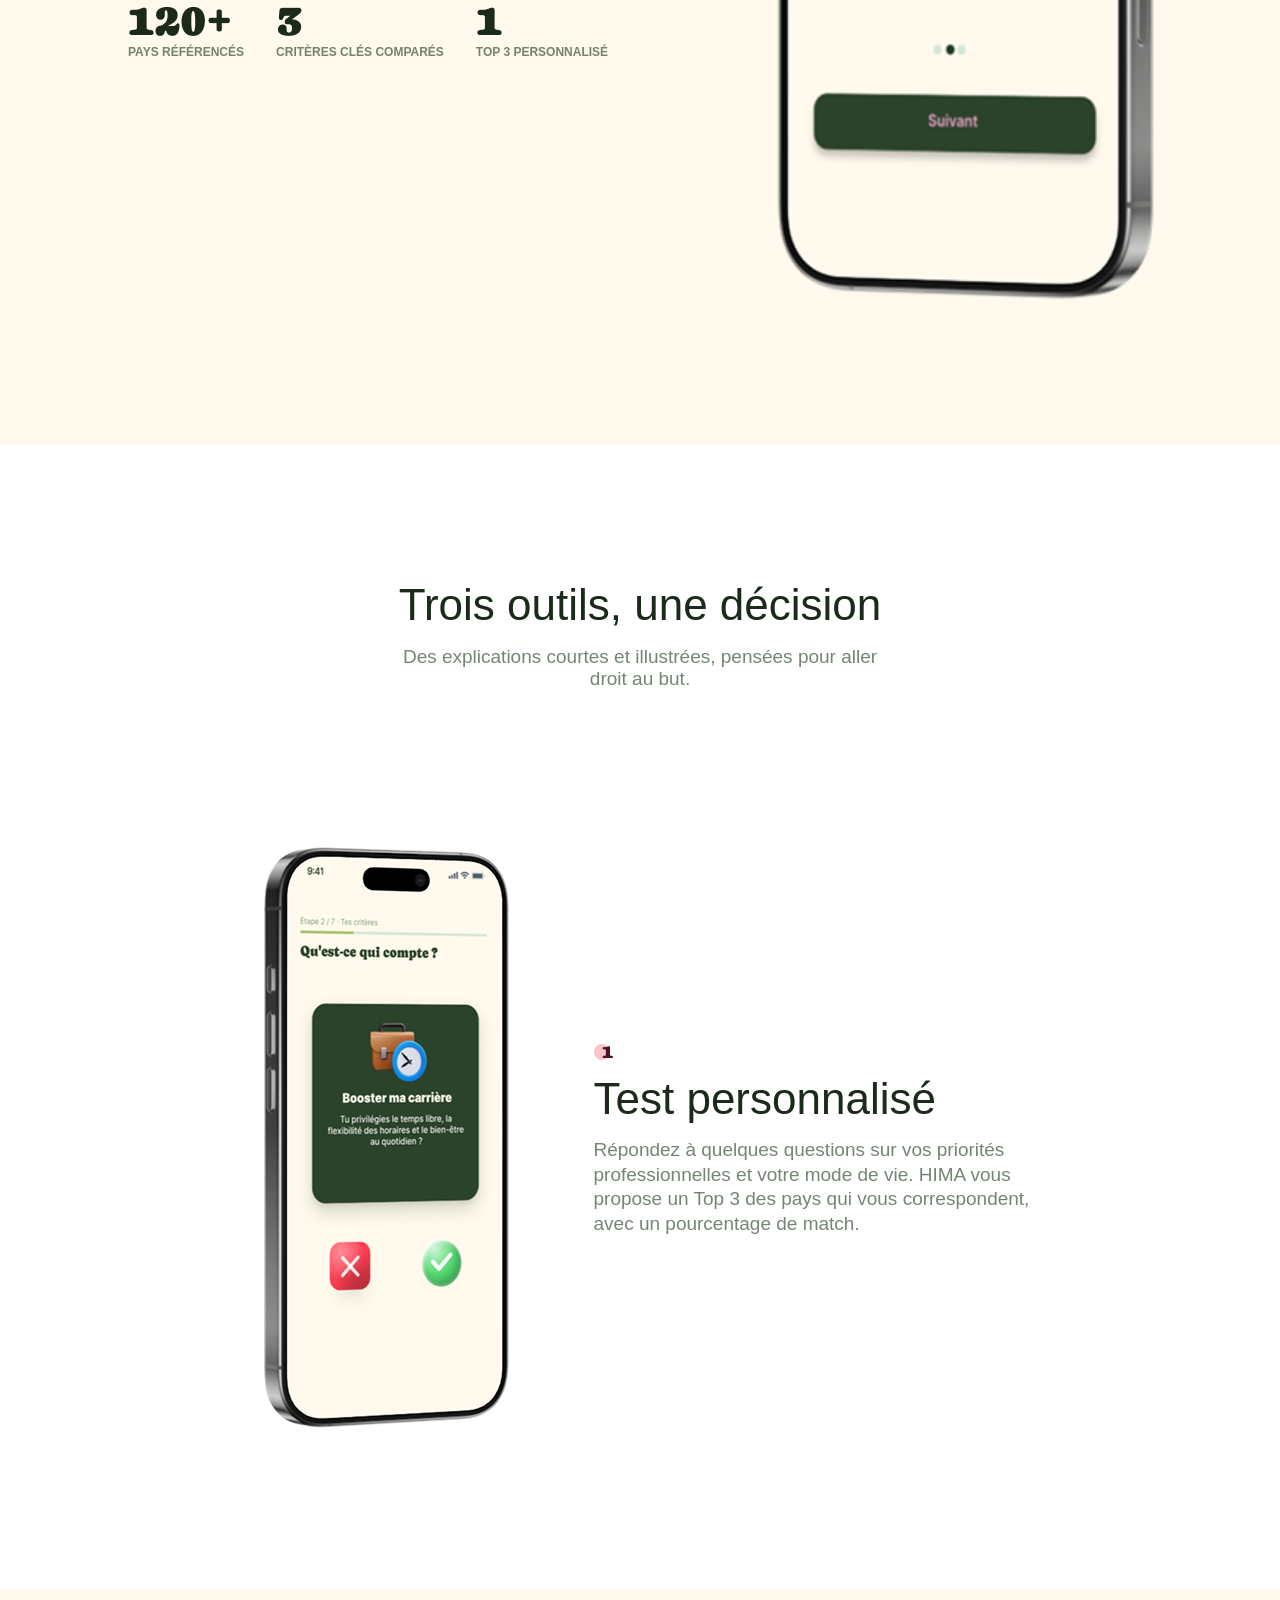
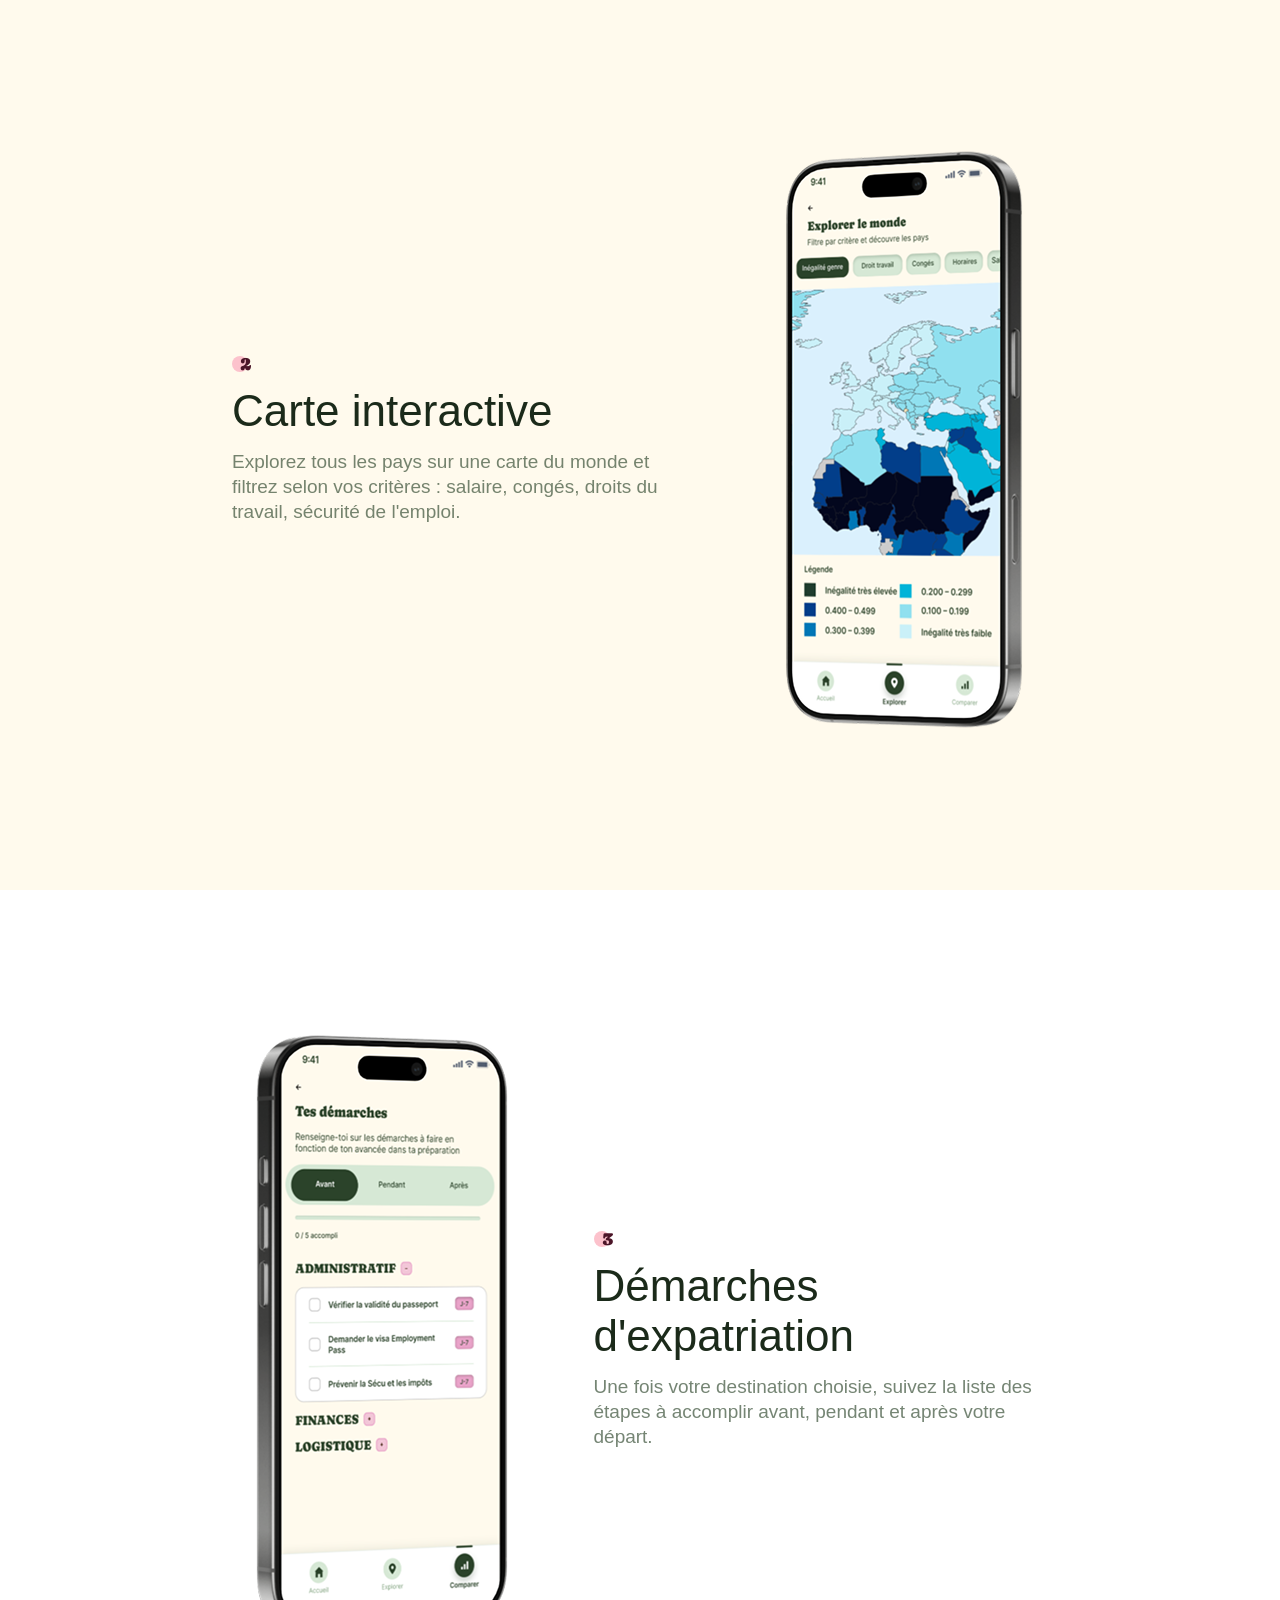
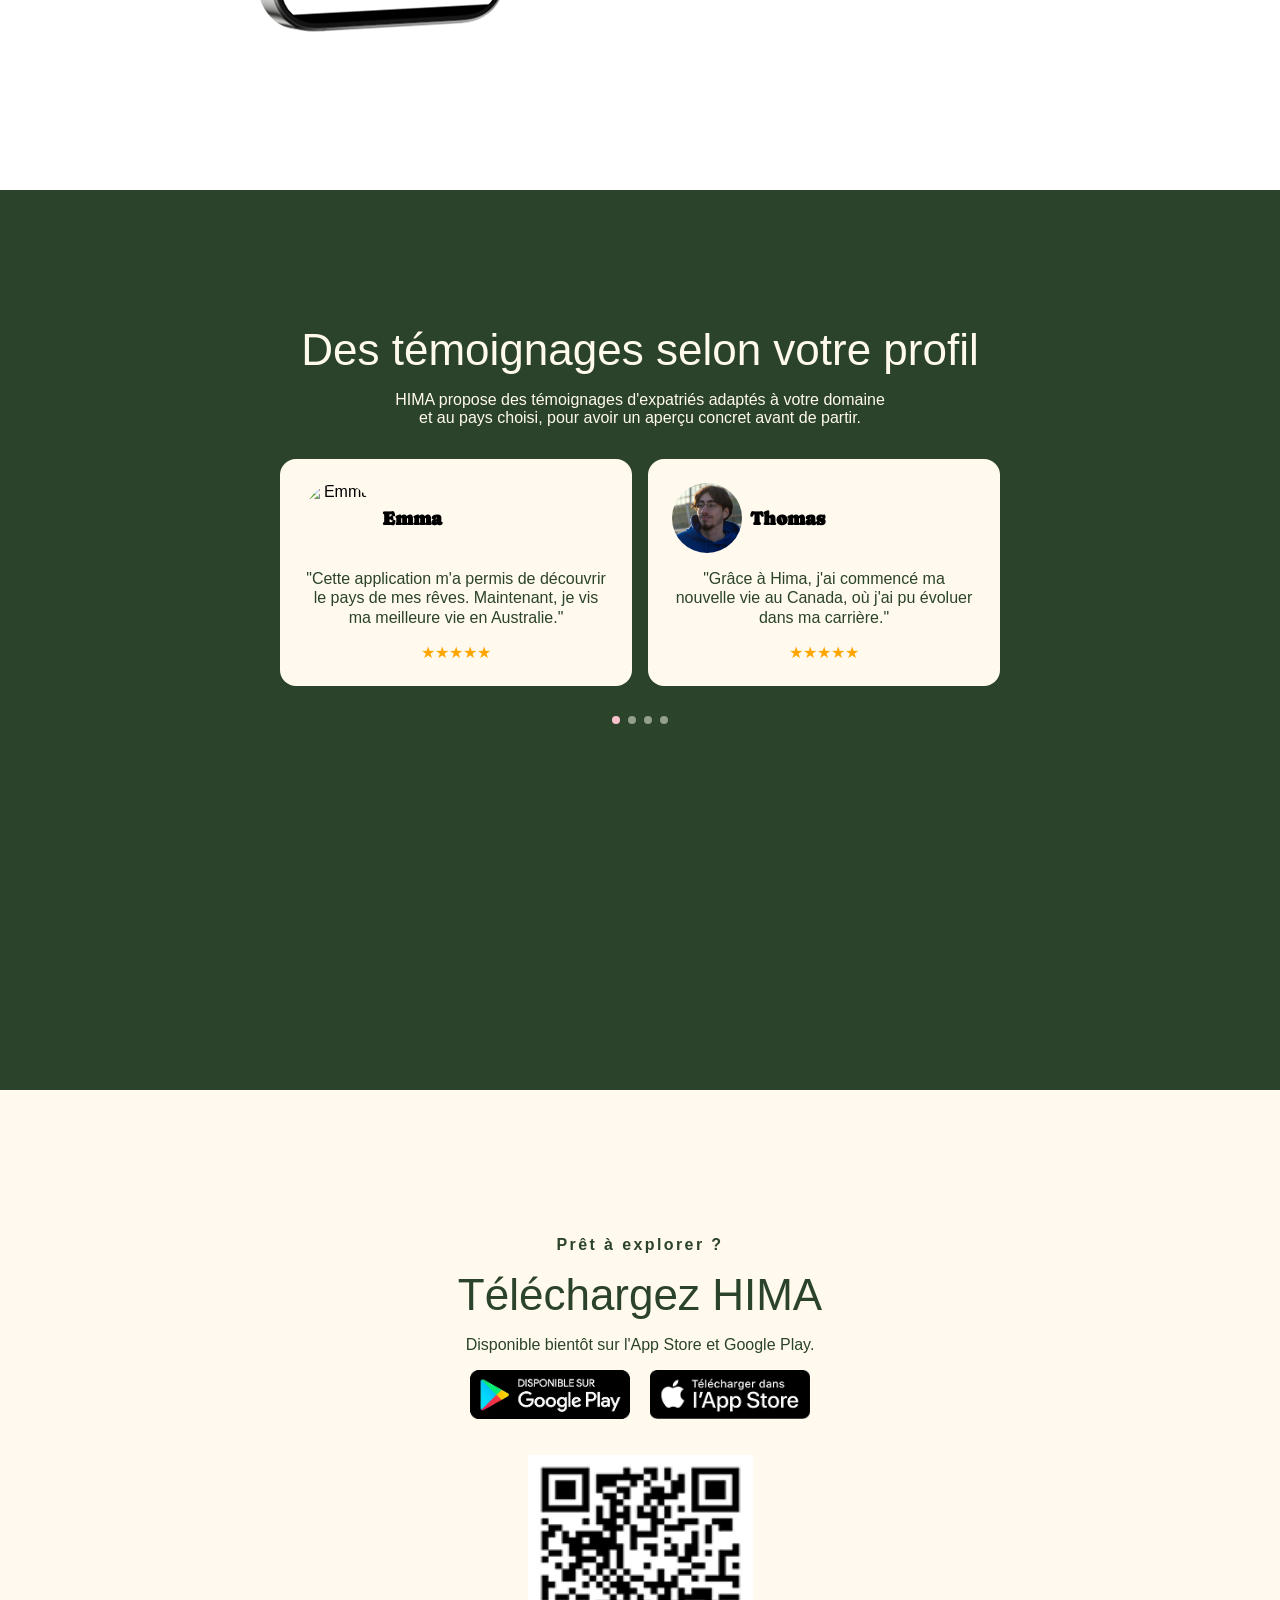
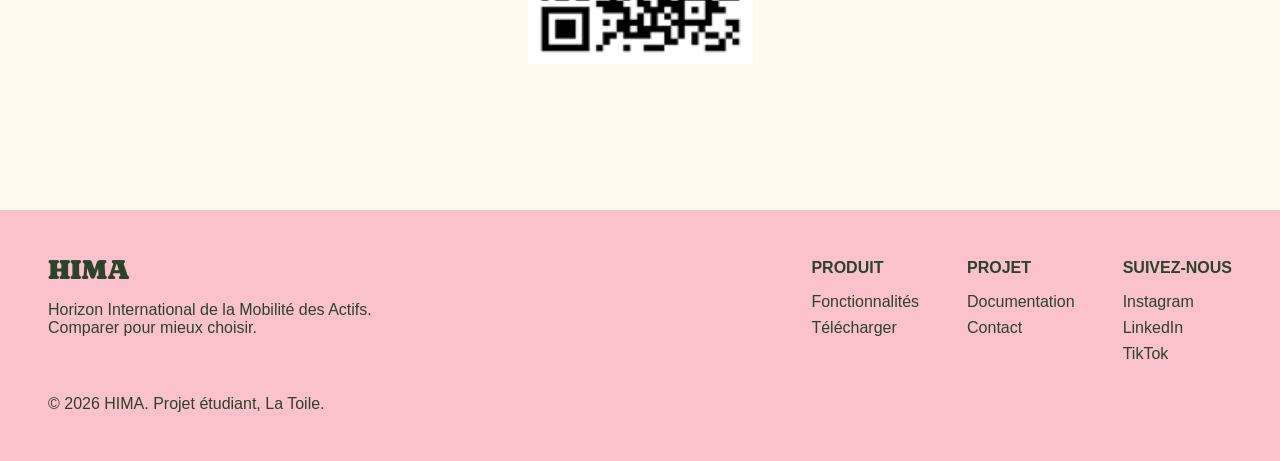
==== commit 7f95f0ea: "update" ====
--- a/index.html
+++ b/index.html
@@ -1,15 +1,16 @@
 <!DOCTYPE html>
-<html>
+<html lang="fr" class="lang-fr">
 
 <head>
   <meta charset="utf-8" />
   <meta name="viewport" content="width=device-width" />
   <title>Projet - Page d'accueil</title>
+  <script>
+    (function(){var l=localStorage.getItem('lang')||'fr';document.documentElement.className='lang-'+l;})();
+  </script>
   <link href="index.css" rel="stylesheet" type="text/css" />
   <link href="style.css" rel="stylesheet" type="text/css" />
   <link rel="stylesheet" href="https://cdn.jsdelivr.net/npm/swiper@11/swiper-bundle.min.css"/>
-
-
 </head>
 
 <body>
@@ -17,16 +18,24 @@
 
     <a href="index.html"><img class="nav-logo" src="img/logo.svg" alt=""></a>
     <div class="nav-links">
-      <a class="nav-link" href="doc.html">Documentation</a>
+      <a class="nav-link" href="doc.html"><span class="t-fr">Documentation</span><span class="t-en">Documentation</span></a>
       <a class="nav-btn" href="https://www.figma.com/design/ZftiyeqBcfB2EOK8GcOpgA/HIMA-PROJECT?node-id=8376-4930&t=Nqp1gOsLv9Fpm5MH-1" target="_blank">Figma</a>
+      <div class="lang-toggle">
+        <button class="lang-btn" data-lang="fr">FR</button>
+        <span class="lang-sep">/</span>
+        <button class="lang-btn" data-lang="en">EN</button>
+      </div>
     </div>
   </nav>
 
   <header class="snap-section">
     <div class="header-content">
       <div class="header-texte">
-        <h1 class="green">Le pays qui <br> vous correspond</h1>
-        <p>HIMA compare les conditions de travail, le coût de la vie et les démarches pour vous aider à choisir votre destination d'expatriation.</p>
+        <h1 class="green"><span class="t-fr">Le pays qui <br> vous correspond</span><span class="t-en">The country that <br> fits you</span></h1>
+        <p>
+          <span class="t-fr">HIMA compare les conditions de travail, le coût de la vie et les démarches pour vous aider à choisir votre destination d'expatriation.</span>
+          <span class="t-en">HIMA compares working conditions, cost of living, and paperwork to help you choose your expat destination.</span>
+        </p>
         <div class="store-buttons">
         <a href="#" class="store-btn">
           <img src="img\icon-google-play 1.png" alt="Google Play">
@@ -35,53 +44,62 @@
           <img src="img\icon-app 1.png" alt="App Store">
         </a>
       </div>
-        
+
       </div>
       <div class="header-img">
-        <img src="img/iPhone 16 Pro.svg" alt="Image Iphone PRO">
+        <img src="img/iPhone 16 Pro.svg" alt="Image Iphone PRO" style="width:100%; max-width:400px; height:auto; display:block;">
       </div>
     </div>
   </header>
   <section class="contexte snap-section">
     <div class="contexte-texte">
-      <h2 class="green">Trop d'infos, <br/> pas de réponse</h2>
+      <h2 class="green"><span class="t-fr">Trop d'infos, <br/> pas de réponse</span><span class="t-en">Too much info, <br/> no answer</span></h2>
       <div class="description">
         <ul class="liste-difficultes">
           <li>
             <div class="difficulte-image">
             </div>
             <div class="difficulte-texte">
-              <p class="green-opacity-reduced ">De plus en plus d’actifs envisagent de travailler à l’étranger.</p>
+              <p class="green-opacity-reduced ">
+                <span class="t-fr">De plus en plus d'actifs envisagent de travailler à l'étranger.</span>
+                <span class="t-en">More and more professionals are considering working abroad.</span>
+              </p>
             </div>
           </li>
           <li>
             <div class="difficulte-image">
             </div>
             <div class="difficulte-texte">
-              <p class="green-opacity-reduced ">Comparer les pays est difficile : salaires, visas, droits du travail et coût de la vie sont dispersés sur de nombreuses sources.</p>
+              <p class="green-opacity-reduced ">
+                <span class="t-fr">Comparer les pays est difficile : salaires, visas, droits du travail et coût de la vie sont dispersés sur de nombreuses sources.</span>
+                <span class="t-en">Comparing countries is difficult: salaries, visas, labor rights, and cost of living are scattered across many sources.</span>
+              </p>
             </div>
           </li>
           <li>
             <div class="difficulte-image">
             </div>
             <div class="difficulte-texte">
-              <p class="green-opacity-reduced ">L’appli centralise ces informations en un seul endroit pour permettre une décision éclairée et en confiance.</p>
+              <p class="green-opacity-reduced ">
+                <span class="t-fr">L'appli centralise ces informations en un seul endroit pour permettre une décision éclairée et en confiance.</span>
+                <span class="t-en">The app centralizes this information in one place, so you can make an informed, confident decision.</span>
+              </p>
             </div>
           </li>
         </ul>
       </div>
       <ul class="contexte-chiffres">
         <li>
-          <h2 class="green">120+</h1>
-            <p class="description">Pays référencés</p>
+          <h2 class="green">120+</h2>
+            <p class="description"><span class="t-fr">Pays référencés</span><span class="t-en">Countries listed</span></p>
         </li>
         <li>
-          <h2 class="green">3</h1>
-            <p class="description">Critères clés comparés</p>
+          <h2 class="green">3</h2>
+            <p class="description"><span class="t-fr">Critères clés comparés</span><span class="t-en">Key criteria compared</span></p>
         </li>
         <li>
-          <h2 class="green">1</h1>
-            <p class="description">Top 3 personnalisé</p>
+          <h2 class="green">1</h2>
+            <p class="description"><span class="t-fr">Top 3 personnalisé</span><span class="t-en">Personalized Top 3</span></p>
         </li>
       </ul>
     </div>
@@ -91,8 +109,11 @@
   </section>
   <section class="features">
     <div class="features-accroche snap-section">
-      <h2 class="green text-align">Trois outils, une décision</h2>
-      <p class="description text-align">Des explications courtes et illustrées, pensées pour aller droit au but.</p>
+      <h2 class="green text-align"><span class="t-fr">Trois outils, une décision</span><span class="t-en">Three tools, one decision</span></h2>
+      <p class="description text-align">
+        <span class="t-fr">Des explications courtes et illustrées, pensées pour aller droit au but.</span>
+        <span class="t-en">Short, illustrated explanations designed to get straight to the point.</span>
+      </p>
     </div>
     <div class="features-container">
       <div class="feature snap-section" id="feature1">
@@ -101,10 +122,10 @@
         </div>
         <div class="feature-text">
           <p class="number-feature">1</p>
-          <h2 class="green">Test personnalisé</h5>
+          <h2 class="green"><span class="t-fr">Test personnalisé</span><span class="t-en">Personalized test</span></h2>
           <p class="green-opacity-reduced">
-            Répondez à quelques questions sur vos priorités professionnelles et votre mode de vie. HIMA vous propose un
-            Top 3 des pays qui vous correspondent, avec un pourcentage de match.
+            <span class="t-fr">Répondez à quelques questions sur vos priorités professionnelles et votre mode de vie. HIMA vous propose un Top 3 des pays qui vous correspondent, avec un pourcentage de match.</span>
+            <span class="t-en">Answer a few questions about your professional priorities and lifestyle. HIMA suggests a Top 3 of countries that match you, along with a match percentage.</span>
           </p>
         </div>
       </div>
@@ -115,10 +136,10 @@
         </div>
         <div class="feature-text">
           <p class="number-feature">2</p>
-          <h2 class="green">Carte interactive</h5>
+          <h2 class="green"><span class="t-fr">Carte interactive</span><span class="t-en">Interactive map</span></h2>
           <p class="green-opacity-reduced">
-            Explorez tous les pays sur une carte du monde et filtrez selon vos critères : salaire, congés, droits du
-            travail, sécurité de l'emploi.
+            <span class="t-fr">Explorez tous les pays sur une carte du monde et filtrez selon vos critères : salaire, congés, droits du travail, sécurité de l'emploi.</span>
+            <span class="t-en">Explore every country on a world map and filter by your criteria: salary, time off, labor rights, job security.</span>
           </p>
         </div>
       </div>
@@ -129,10 +150,10 @@
         </div>
         <div class="feature-text">
           <p class="number-feature">3</p>
-          <h2 class="green">Démarches d'expatriation</h5>
+          <h2 class="green"><span class="t-fr">Démarches d'expatriation</span><span class="t-en">Expatriation steps</span></h2>
           <p class="green-opacity-reduced">
-            Une fois votre destination choisie, suivez la liste des étapes à accomplir avant, pendant et après votre
-            départ.
+            <span class="t-fr">Une fois votre destination choisie, suivez la liste des étapes à accomplir avant, pendant et après votre départ.</span>
+            <span class="t-en">Once you've chosen your destination, follow the list of steps to complete before, during, and after your move.</span>
           </p>
         </div>
       </div>
@@ -144,24 +165,29 @@
 <section id="temoignages" class="snap-section">
   <div class="containet-section-temoinages">
     <hgroup class="h-temoinages">
-      <h2>Des témoignages selon votre profil</h2>
-      <p>HIMA propose des témoignages d'expatriés adaptés à votre domaine <br>
-        et au pays choisi, pour avoir un aperçu concret avant de partir.</p>
+      <h2><span class="t-fr">Des témoignages selon votre profil</span><span class="t-en">Testimonials matched to your profile</span></h2>
+      <p>
+        <span class="t-fr">HIMA propose des témoignages d'expatriés adaptés à votre domaine <br> et au pays choisi, pour avoir un aperçu concret avant de partir.</span>
+        <span class="t-en">HIMA offers testimonials from expats matched to your field <br> and chosen country, giving you a real sense of what to expect before you go.</span>
+      </p>
     </hgroup>
 
     <div class="swiper swiper-temoinages">
       <div class="swiper-wrapper">
 
-        <div class="swiper-slide">          <!-- ← 1 slide -->
+        <div class="swiper-slide">
           <div class="card-temoinages">
             <div class="name-pic">
             <img src="https://img.freepik.com/photos-gratuite/vue-face-belle-femme-enceinte-maison_23-2148765052.jpg?semt=ais_hybrid&w=740&q=80" alt="Emma">
             <h3>Emma</h3>
             </div>
-            <p>"Cette application m’a permis de découvrir le pays de mes rêves. Maintenant, je vis ma meilleure vie en Australie."</p>
+            <p>
+              <span class="t-fr">"Cette application m'a permis de découvrir le pays de mes rêves. Maintenant, je vis ma meilleure vie en Australie."</span>
+              <span class="t-en">"This app helped me discover my dream country. Now I'm living my best life in Australia."</span>
+            </p>
             <div class="stars-temoinages">★★★★★</div>
           </div>
-        </div>                             <!-- ← fermeture de la slide -->
+        </div>
 
         <div class="swiper-slide">
           <div class="card-temoinages">
@@ -169,7 +195,10 @@
             <img src="img/thomas.png" alt="Thomas">
             <h3>Thomas</h3>
                  </div>
-            <p>"Grâce à Hima, j’ai commencé ma nouvelle vie au Canada, où j’ai pu évoluer dans ma carrière.."</p>
+            <p>
+              <span class="t-fr">"Grâce à Hima, j'ai commencé ma nouvelle vie au Canada, où j'ai pu évoluer dans ma carrière."</span>
+              <span class="t-en">"Thanks to Hima, I started my new life in Canada, where I was able to grow in my career."</span>
+            </p>
             <div class="stars-temoinages">★★★★★</div>
           </div>
         </div>
@@ -179,7 +208,10 @@
              <div class="name-pic">
             <img src="https://encrypted-tbn0.gstatic.com/images?q=tbn:ANd9GcQfsR9SSXeI69u-SX86R_dTSHrYbFBQCNCifMVyDBqtQw&s" alt="Lucas">
             <h3>Lucas</h3></div>
-            <p>"J'ai trouvé mon pays idéal rapidement et je vis maintenant aux Pays-Bas depuis 3 ans."</p>
+            <p>
+              <span class="t-fr">"J'ai trouvé mon pays idéal rapidement et je vis maintenant aux Pays-Bas depuis 3 ans."</span>
+              <span class="t-en">"I found my ideal country quickly, and I've now been living in the Netherlands for 3 years."</span>
+            </p>
             <div class="stars-temoinages">★★★★☆</div>
           </div>
         </div>
@@ -190,7 +222,10 @@
 
             <img src="https://img.magnific.com/photos-gratuite/portrait-belle-femme_23-2148860615.jpg" alt="Sarah">
             <h3>Sarah</h3></div>
-            <p>"Avoir un listing des démarches à effectuer avant mon arrivée en Corée a été essentiel pour moi, merci Hima !"</p>
+            <p>
+              <span class="t-fr">"Avoir un listing des démarches à effectuer avant mon arrivée en Corée a été essentiel pour moi, merci Hima !"</span>
+              <span class="t-en">"Having a checklist of steps to complete before arriving in Korea was essential for me, thank you Hima!"</span>
+            </p>
             <div class="stars-temoinages">★★★★★</div>
           </div>
         </div>
@@ -205,9 +240,9 @@
 
   <section class="install snap-section">
     <div class="container-section-install">
-      <h4 class="h-install titre-section">Prêt à explorer ?</h4>
-      <h2 class="h-install">Téléchargez HIMA</h2>
-      <p class="p-install">Disponible bientôt sur l'App Store et Google Play.</p>
+      <h4 class="h-install titre-section"><span class="t-fr">Prêt à explorer ?</span><span class="t-en">Ready to explore?</span></h4>
+      <h2 class="h-install"><span class="t-fr">Téléchargez HIMA</span><span class="t-en">Download HIMA</span></h2>
+      <p class="p-install"><span class="t-fr">Disponible bientôt sur l'App Store et Google Play.</span><span class="t-en">Coming soon on the App Store and Google Play.</span></p>
       <div class="store-buttons">
 
         <a href="#" class="store-btn">
@@ -233,24 +268,26 @@
 
         <div class="name-footer">
           <h2 class="name-project-footer">HIMA</h2>
-          <p class="abrr-name-project-footer">Horizon International de la Mobilité des Actifs. Comparer pour mieux
-            choisir.</p>
+          <p class="abrr-name-project-footer">
+            <span class="t-fr">Horizon International de la Mobilité des Actifs. Comparer pour mieux choisir.</span>
+            <span class="t-en">Horizon International de la Mobilité des Actifs. Compare to choose better.</span>
+          </p>
         </div>
 
         <div class="contact-footer">
           <ul class="liste-cotact-footer-1">
-            <li class="element-horisontal-footer"><h4>PRODUIT</h4> <ul class="liste-contact-footer-2">
-                <li class="element-vertical-footer">Fonctionnalités</li>
-                <li class="element-vertical-footer">Télécharger</li>
+            <li class="element-horisontal-footer"><h4><span class="t-fr">PRODUIT</span><span class="t-en">PRODUCT</span></h4> <ul class="liste-contact-footer-2">
+                <li class="element-vertical-footer"><span class="t-fr">Fonctionnalités</span><span class="t-en">Features</span></li>
+                <li class="element-vertical-footer"><span class="t-fr">Télécharger</span><span class="t-en">Download</span></li>
               </ul>
             </li>
-            <li class="element-horisontal-footer"><h4>PROJET</h4>
+            <li class="element-horisontal-footer"><h4><span class="t-fr">PROJET</span><span class="t-en">PROJECT</span></h4>
               <ul class="liste-contact-footer-2">
                 <li class="element-vertical-footer">Documentation</li>
                 <li class="element-vertical-footer">Contact</li>
               </ul>
             </li>
-            <li class="element-horisontal-footer"><h4>SUIVEZ-NOUS</h4>
+            <li class="element-horisontal-footer"><h4><span class="t-fr">SUIVEZ-NOUS</span><span class="t-en">FOLLOW US</span></h4>
               <ul class="liste-contact-footer-2">
                 <li class="element-vertical-footer"><a href="google.fr">Instagram</a></li>
                 <li class="element-vertical-footer">LinkedIn</li>
@@ -263,12 +300,39 @@
       </div>
 
       <div class="infos-blablabla-footer">
-        <p class="infos-blablabla">© 2026 HIMA. Projet étudiant, La Toile.</p>
+        <p class="infos-blablabla">
+          <span class="t-fr">© 2026 HIMA. Projet étudiant, La Toile.</span>
+          <span class="t-en">© 2026 HIMA. Student project, La Toile.</span>
+        </p>
 
       </div>
     </div>
 
   </footer>
+
+  <script>
+    (function () {
+      var lang = localStorage.getItem('lang') || 'fr';
+      document.documentElement.className = 'lang-' + lang;
+
+      function applyLang(l) {
+        localStorage.setItem('lang', l);
+        document.documentElement.className = 'lang-' + l;
+        document.querySelectorAll('.lang-btn').forEach(function (btn) {
+          btn.classList.toggle('active', btn.dataset.lang === l);
+        });
+      }
+
+      document.addEventListener('click', function (e) {
+        var btn = e.target.closest('.lang-btn');
+        if (btn) applyLang(btn.dataset.lang);
+      });
+
+      document.querySelectorAll('.lang-btn').forEach(function (btn) {
+        btn.classList.toggle('active', btn.dataset.lang === lang);
+      });
+    })();
+  </script>
 
 </body>
   <script src="https://cdn.jsdelivr.net/npm/swiper@11/swiper-bundle.min.js"></script>
--- a/index.css
+++ b/index.css
@@ -1,10 +1,4 @@
-@import url('https://fonts.googleapis.com/css2?family=Caprasimo&display=swap');
-
-/* Le code CSS spécifique à la page d'accueil */
-* {
-  margin: 0px;
-  padding: 0px;
-}
+
 
 html {
   scroll-snap-type: y proximity;
@@ -16,86 +10,64 @@
   box-sizing: border-box;
 }
 
-.green {
-  color: var(--green-secondary);
-}
-h2{
-  font-size:var(--font-size-title-secondary);
-  font-weight:lighter;
-}
-h5{
-  font-size:25px;
-}
-.green-opacity-reduced {
-  color: var(--green-opacity-reduced);
-}
-header{
+.green { color: var(--green-secondary); }
+.green-opacity-reduced { color: var(--green-opacity-reduced); }
+
+h2 {
+  font-size: var(--font-size-title-secondary);
+  font-weight: lighter;
+}
+h5 { font-size: 25px; }
+
+
+header {
   background-color: var(--color-beige);
-  height:100vh;
-  display: flex;
-  justify-content: center;
-  padding-top: 20vh;
+  min-height: 100vh;
+  display: flex;
+  justify-content: center;
+  align-items: center;
+  padding: clamp(120px, 20vh, 200px) var(--section-pad-x) 64px;
 }
 
 .header-content {
   display: flex;
   flex-direction: row;
   align-items: center;
-  height: 80vh;
-  justify-content: center;
+  justify-content: center;
+  gap: clamp(24px, 5vw, 64px);
+  width: 100%;
+  max-width: 1200px;
 }
 
 header .header-texte {
   display: flex;
-  padding: 0px 0px 0px 50px;
-  flex-direction: column;
-  width:45%;
+  flex-direction: column;
   gap: 32px;
-}
-header .header-img{
-  width:55%;
-  height:100%;
-}
-header .header-img img{
-  width: 100%;
-  object-fit: contain;
-  height: 100%;
-
-}
+  flex: 1 1 45%;
+}
+
+
+.header-content {
+  flex-wrap: wrap;
+}
+
 header h1 {
-  font-size: 62px;
-  line-height:0.9;
-  font-weight:lighter;
-}
-
-.titre-section {
-      font-family: "Inter", sans-serif;
-  font-weight: bold;
-  font-size: 16px;
-  letter-spacing: 15%;
-  ;
-}
-
-header p:nth-of-type(2) {
-  max-width: 540px;
-}
-
-.description {
-  font-size: 19px;
-}
+  font-size: clamp(38px, 5vw, 62px);
+  line-height: 0.95;
+  font-weight: lighter;
+}
+
+header p:nth-of-type(2) { max-width: 540px; }
+
+.description { font-size: 19px; }
 
 header p {
   color: var(--green-opacity-reduced);
   font-size: large;
-
-  line-height: 1.2;
-}
-
-header ul {
-  display: flex;
-  gap: 10px;
-}
-
+  line-height: 1.3;
+}
+
+header ul { display: flex; flex-wrap: wrap; gap: 10px; }
 header ul li {
   list-style-type: none;
   border: solid 1px rgb(43, 67, 42, 0.18);
@@ -103,16 +75,8 @@
   background-color: transparent;
   border-radius: 100px;
 }
-
-header ul li a {
-  color: rgb(27, 42, 26, 0.75);
-  text-decoration: none;
-}
-
-header ul li:hover {
-  transform: scale(1.05);
-  transition: ease-in-out 0.4s;
-}
+header ul li a { color: rgb(27, 42, 26, 0.75); text-decoration: none; }
+header ul li:hover { transform: scale(1.05); transition: ease-in-out 0.4s; }
 
 header #button-download {
   background-color: var(--green);
@@ -122,50 +86,51 @@
   text-decoration: none;
   color: var(--color-beige);
 }
-
 header #button-download:hover {
   transform: scale(1.05);
   transition: ease-in-out 0.4s;
   background-color: var(--color-secondary);
-  color:#4B1528;
-}
+  color: #4B1528;
+}
+
 
 .contexte {
   display: flex;
-  width: 100%;
-  height: 100vh;
+  flex-wrap: wrap;
+  min-height: 100vh;
   align-items: center;
   justify-content: center;
   background-color: var(--color-beige);
-  gap: 64px;
+  gap: clamp(32px, 5vw, 64px);
+  padding: var(--section-pad-y) var(--section-pad-x);
 }
 
 .contexte-texte {
   display: flex;
   flex-direction: column;
   gap: 24px;
-  max-width: 40%;
-}
-
-.contexte-texte p:nth-of-type(2) {
-  color: rgb(43, 67, 42, 0.85);
-}
-.contexte-texte .liste-difficultes{
-  display:flex;
-  flex-direction:column;
-  gap:12px;
-}
-.contexte-texte .liste-difficultes li{
-
-  display:flex;
-  list-style-type:none;
-  line-height:1.3;
-}
+  flex: 1 1 420px;
+  max-width: 560px;
+}
+
+.contexte-texte p:nth-of-type(2) { color: rgb(43, 67, 42, 0.85); }
+
+.contexte-texte .liste-difficultes {
+  display: flex;
+  flex-direction: column;
+  gap: 12px;
+}
+.contexte-texte .liste-difficultes li {
+  display: flex;
+  list-style-type: none;
+  line-height: 1.3;
+}
+
 .contexte-texte .contexte-chiffres {
   display: flex;
+  flex-wrap: wrap;
   gap: 32px;
 }
-
 .contexte-texte .contexte-chiffres li {
   color: var(--green-opacity-reduced);
   font-weight: 550;
@@ -173,150 +138,117 @@
   display: flex;
   flex-direction: column;
   list-style-type: none;
-
-}
-.contexte-texte .difficulte-texte p{
+}
+.contexte-texte .difficulte-texte p {
   color: var(--green-opacity-reduced);
-  font-size:19px;
+  font-size: 19px;
   line-height: 1.2;
 }
-.contexte-texte ul li p {
-  font-size: 12px;
-}
+.contexte-texte ul li p { font-size: 12px; }
 
 .contexte-image {
-  max-width: 50%;
-}
-
+  flex: 1 1 320px;
+  max-width: 480px;
+}
 .contexte-image img {
-  height: 80%;
-  width: 80%;
-}
+  width: 100%;
+  height: auto;
+}
+
 
 .features {
   display: flex;
   flex-direction: column;
   justify-content: center;
   align-items: center;
-  height: 100%;
   background-color: white;
 }
 
-.features p:not(.number-feature) {
-  color: var(--green-opacity-reduced);
-
-}
-.number-feature p{
-  padding:16px;
-  border-radius:100%;
-}
-
-.features-container{
-  display: flex;
-  flex-direction: column;
-  gap: 0;
-}
-
-.features-accroche{
+.features p:not(.number-feature) { color: var(--green-opacity-reduced); }
+.number-feature p { padding: 16px; border-radius: 100%; }
+
+.features-container {
+  display: flex;
+  flex-direction: column;
+  width: 100%;
+}
+
+.features-accroche {
   display: flex;
   flex-direction: column;
   gap: 16px;
-  width: 50%;
+  width: min(90%, 640px);
   margin: 0 auto;
-  padding-top: 20vh;
-  align-items: center;
-  justify-content: center;
-  box-sizing: border-box;
-}
-
+  padding: clamp(64px, 15vh, 20vh) var(--section-pad-x) 0;
+  align-items: center;
+  justify-content: center;
+  text-align: center;
+}
 
 .feature {
-  height: 100vh;
-  display: flex;
-  gap: 64px;
-  text-align: center;
-  justify-content: center;
-  align-items: center;
-  box-sizing: border-box;
-}
-
-.feature:first-child{
-    padding-top: 0;
-}
-.text-align{
-  text-align: center;
-}
-
+  min-height: 100vh;
+  display: flex;
+  flex-wrap: wrap;
+  gap: clamp(32px, 5vw, 64px);
+  justify-content: center;
+  align-items: center;
+  padding: 48px var(--section-pad-x);
+}
+
+.text-align { text-align: center; }
 
 .reverse {
-  display: flex;
-  height:100vh;
   flex-direction: row-reverse;
-  background-color:var(--color-beige);
+  background-color: var(--color-beige);
 }
 
 .feature img {
-  height: 80%;
-  width: 80%;
+  width: 100%;
+  max-width: 380px;
+  height: auto;
   object-fit: contain;
   border-radius: 15px;
-  margin-bottom: 15px;
 }
 
 .feature-text {
   display: flex;
-  gap:14px;
+  gap: 14px;
   text-align: left;
-  flex-direction:column;
-  max-width:30%;
-}
-.feature-text p{
-  line-height:1.3;
-  font-size:19px;
-}
-.feature-text p:first-of-type{
-  width:12px;
-  height:12px;
-  display:flex;
-  align-items:center;
-}
+  flex-direction: column;
+  flex: 1 1 320px;
+  max-width: 460px;
+}
+.feature-text p { line-height: 1.3; font-size: 19px; }
+.feature-text p:first-of-type {
+  width: 12px;
+  height: 12px;
+  display: flex;
+  align-items: center;
+}
+
+
+#temoignages { min-height: 100vh; }
+
 .containet-section-temoinages {
+  padding: clamp(64px, 15vh, 20vh) var(--section-pad-x) 48px;
   background-color: var(--color-primary);
-  height: 100vh;
-  align-items:center;
-  display: flex;
-  flex-direction: column;
+  min-height: 100vh;
+  display: flex;
+  flex-direction: column;
+  align-items: center;
 }
 
 .h-temoinages {
   display: flex;
   flex-direction: column;
   color: var(--color-beige);
-  padding: 48px;
+  text-align: center;
   gap: 16px;
-}
-
-
-#feature3{
-    margin-bottom: 0;
-}
-
-#temoignages {
-  height: 100vh;
-}
-
-
-.containet-section-temoinages {
-  padding-top: 20vh;
-  background-color: var(--color-primary);
-  height: 100vh;
-  display: flex;
-  flex-direction: column;
-  align-items: center;
+  margin-bottom: 32px;
 }
 
 .swiper-temoinages {
-  width: 60%;
+  width: min(90%, 720px);
   position: relative;
   overflow: hidden;
 }
@@ -327,9 +259,7 @@
   text-align: center;
 }
 
-.swiper-wrapper {
-  align-items: stretch;
-}
+.swiper-wrapper { align-items: stretch; }
 
 .card-temoinages {
   background: var(--color-beige);
@@ -347,38 +277,30 @@
   background: var(--color-beige) !important;
   opacity: 0.5;
 }
-
 .swiper-pagination-temoinages .swiper-pagination-bullet-active {
   background: var(--color-secondary) !important;
   opacity: 1;
 }
 
-.name-pic{
-  display:flex;
+.name-pic {
+  display: flex;
   flex-direction: row;
   align-items: center;
   gap: 8px;
 }
-
 .card-temoinages img {
   width: 70px;
   height: 70px;
   border-radius: 50%;
   object-fit: cover;
 }
-
-.card-temoinages h3 {
-  margin: 10px 0;
-}
+.card-temoinages h3 { margin: 10px 0; }
 .card-temoinages p {
   color: var(--green);
-  font-size:16px;
+  font-size: 16px;
   line-height: 1.2;
 }
-
-.stars-temoinages {
-  color: orange;
-}
+.stars-temoinages { color: orange; }
 
 
 .container-section-install {
@@ -386,55 +308,69 @@
   flex-direction: column;
   gap: 16px;
   background-color: var(--color-beige);
-  height: 80vh;
+  min-height: 80vh;
   width: 100%;
   color: var(--color-primary);
   justify-content: center;
   align-items: center;
-}
-
+  padding: 48px var(--section-pad-x);
+  text-align: center;
+}
 
 .store-buttons {
   display: flex;
+  flex-wrap: wrap;
   gap: 20px;
   align-items: center;
-}
-
-
-.store-btn {
-  transition: 0.3s;
-  gap: 0px;
-}
-
-.store-img {
- 
-  border-radius: 16px;
-  object-fit: cover;
-}
-
-
-.store-btn:hover {
-  transform: scale(1.05);
-  opacity: 0.85;
-}
-
-
-
-
-
-.store-btn span {
-  display: block;
-  font-size: 11px;
-}
-
-
-.store-btn strong {
-  font-size: 18px;
-}
+  justify-content: center;
+}
+
+.store-btn { transition: 0.3s; }
+.store-btn img { max-width: 160px; height: auto; }
+.store-btn:hover { transform: scale(1.05); opacity: 0.85; }
+.store-btn span { display: block; font-size: 11px; }
+.store-btn strong { font-size: 18px; }
 
 .QR-code {
   height: 25vh;
   width: 25vh;
   padding-top: 16px;
-
-}+}
+
+
+@media (max-width: 900px) {
+  header { padding-top: 120px; min-height: auto; padding-bottom: 48px; }
+  .header-content { flex-direction: column; }
+  header .header-texte,
+  header .header-img { flex: 1 1 100%; max-width: 100%; text-align: center; }
+  header .header-texte { align-items: center; }
+  header ul { justify-content: center; }
+
+  .contexte { flex-direction: column; text-align: center; }
+  .contexte-texte { align-items: center; max-width: 100%; }
+  .contexte-texte .liste-difficultes li { flex-direction: column; align-items: center; text-align: center; }
+  .contexte-texte .contexte-chiffres { justify-content: center; }
+  .contexte-image { max-width: 100%; }
+
+  .feature, .reverse { flex-direction: column; text-align: center; padding: 64px var(--section-pad-x); min-height: auto; }
+  .feature-text { text-align: center; align-items: center; max-width: 100%; }
+  .feature-text p:first-of-type { margin: 0 auto; }
+
+  .swiper-temoinages { width: 100%; }
+}
+
+header .header-img {
+  flex: 1 1 45%;
+  min-width: 0;
+  max-width: 500px ;
+  width: auto;
+  height: auto;
+}
+header .header-img img {
+  display: block;
+  width: 100%;
+  max-width: 100%;
+  height: auto;
+  object-fit: contain;
+}
+
--- a/style.css
+++ b/style.css
@@ -1,186 +1,119 @@
 @import url('https://fonts.googleapis.com/css2?family=Caprasimo&display=swap');
+
 html {
   height: 100%;
   width: 100%;
   background-color: #FFF1E5;
-  
 }
 
 :root {
-    --color-primary: #2B432A;
-    --color-secondary: #FCC2CC;
-    --color-green-salade: #D6E8D5;
-    --color-rose-light: #FBEAF0;
-    --color-beige: #FFFAED;
-    --green: #2B432A;
-    --green-opacity-reduced: rgb(43, 67, 42, 0.65);
-    --green-secondary: #1B2A1A;
-    --font-size-title-secondary: 44px;
-    --red:#4B1528;
-}
-
-*{
-  font-family: "Inter",sans-serif;
+  --color-primary: #2B432A;
+  --color-secondary: #FCC2CC;
+  --color-green-salade: #D6E8D5;
+  --color-rose-light: #FBEAF0;
+  --color-beige: #FFFAED;
+  --green: #2B432A;
+  --green-opacity-reduced: rgb(43, 67, 42, 0.65);
+  --green-secondary: #1B2A1A;
+  --font-size-title-secondary: 44px;
+  --red: #4B1528;
+
+  --section-pad-x: clamp(20px, 6vw, 175px);
+  --section-pad-y: clamp(48px, 8vh, 96px);
+}
+
+* {
+  font-family: "Inter", sans-serif;
   margin: 0px;
-}
-h1, h2, h3, h4, h5, h6{
+  box-sizing: border-box;
+}
+
+h1, h2, h3, h4, h5, h6 {
   font-family: "Caprasimo", sans-serif;
 }
-button, a{
+
+button, a {
   border-radius: 16px;
   text-decoration: none;
-  
-}
-
-.button-primary{
-background-color: var(--color-primary);
-color: var(--color-rose-light);
-}
-.button-secondary{
+}
+
+.titre-section {
+  font-family: "Inter", sans-serif;
+  font-weight: bold;
+  font-size: 16px;
+  letter-spacing: 0.15em;
+}
+
+.button-primary {
+  background-color: var(--color-primary);
+  color: var(--color-rose-light);
+}
+.button-secondary {
   background-color: var(--color-green-salade);
   color: var(--color-secondary);
-
-}
-.button-dowland{
+}
+.button-dowland {
   background-color: var(--color-secondary);
   color: var(--color-primary);
   padding: 8px;
   font-weight: 700;
 }
-.button-link{
+.button-link {
   background-color: var(--color-rose-light);
   color: var(--color-primary);
   padding: 8px;
   font-weight: 600;
 }
 
-
-
-
-
-
-
-
-
-footer{
-  width: 100%;
+.number-feature {
+  font-family: caprasimo;
   background-color: var(--color-secondary);
-  color: var(--color-primary);
-}
-
-.all-content-footer *{
-  padding: 0px;
-  margin: 0px;
-}
-
-.all-content-footer{
- padding: 48px;
- display: flex;
-  flex-direction: column;
-  gap: 32px;
-}
-
-.content-footer{
-  display: flex;
-  flex-direction: row;
-  justify-content: space-between;
-  align-items: flex-start;
-  gap: 40px;
-}
-
-.name-footer{
-  display: flex;
-  flex-direction: column;
-  gap: 20px;
-}
-
-.name-project-footer{
-  font-size: 28px;
-  line-height: 0.8;
-}
-
-.liste-cotact-footer-1{
-  display: flex;
-  flex-direction: row;
-  gap: 48px;
-  list-style: none;
-}
-
-.element-horisontal-footer{
-  display: flex;
-  flex-direction: column;
-  gap: 12px;
-  font-size: 1rem;
-  font-weight: bold;
-  
-}
-.liste-contact-footer-2{
-  list-style: none;
-  display: flex;
-  flex-direction: column;
-  gap: 8px;
-}
-.element-vertical-footer{
-  font-weight: normal;
-  
-  
-}
-.element-vertical-footer:first-child{
-  padding-top: 4px;
-}
-.element-vertical-footer a {
-text-decoration: none;
-color: var(--color-primary);
-}
-
-
-
-.infos-blablabla-footer{
-  display: flex;
-  flex-direction: column-reverse;
-}
-
-
-  .nav{
+  border-radius: 100%;
+  width: fit-content;
+  height: fit-content;
+  padding: 8px;
+  color: #4B1528;
+}
+
+
+.nav {
   position: fixed;
-  z-index:101;
+  z-index: 101;
   top: 20px;
   left: 30%;
   right: 30%;
-  
-
   display: flex;
   align-items: center;
   justify-content: space-between;
   padding: 14px 14px 14px 26px;
   border-radius: 100px;
-  background:  var(--green);
-}
- 
-.nav-logo{
+  background: var(--green);
+}
+
+.nav-logo {
   display: block;
   width: 80px;
   max-width: 100%;
   height: auto;
-
-}
- 
-.nav-links{
+}
+
+.nav-links {
   display: flex;
   align-items: center;
   gap: 24px;
 }
- 
-.nav-link{
+
+.nav-link {
   font-family: 'Inter', sans-serif;
   font-weight: 600;
   font-size: 15px;
   color: var(--color-rose-light);
   text-decoration: none;
-}
-.nav-link:hover{ color: var(--color-green-salade); }
- 
-.nav-btn{
+  white-space: nowrap;
+}
+.nav-link:hover { color: var(--color-green-salade); }
+
+.nav-btn {
   background: var(--color-secondary);
   color: var(--red);
   font-family: 'Inter', sans-serif;
@@ -189,17 +122,135 @@
   padding: 12px 24px;
   border-radius: 100px;
   text-decoration: none;
-}
-.nav-btn:hover{ background: var(--color-green-salade);
-color: var(--green); }
-
-.number-feature{
-  font-family:caprasimo;
+  white-space: nowrap;
+}
+.nav-btn:hover {
+  background: var(--color-green-salade);
+  color: var(--green);
+}
+
+
+.lang-toggle {
+  display: flex;
+  align-items: center;
+  gap: 4px;
+}
+.lang-btn {
+  font-family: 'Inter', sans-serif;
+  font-weight: 700;
+  font-size: 14px;
+  letter-spacing: 0.05em;
+  color: var(--color-rose-light);
+  opacity: 0.55;
+  background: none;
+  border: none;
+  cursor: pointer;
+  padding: 0;
+  transition: opacity 0.2s;
+}
+.lang-btn:hover, .lang-btn.active { opacity: 1; }
+.lang-sep {
+  color: rgba(251, 234, 240, 0.35);
+  font-size: 14px;
+}
+
+html.lang-en .t-fr { display: none !important; }
+html.lang-fr .t-en { display: none !important; }
+
+
+footer {
+  width: 100%;
   background-color: var(--color-secondary);
-  width:fit-content;
-  border-radius: 100%;
-  width:fit-content;
-  height:fit-content;
-  padding:8px;
-  color:#4B1528;
+  color: var(--color-primary);
+}
+
+.all-content-footer * {
+  padding: 0px;
+  margin: 0px;
+}
+
+.all-content-footer {
+  padding: 48px clamp(20px, 6vw, 48px);
+  display: flex;
+  flex-direction: column;
+  gap: 32px;
+}
+
+.content-footer {
+  display: flex;
+  flex-direction: row;
+  flex-wrap: wrap;
+  justify-content: space-between;
+  align-items: flex-start;
+  gap: 40px;
+}
+
+.name-footer {
+  display: flex;
+  flex-direction: column;
+  gap: 20px;
+  max-width: 340px;
+}
+
+.name-project-footer {
+  font-size: 28px;
+  line-height: 0.8;
+}
+
+.liste-cotact-footer-1 {
+  display: flex;
+  flex-direction: row;
+  flex-wrap: wrap;
+  gap: 48px;
+  list-style: none;
+}
+
+.element-horisontal-footer {
+  display: flex;
+  flex-direction: column;
+  gap: 12px;
+  font-size: 1rem;
+  font-weight: bold;
+}
+.liste-contact-footer-2 {
+  list-style: none;
+  display: flex;
+  flex-direction: column;
+  gap: 8px;
+}
+.element-vertical-footer {
+  font-weight: normal;
+}
+.element-vertical-footer:first-child {
+  padding-top: 4px;
+}
+.element-vertical-footer a {
+  text-decoration: none;
+  color: var(--color-primary);
+}
+
+.infos-blablabla-footer {
+  display: flex;
+  flex-direction: column-reverse;
+}
+
+
+@media (max-width: 900px) {
+  .nav {
+    left: 12px;
+    right: 12px;
+    padding: 10px 10px 10px 18px;
+  }
+  .nav-logo { width: 56px; }
+  .nav-links { gap: 12px; }
+  .nav-link { font-size: 12px; }
+  .nav-btn { padding: 9px 16px; font-size: 11px; }
+  .lang-btn { font-size: 12px; }
+
+  .content-footer { flex-direction: column; gap: 28px; }
+  .liste-cotact-footer-1 { gap: 32px; }
+}
+
+@media (max-width: 480px) {
+  .nav-link { display: none; }
 }
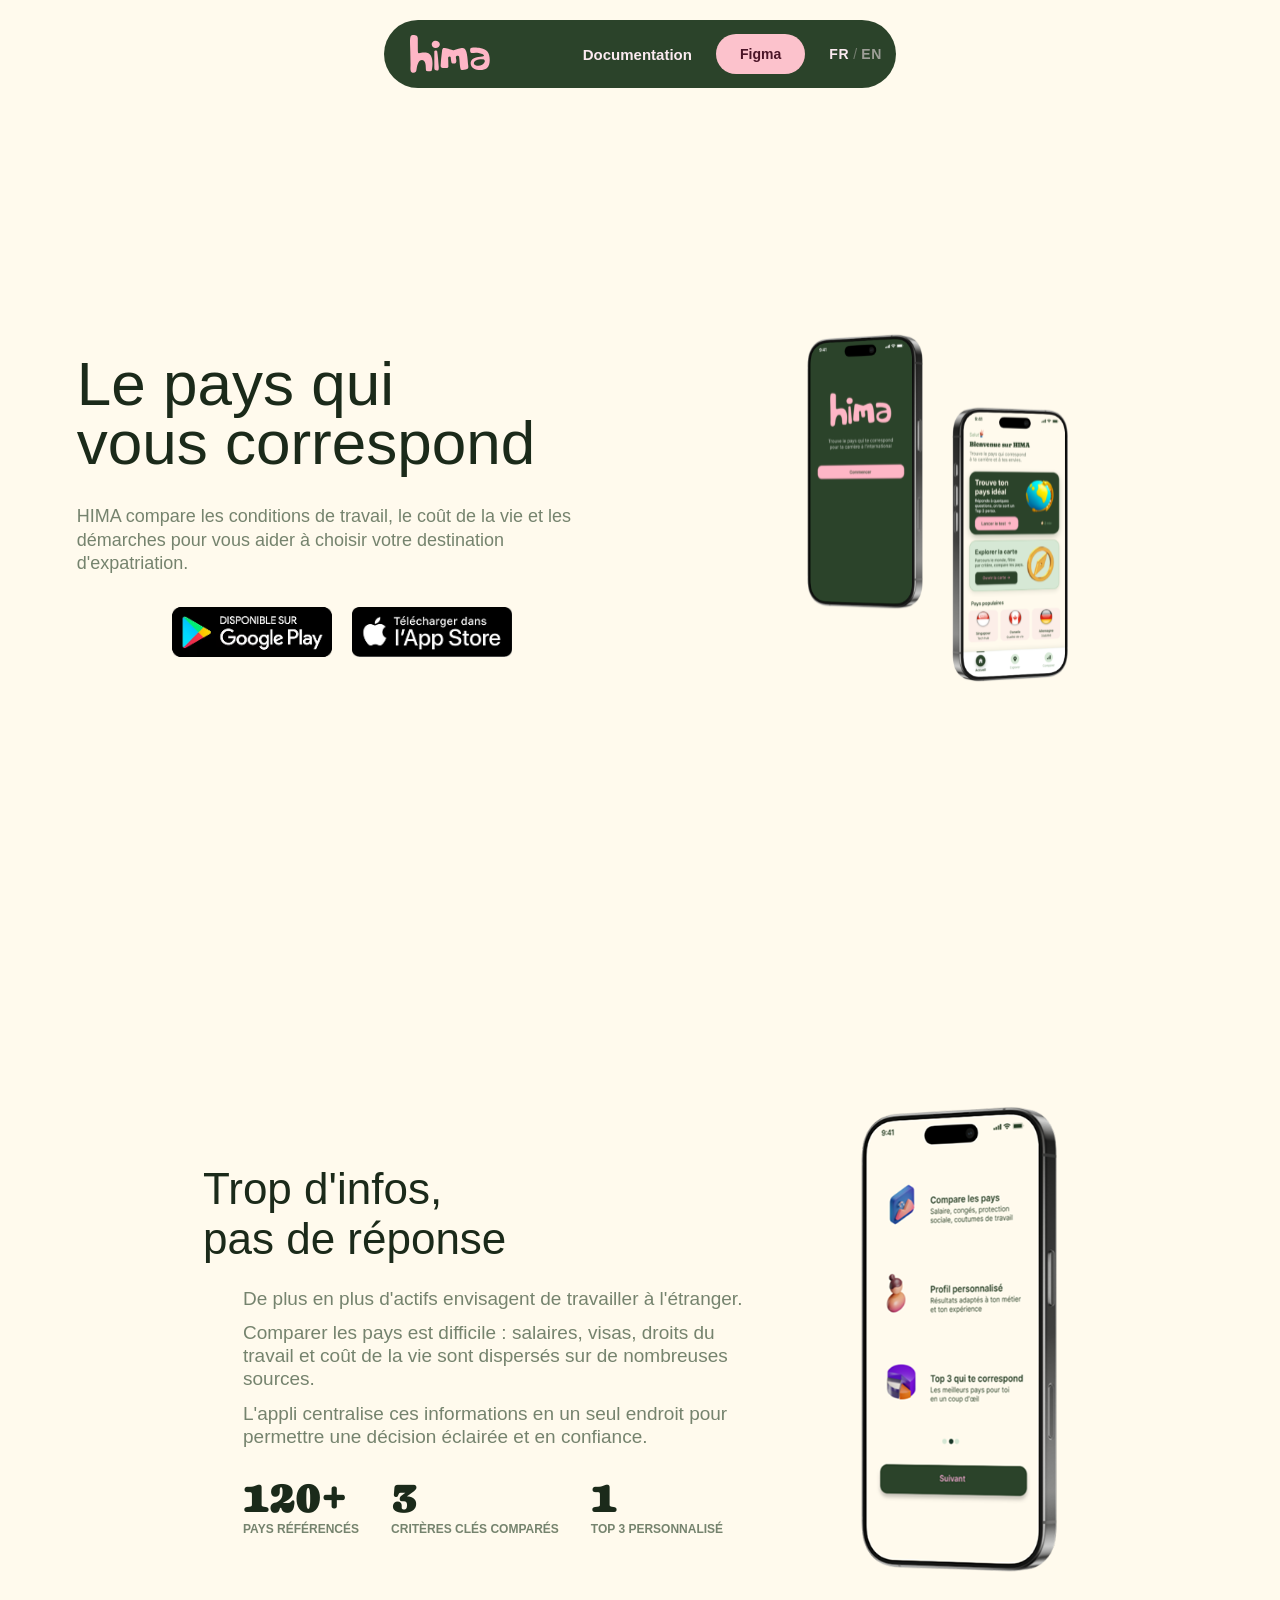
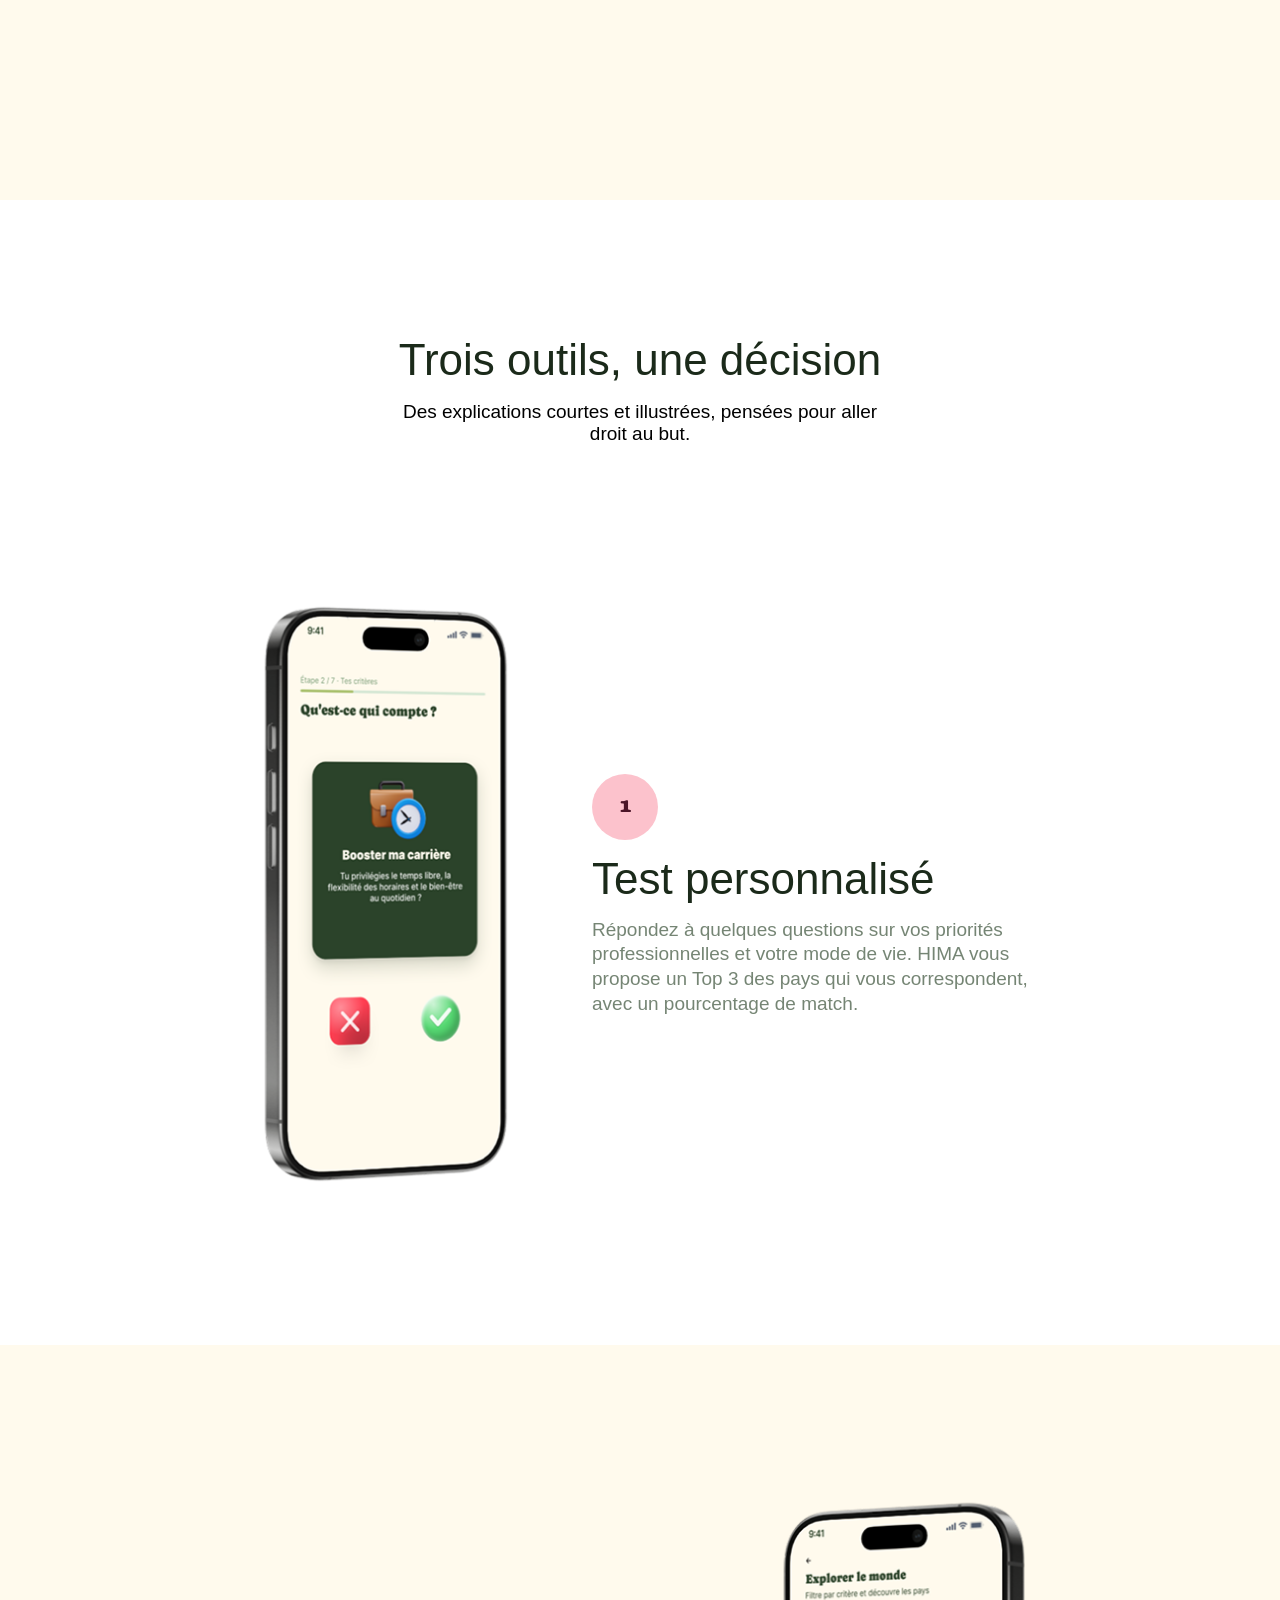
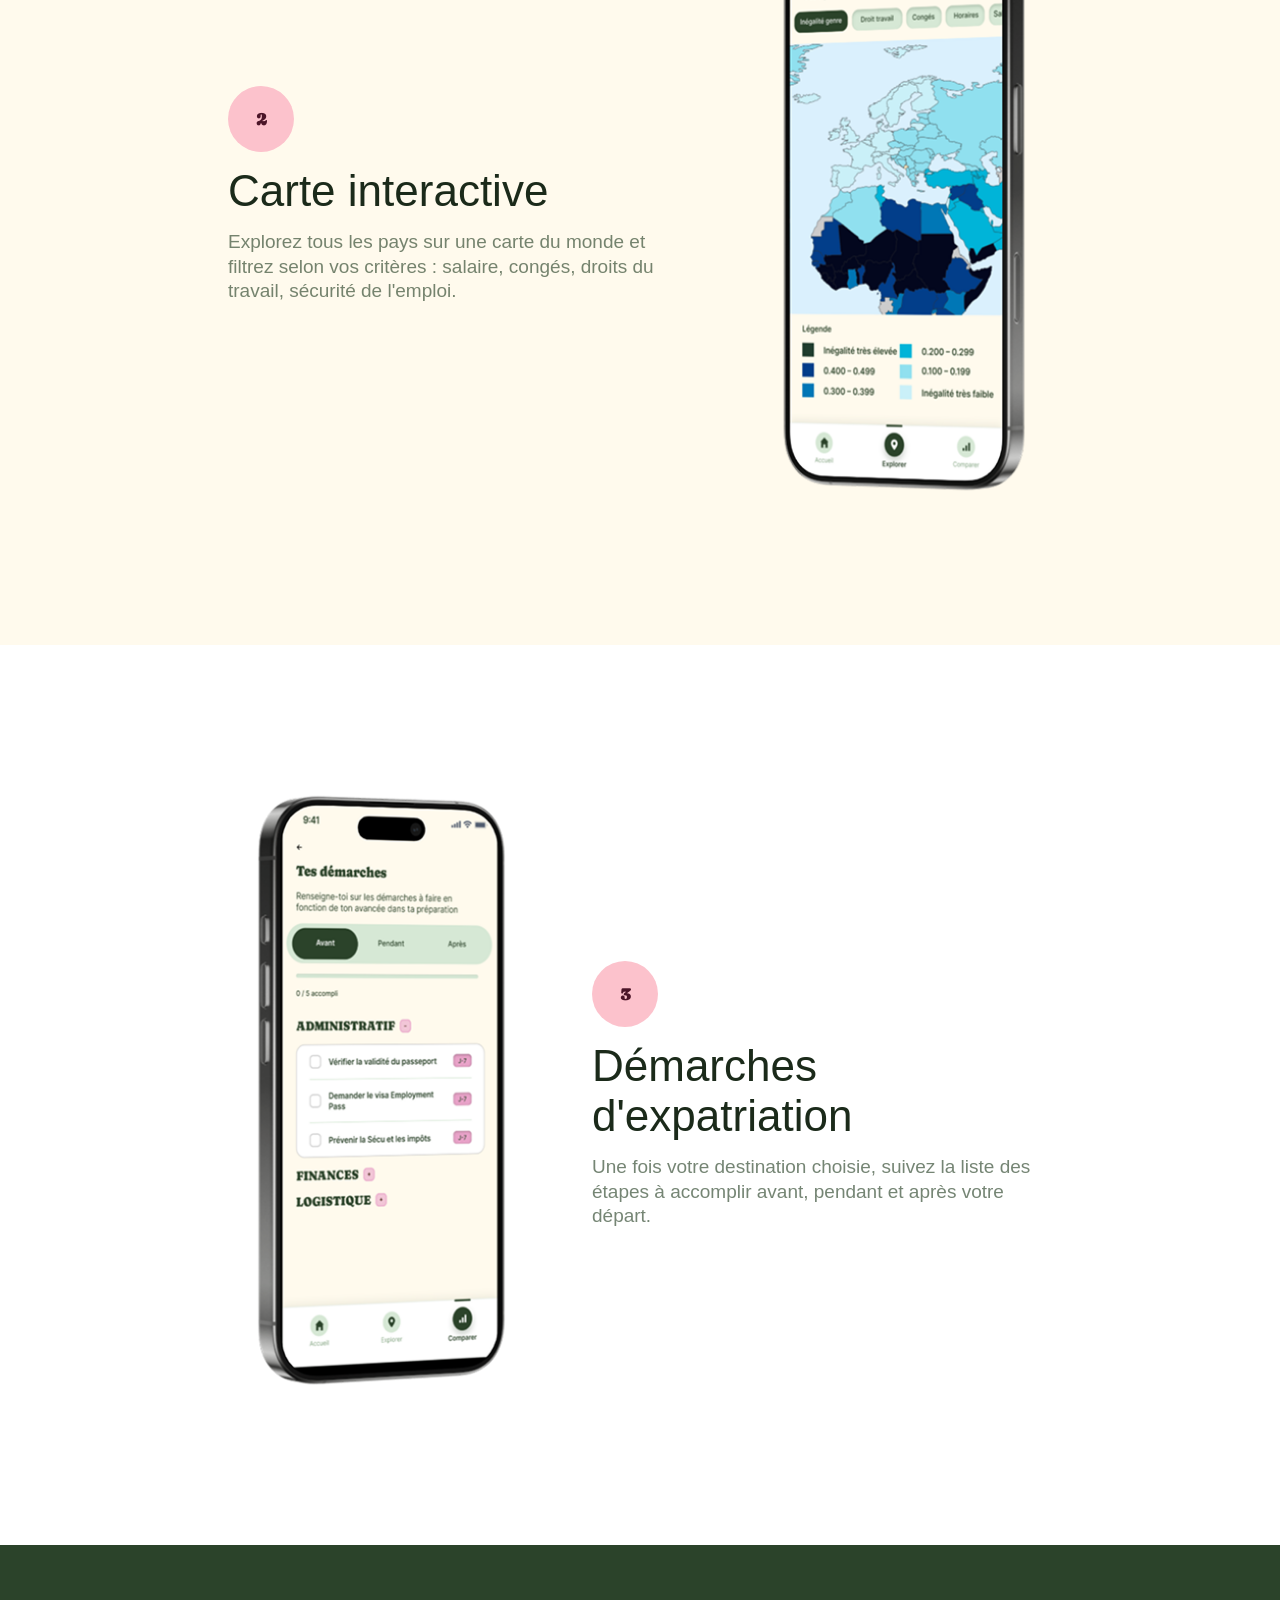
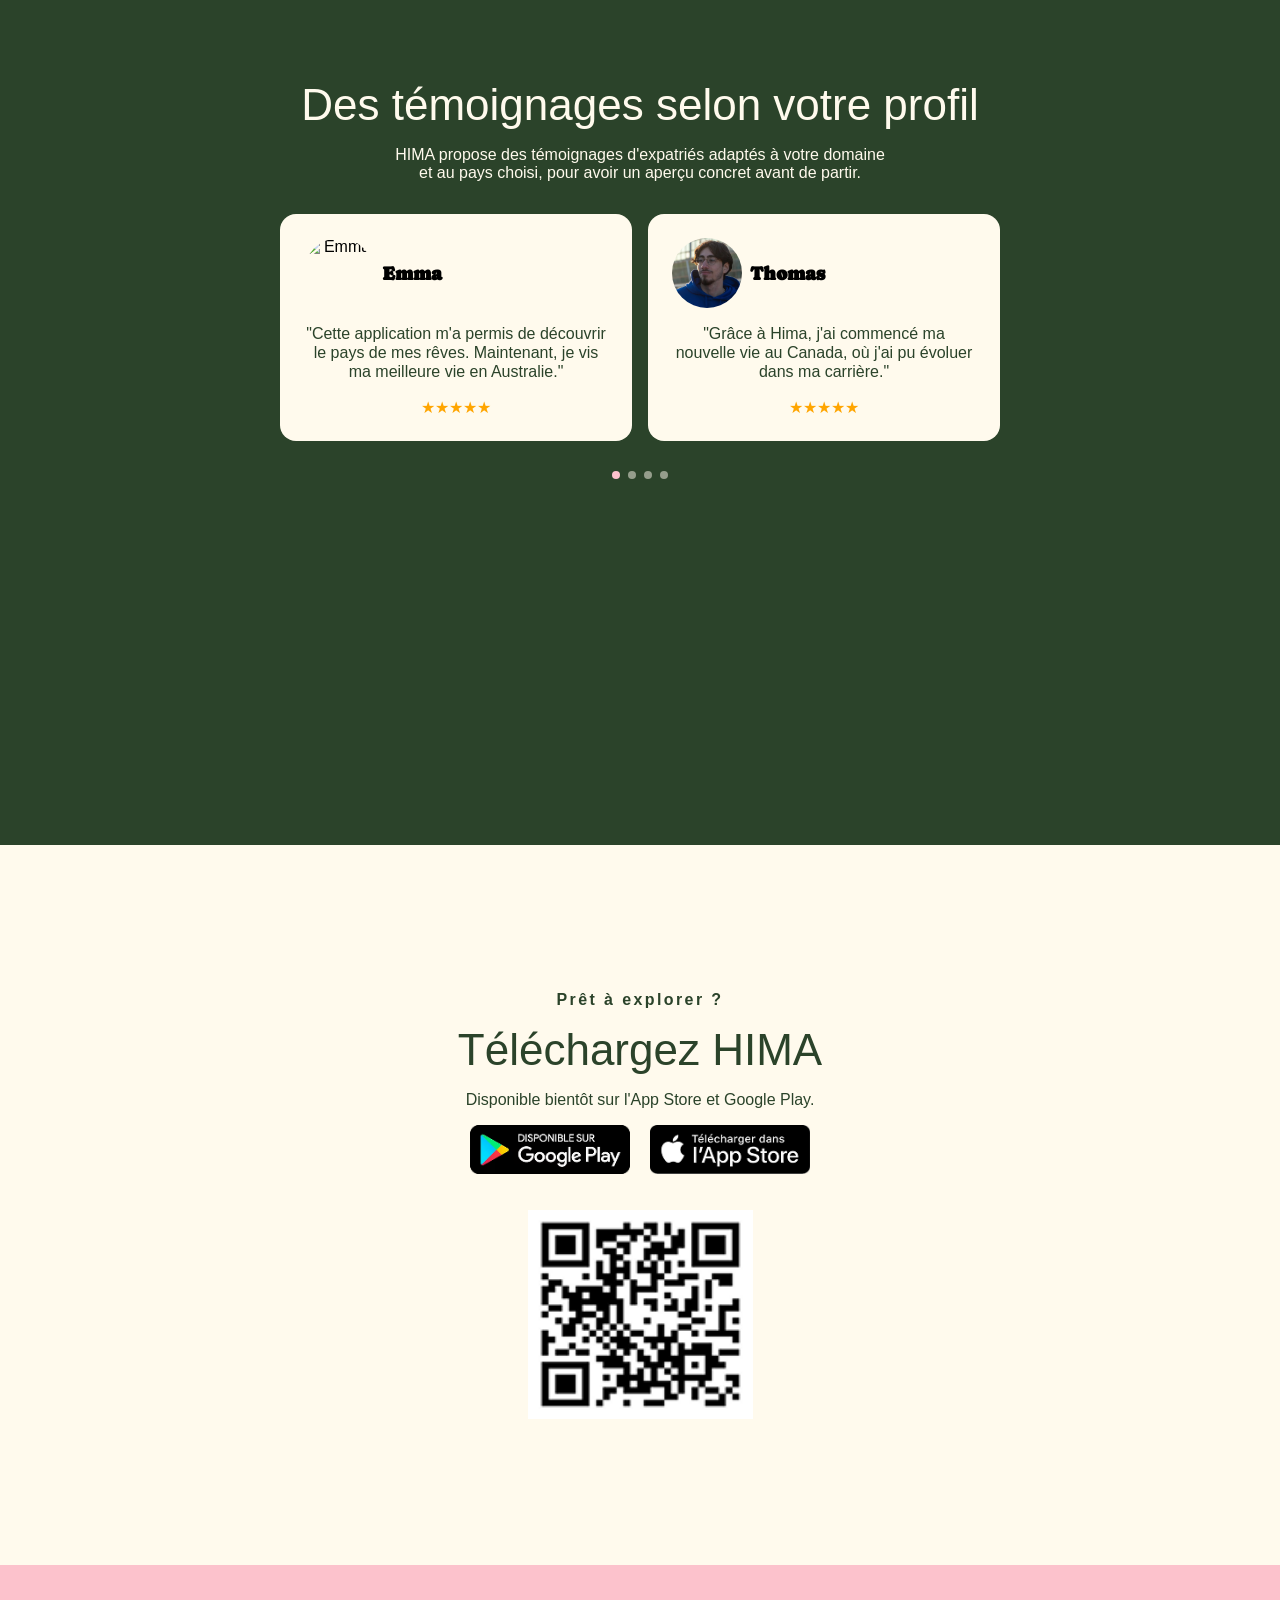
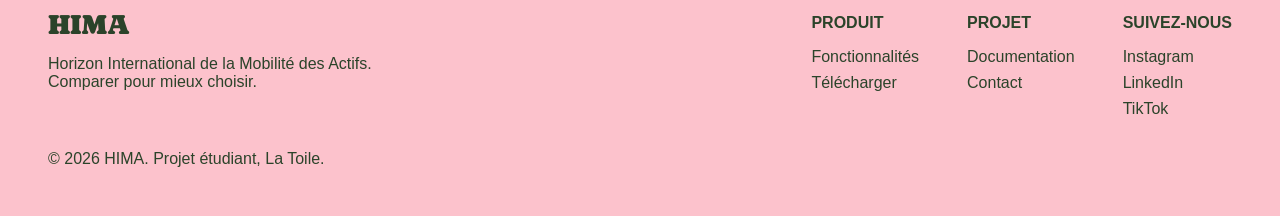
==== commit 4d621fda: "up" ====
--- a/index.html
+++ b/index.html
@@ -47,8 +47,7 @@
 
       </div>
       <div class="header-img">
-        <img src="img/iPhone 16 Pro.svg" alt="Image Iphone PRO" style="width:100%; max-width:400px; height:auto; display:block;">
-      </div>
+       <img src="img/iPhone 16 Pro.svg" alt="Image Iphone PRO">
     </div>
   </header>
   <section class="contexte snap-section">
--- a/index.css
+++ b/index.css
@@ -147,8 +147,8 @@
 .contexte-texte ul li p { font-size: 12px; }
 
 .contexte-image {
-  flex: 1 1 320px;
-  max-width: 480px;
+  flex: 1 1 200px;
+  max-width: 250px;
 }
 .contexte-image img {
   width: 100%;
@@ -164,8 +164,19 @@
   background-color: white;
 }
 
-.features p:not(.number-feature) { color: var(--green-opacity-reduced); }
-.number-feature p { padding: 16px; border-radius: 100%; }
+.number-feature {
+  font-family: caprasimo;
+  background-color: var(--color-secondary);
+  color: #4B1528;
+  width: 24px;
+  height: 24px;
+  border-radius: 50%;
+  display: flex;
+  align-items: center;
+  justify-content: center;
+  padding: 0;
+  font-size: 12px;
+}
 
 .features-container {
   display: flex;
@@ -202,14 +213,24 @@
   background-color: var(--color-beige);
 }
 
+.feature-img {
+  flex: 1 1 360px;
+  max-width: 300px;
+  display: flex;
+  justify-content: center;
+}
+
 .feature img {
   width: 100%;
-  max-width: 380px;
+  max-width: 500px;
+  max-height: 70vh;
   height: auto;
   object-fit: contain;
   border-radius: 15px;
 }
 
+
+
 .feature-text {
   display: flex;
   gap: 14px;
@@ -219,12 +240,7 @@
   max-width: 460px;
 }
 .feature-text p { line-height: 1.3; font-size: 19px; }
-.feature-text p:first-of-type {
-  width: 12px;
-  height: 12px;
-  display: flex;
-  align-items: center;
-}
+
 
 
 #temoignages { min-height: 100vh; }
@@ -362,7 +378,7 @@
 header .header-img {
   flex: 1 1 45%;
   min-width: 0;
-  max-width: 500px ;
+  max-width: 600px;
   width: auto;
   height: auto;
 }
--- a/style.css
+++ b/style.css
@@ -68,11 +68,14 @@
 .number-feature {
   font-family: caprasimo;
   background-color: var(--color-secondary);
-  border-radius: 100%;
-  width: fit-content;
-  height: fit-content;
-  padding: 8px;
   color: #4B1528;
+  width: 66px;
+  height: 66px;
+  border-radius: 50%;
+  display: flex;
+  align-items: center;
+  justify-content: center;
+  padding: 0;
 }
 
 
@@ -253,4 +256,13 @@
 
 @media (max-width: 480px) {
   .nav-link { display: none; }
+}
+
+section.future-step.snap-section {
+  min-height: 100vh;
+  display: flex;
+  align-items: center;
+  justify-content: center;
+  background: var(--color-beige);
+  padding: var(--section-pad-y) var(--section-pad-x);
 }
